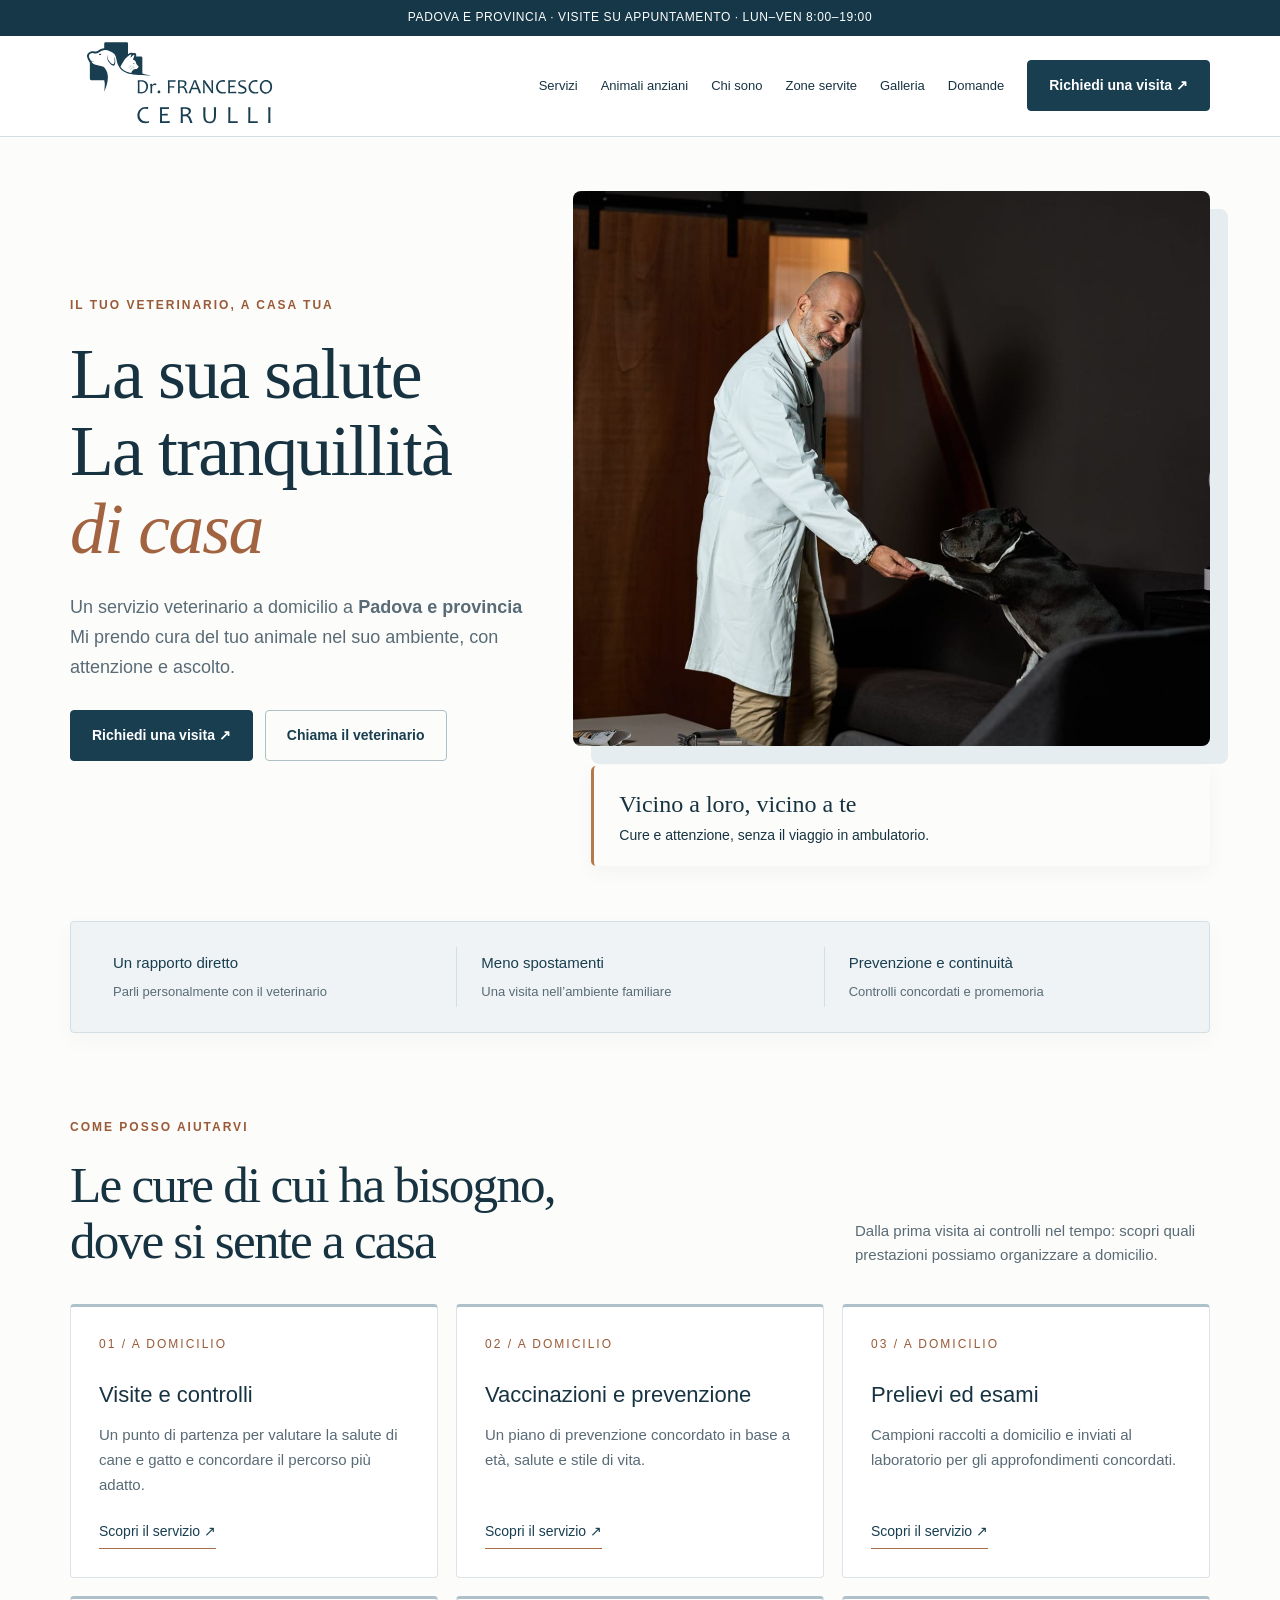
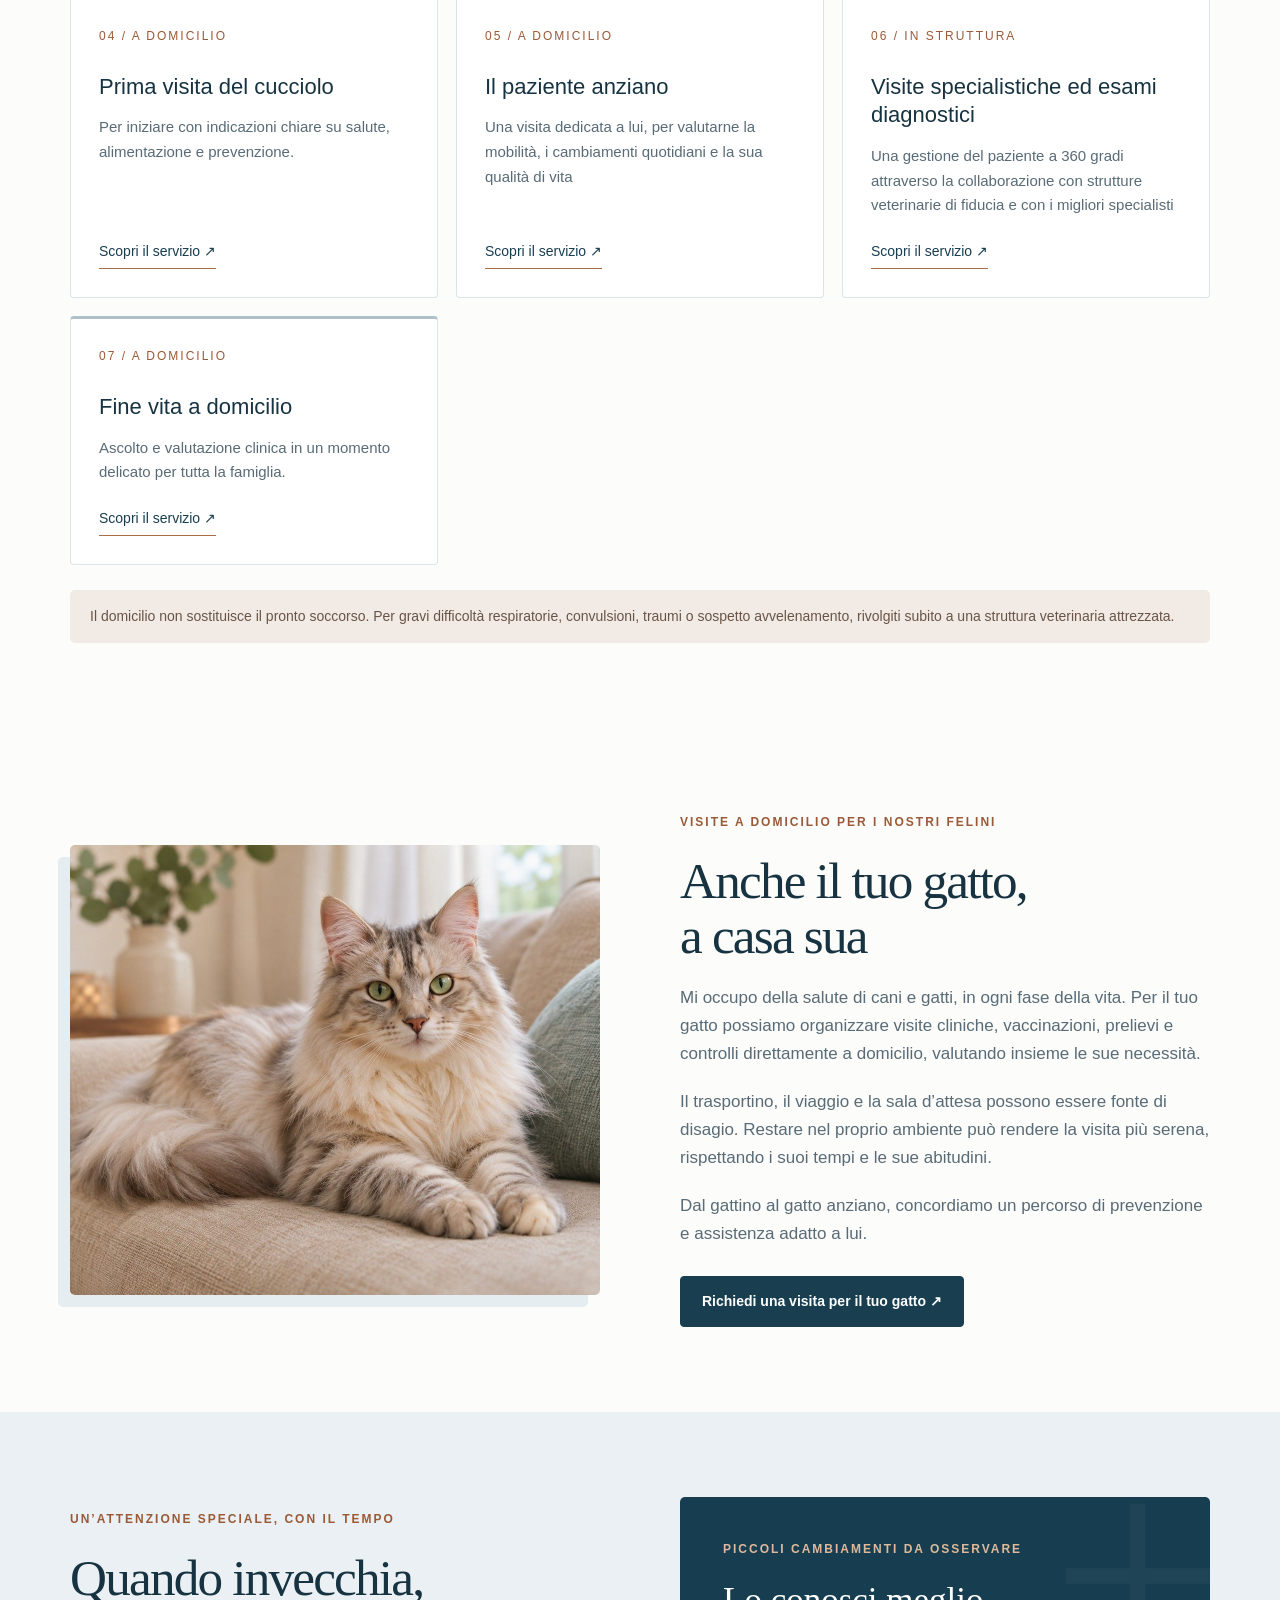
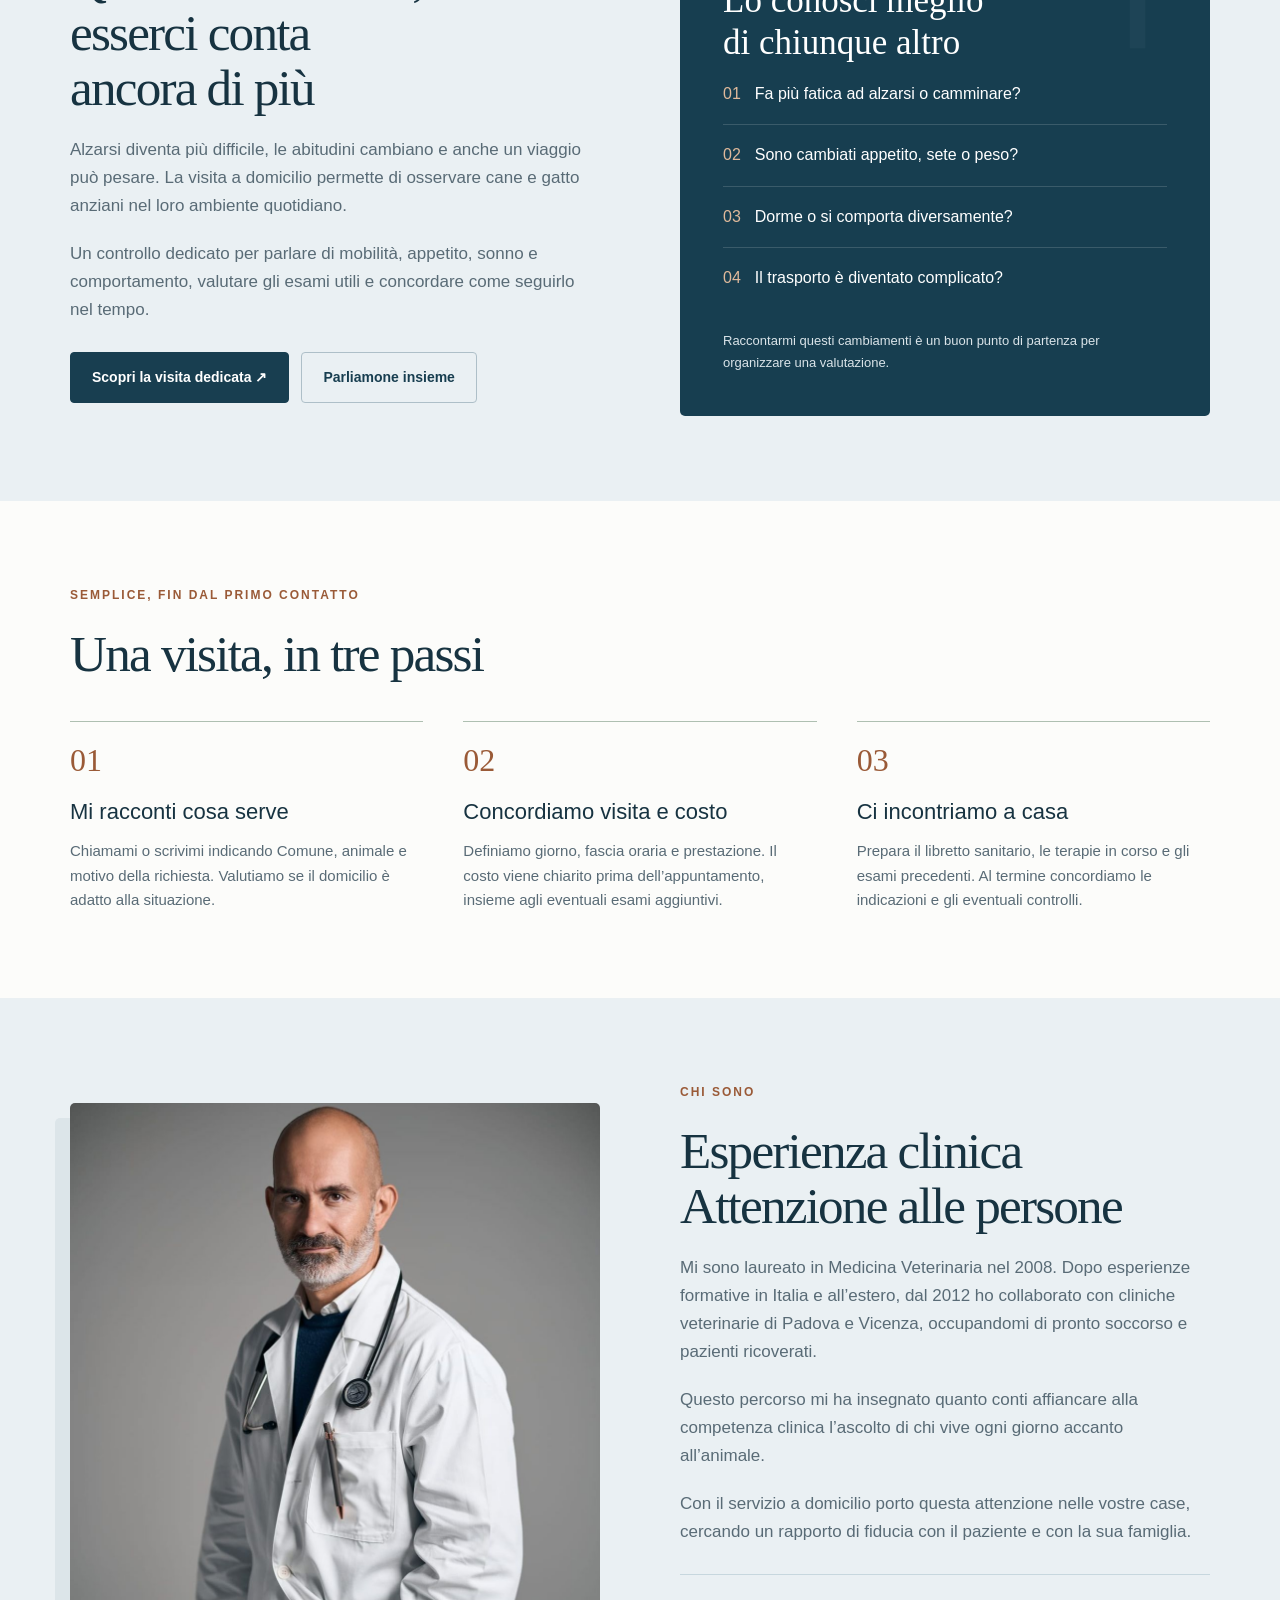
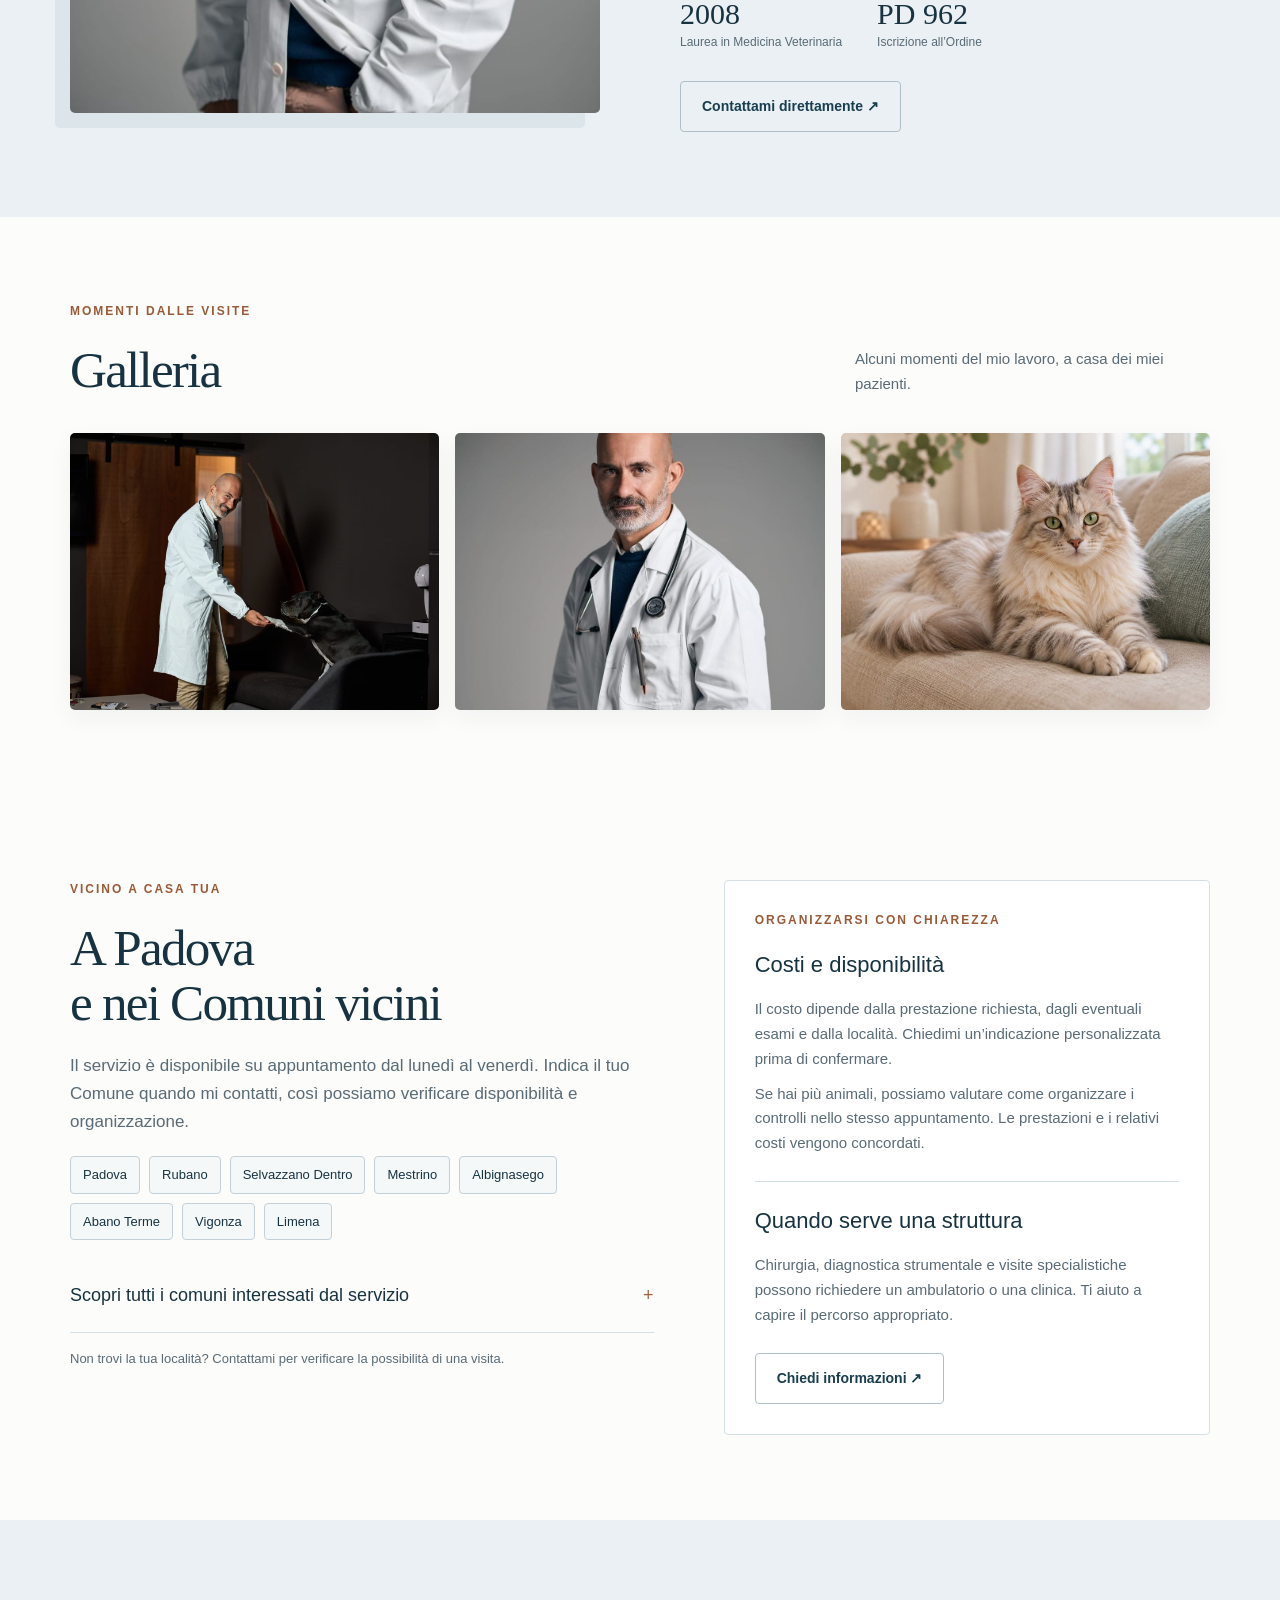
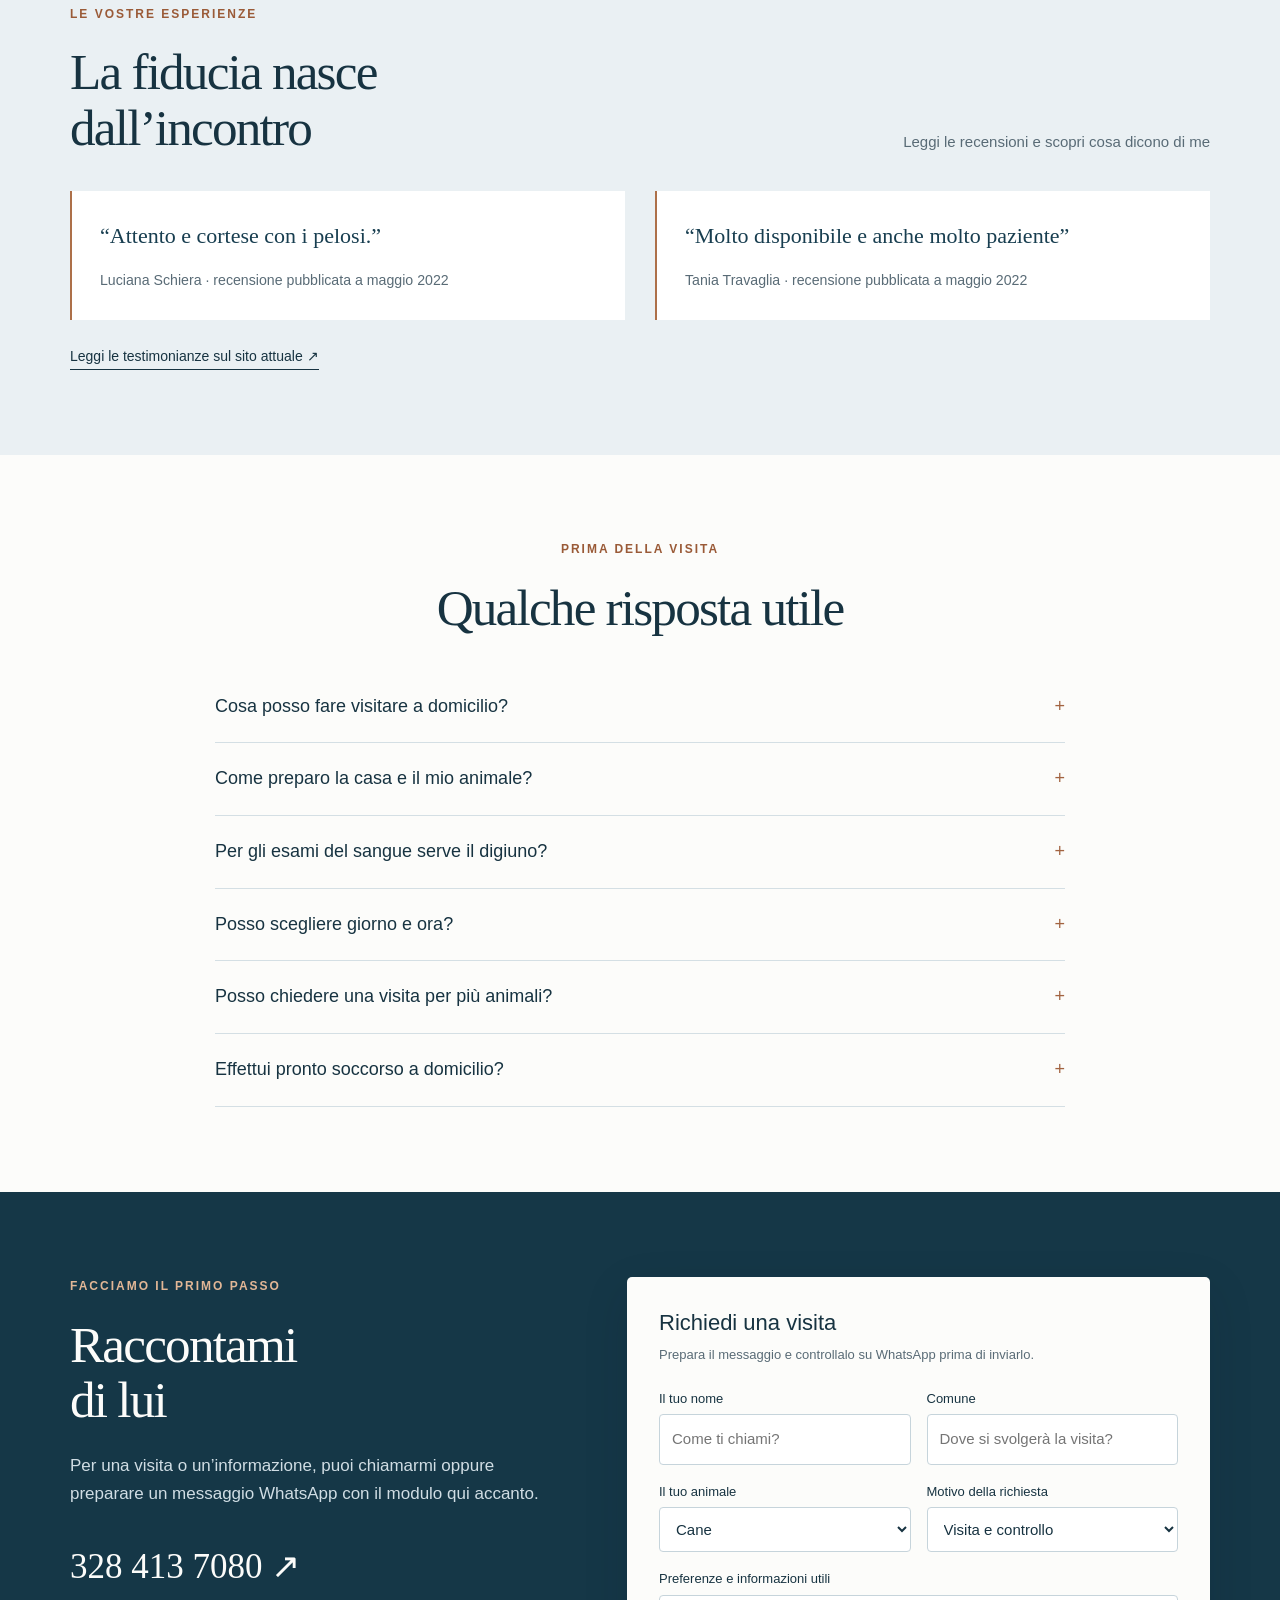
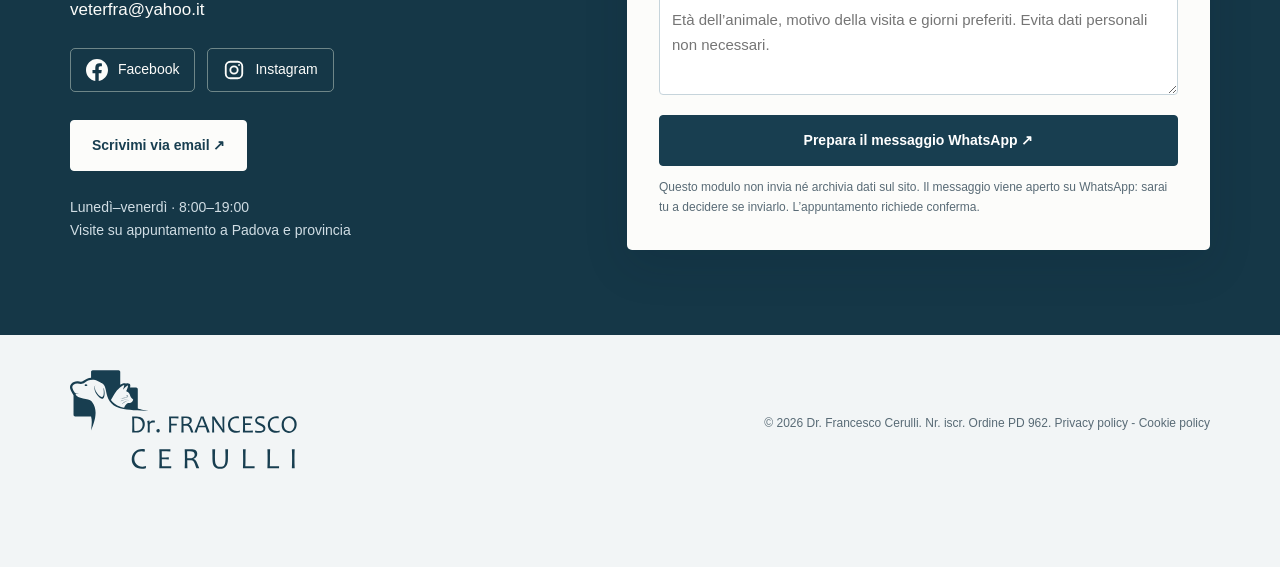
==== index.html @ aa109c03 "Sito veterinariocerulli.it: anteprima + galleria modificabile, logo vettoriale, redirect vecchie pag" ====
<!doctype html><html lang="it"><head><meta charset="utf-8"><meta name="viewport" content="width=device-width,initial-scale=1"><meta name="description" content="Dott. Francesco Cerulli, veterinario a domicilio a Padova e provincia. Visite per cani e gatti, prevenzione, esami e assistenza al paziente anziano."><title>Francesco Cerulli | Veterinario a domicilio</title><style>
:root{--green:#254b41;--sage:#e8eee6;--cream:#f8f6f0;--ink:#243c34;--muted:#637169;--line:#d6ded5;--gold:#bc8550}*{box-sizing:border-box}html{scroll-behavior:smooth;scroll-padding-top:100px}body{margin:0;background:var(--cream);color:var(--ink);font:17px/1.65 Arial,sans-serif}h1,h2,h3,p{margin:0}h1,h2,.serif{font-family:Georgia,serif;font-weight:400;line-height:1.08;letter-spacing:-1.5px}h1{font-size:clamp(48px,5.6vw,82px)}h2{font-size:clamp(35px,4vw,53px)}h3{font-size:22px;line-height:1.3;font-weight:500}p{color:var(--muted)}a{color:inherit;text-decoration:none}button,input,select,textarea{font:inherit}button,a,input,select,textarea{outline-offset:5px}button{cursor:pointer}.wrap{max-width:1220px;margin:auto;padding:0 40px}.eyebrow{text-transform:uppercase;letter-spacing:2px;font-size:12px;font-weight:700;color:#577064;margin-bottom:20px}.topbar{background:var(--green);color:#fff;text-align:center;padding:8px 15px;font-size:12px;letter-spacing:.6px}.header{position:sticky;top:0;background:#f8f6f0f5;backdrop-filter:blur(14px);z-index:20;border-bottom:1px solid var(--line)}.nav{display:flex;align-items:center;justify-content:space-between;gap:24px;height:90px}.brand{display:flex;align-items:center;gap:12px}.mark{border:1px solid #6f8b79;border-radius:50%;height:43px;width:43px;display:grid;place-items:center;font:26px Georgia}.brand strong{display:block;font-family:Georgia,serif;font-size:23px;font-weight:400;line-height:1.2}.brand small{font-size:10px;letter-spacing:2px;text-transform:uppercase}nav{display:flex;align-items:center;gap:23px;font-size:13px}.btn{display:inline-flex;align-items:center;justify-content:center;gap:12px;background:var(--green);color:white;border:1px solid var(--green);border-radius:5px;padding:14px 21px;font-size:14px;font-weight:600;line-height:1.5}.btn.light{background:transparent;color:var(--green);border-color:#aebeb1}.btn.white{background:var(--cream);color:var(--green);border-color:var(--cream)}.actions{display:flex;flex-wrap:wrap;gap:12px;margin-top:28px}.hero{display:grid;grid-template-columns:1.05fr 1fr;gap:55px;padding-top:64px;padding-bottom:65px;align-items:center}.hero p{max-width:460px;margin-top:25px;font-size:18px}.hero h1 em{color:#69816b;font-weight:400}.hero-photo{position:relative;height:560px}.hero-photo img{width:100%;height:100%;object-fit:cover;border-radius:110px 8px 8px 8px;object-position:center}.photo-note{position:absolute;left:-27px;bottom:30px;background:var(--cream);padding:19px 25px;box-shadow:0 10px 40px #233d3520;border-radius:5px;font-size:14px}.photo-note strong{display:block;font-family:Georgia;font-size:24px;font-weight:400}.small{font-size:13px}.trust{display:grid;grid-template-columns:repeat(3,1fr);border-top:1px solid var(--line);border-bottom:1px solid var(--line);padding:25px 0;gap:30px}.trust span{display:block;color:var(--muted);font-size:13px}.trust strong{font-size:15px;font-weight:500}section{padding:85px 0}.section-head{display:flex;justify-content:space-between;gap:40px;align-items:end;margin-bottom:36px}.section-head p{max-width:355px;font-size:15px}.cards{display:grid;grid-template-columns:repeat(3,1fr);gap:18px}.card{background:#fffdf8;padding:28px;border:1px solid var(--line);border-radius:8px;display:flex;flex-direction:column;align-items:start}.num{color:#799381;font-size:12px;letter-spacing:2px;margin-bottom:26px}.card p{font-size:15px;margin:14px 0 22px}.card button{margin-top:auto;background:none;border:0;border-bottom:1px solid #809586;color:var(--green);padding:0 0 5px;font-size:14px}.band{background:var(--sage)}.split{display:grid;grid-template-columns:1fr 1fr;gap:80px;align-items:center}.senior-art{background:var(--green);border-radius:9px;padding:43px;color:white;position:relative;overflow:hidden}.senior-art:after{content:'+';position:absolute;right:-15px;top:-100px;font:310px Georgia;color:#ffffff08}.senior-art .eyebrow{color:#bdcbb8}.senior-art h3{font-family:Georgia;font-size:35px;line-height:1.2}.check{padding:17px 0;border-bottom:1px solid #ffffff25;font-size:16px;display:flex;gap:14px}.check:last-of-type{border:0}.check span{color:#c3d3b8}.copy p{margin-top:20px}.steps{display:grid;grid-template-columns:repeat(3,1fr);gap:40px;margin-top:40px}.step{border-top:1px solid #aebfb1;padding-top:20px}.step b{font:32px Georgia;color:#718775}.step h3{margin:18px 0 12px}.step p{font-size:15px}.portrait{height:550px;width:100%;object-fit:cover;border-radius:8px 8px 100px 8px;object-position:50% 30%}.facts{margin-top:28px;display:flex;gap:35px;border-top:1px solid var(--line);padding-top:22px}.facts strong{font:30px Georgia}.facts small{display:block;font-size:12px;color:var(--muted)}.zone-grid{display:grid;grid-template-columns:1.2fr 1fr;gap:70px}.towns{display:flex;flex-wrap:wrap;gap:9px;margin:20px 0}.towns span{padding:7px 12px;border:1px solid #c5d2c2;border-radius:4px;font-size:13px}.info-box{border:1px solid var(--line);background:#fffdf8;border-radius:8px;padding:30px}.info-box h3{margin-bottom:18px}.info-box p{font-size:15px;margin:10px 0}.faq{max-width:850px;margin:35px auto 0}details{border-bottom:1px solid var(--line);padding:21px 0}summary{cursor:pointer;font-size:18px;list-style:none;display:flex;justify-content:space-between;gap:20px}summary:after{content:'+';color:#6f8b79}details[open] summary:after{content:'−'}details p{font-size:15px;margin-top:15px;max-width:760px}.contact{background:var(--green);color:var(--cream)}.contact .eyebrow,.contact p{color:#c7d5ca}.contact-grid{display:grid;grid-template-columns:.9fr 1.1fr;gap:80px}.contact a.phone{display:block;font-family:Georgia;font-size:35px;margin-top:30px}.contact .hours{margin-top:25px;font-size:14px}.form{background:var(--cream);color:var(--ink);border-radius:8px;padding:32px}.form h3{margin-bottom:7px}.form p{color:var(--muted);font-size:13px}.fields{display:grid;grid-template-columns:1fr 1fr;gap:16px;margin-top:22px}label{display:block;font-size:13px}input,select,textarea{display:block;width:100%;padding:12px;border:1px solid #c4d0c3;border-radius:4px;background:#fffdf9;color:var(--ink);margin-top:5px;min-width:0;font-size:15px}.full{grid-column:1/-1}textarea{resize:vertical}.form .btn{width:100%;margin-top:20px}.form .hint{margin-top:12px;font-size:12px;color:var(--muted)}footer{padding:35px 0 90px;font-size:12px}.footer-row{display:flex;align-items:center;justify-content:space-between;gap:30px}footer p{max-width:650px}.mobile-actions{display:none}.menu{display:none}.quote{padding:28px;border-left:2px solid #91a48b;background:#fffdf8}.quote p{font:22px/1.5 Georgia;color:var(--green)}.quote small{display:block;margin-top:17px;color:var(--muted)}.quotes{display:grid;grid-template-columns:1fr 1fr;gap:30px}.review-link{display:inline-block;margin-top:25px;font-size:14px;border-bottom:1px solid}.notice{background:#eee5d8;padding:15px 20px;font-size:14px;border-radius:5px;margin-top:25px;color:#625340}.modal{border:0;border-radius:10px;padding:38px;max-width:620px;width:calc(100% - 32px);background:var(--cream);color:var(--ink)}.modal::backdrop{background:#142b24aa;backdrop-filter:blur(5px)}.modal h2{font-size:36px;margin:15px 0 20px}.modal p{margin:12px 0;font-size:16px}.close{float:right;background:none;border:1px solid var(--line);border-radius:50%;width:35px;height:35px}.modal ul{padding-left:20px;color:var(--muted)}.center{text-align:center}.center p{max-width:580px;margin:20px auto}.skip{position:absolute;left:-9999px}.skip:focus{left:10px;z-index:99;background:white;padding:15px}
@media(max-width:1000px){.wrap{padding:0 25px}nav{gap:14px}nav a:not(.btn){display:none}.hero{gap:30px}.hero-photo{height:500px}.split,.contact-grid{gap:40px}.cards{grid-template-columns:repeat(2,1fr)}}@media(max-width:650px){body{font-size:16px}.wrap{padding:0 22px}.nav{height:76px}.brand strong{font-size:19px}.brand small{font-size:8px}nav .btn{display:none}.menu{display:block;border:1px solid var(--line);background:none;border-radius:5px;padding:8px 12px}.header.open nav{position:absolute;top:76px;left:0;right:0;display:flex;flex-direction:column;align-items:stretch;background:var(--cream);padding:20px;box-shadow:0 15px 20px #0001}.header.open nav a{display:block;padding:10px}.hero{grid-template-columns:1fr;padding-top:40px;padding-bottom:35px;gap:35px}h1{font-size:50px}.hero p{font-size:16px}.hero-photo{height:360px;margin-left:12px}.hero-photo img{border-radius:75px 6px 6px 6px}.photo-note{left:-12px;bottom:18px;padding:15px 20px}.trust{grid-template-columns:1fr;gap:15px;padding:22px 0}.trust div{display:flex;align-items:baseline;justify-content:space-between;gap:10px}.trust span{font-size:11px}.trust strong{font-size:13px}section{padding:55px 0}.section-head,.split,.zone-grid,.contact-grid{display:grid;grid-template-columns:1fr;gap:30px}.cards,.steps,.quotes{grid-template-columns:1fr}.card{padding:25px}.num{margin-bottom:16px}.senior-art{padding:28px}.steps{gap:22px}.portrait{height:420px}.fields{grid-template-columns:1fr}.full{grid-column:auto}.form{padding:24px}.mobile-actions{display:flex;position:fixed;bottom:0;left:0;right:0;background:var(--cream);padding:10px 15px calc(10px + env(safe-area-inset-bottom));gap:10px;box-shadow:0 -4px 20px #0001;z-index:25}.mobile-actions a{flex:1;padding:12px 10px}.footer-row{flex-direction:column;text-align:center}.topbar{font-size:10px}.facts{gap:28px}}

/* Restyling petrolio, bianco e rame */
:root{--green:#183e50;--sage:#eaf0f3;--cream:#fcfcfa;--ink:#173341;--muted:#596b76;--line:#d4dfe4;--gold:#aa643e}
body{background:#fcfcfa}h1,h2,.serif{font-family:Georgia,serif;letter-spacing:-1.8px}.topbar{background:#153747}.header{background:#fcfcfaf5}.brand .mark{border-color:#a96e49;color:#a96e49}.eyebrow{color:#9a5a37}.hero{gap:45px;grid-template-columns:.9fr 1.25fr;padding-top:54px;padding-bottom:55px}.hero h1 em{color:#a26340}.hero-photo{height:555px}.hero-photo img{border-radius:8px;object-position:52% center;box-shadow:18px 18px 0 #e6edf0}.photo-note{left:-20px;bottom:22px;border-left:3px solid #b57950;box-shadow:0 12px 30px #15374715}.btn{border-radius:4px;transition:background .2s,transform .2s}.btn:hover{background:#28576b;transform:translateY(-1px)}.btn.light{border-color:#aebfc8}.btn.light:hover{background:#eaf0f3}.btn.white:hover{background:white}.trust{background:#eff3f5;padding:25px 28px;border:0;border-radius:4px}.card{background:white;border-color:#dce4e8;border-radius:4px;border-top:3px solid #aec1ca;transition:box-shadow .2s,border-color .2s}.card:hover{box-shadow:0 12px 30px #1537470c;border-top-color:#ad7049}.num,.step b{color:#9a5a37}.card button{border-color:#a96e49}.senior-art{background:#173e50;border-radius:5px}.senior-art .eyebrow{color:#dfb99b}.senior-art .check span{color:#dfb99b}.senior-art p{color:#dae4e9!important}.check{border-bottom-color:#ffffff26}.portrait{height:610px;object-position:center 25%;border-radius:5px;box-shadow:-15px 15px 0 #dce5e9}.facts{border-color:#c7d7de}.towns span{border-color:#c2d1d9;background:#f5f8f9}.info-box{background:#fff;border-radius:4px}.quote{border-left-color:#ad7049;background:#fff}.notice{background:#f2ebe5;color:#695446}.contact{background:#153747}.contact .eyebrow{color:#e2b796}.contact p{color:#d0dde4}.form{box-shadow:0 15px 45px #001b2920;border-radius:5px}.form p{color:var(--muted)}input,select,textarea{background:white;border-color:#c6d4db}input:focus,select:focus,textarea:focus{outline:2px solid #ab754f}summary:after{color:#a26340}.quote p{color:#183e50}footer{background:#f2f5f6}.modal{border-top:4px solid #a96e49}
@media(max-width:1000px){.hero{grid-template-columns:1fr 1.15fr;gap:30px}.hero-photo{height:520px}.portrait{height:550px}}@media(max-width:650px){.hero{grid-template-columns:1fr;gap:32px;padding-top:35px;padding-bottom:35px}.hero-photo{height:340px;margin-left:0;margin-right:9px}.hero-photo img{object-position:52% center;box-shadow:9px 9px 0 #e6edf0}.photo-note{left:-5px;bottom:12px;padding:12px 16px;max-width:95%}.photo-note strong{font-size:21px}.photo-note{font-size:12px}.trust{padding:22px 16px}.portrait{height:510px;object-position:center 20%;box-shadow:-8px 8px 0 #dce5e9}.header.open nav{background:#fcfcfa}}

.real-logo{display:block;width:230px;height:88px;object-fit:contain}.nav{height:100px}.header{background:#fff}footer .real-logo{width:240px;height:auto} @media(max-width:650px){.real-logo{width:190px;height:76px}.nav{height:84px}.header.open nav{top:84px}footer .real-logo{width:230px}}
@media(max-width:650px){.mobile-actions{gap:7px;padding-left:10px;padding-right:10px}.mobile-actions a{font-size:12px;padding:12px 7px;white-space:nowrap}.mobile-actions a:last-child{flex:1.35}}
.cat-photo{width:100%;height:450px;object-fit:cover;border-radius:5px;box-shadow:-12px 12px 0 #e6edf0}@media(max-width:650px){.cat-photo{height:320px;box-shadow:-7px 7px 0 #e6edf0}}

/* Ritocchi richiesti ai soli riquadri introduttivi */
.hero-photo{height:auto;display:flex;flex-direction:column;gap:20px}.hero-photo>img{height:555px;flex:none}.photo-note{position:static;max-width:none;align-self:stretch;margin:0 0 0 18px;box-shadow:0 6px 20px #1537470a}
.trust{gap:0;padding:25px 18px;border:1px solid var(--line);box-shadow:0 7px 22px #15374708}.trust>div{padding:4px 24px;border-left:1px solid var(--line)}.trust>div:first-child{border-left:0}.trust strong{display:block;margin-bottom:5px;color:var(--green)}
@media(max-width:1000px){.hero-photo>img{height:520px}}
@media(max-width:650px){.hero-photo{height:auto;gap:16px}.hero-photo>img{height:340px}.photo-note{margin:0;max-width:100%;padding:15px 16px}.trust{padding:8px 18px}.trust>div{display:block;padding:16px 0;border-left:0;border-top:1px solid var(--line)}.trust>div:first-child{border-top:0}.trust strong{font-size:14px}.trust span{font-size:12px}}

.social-links{display:flex;flex-wrap:wrap;gap:12px;margin-top:24px}.social-link{display:inline-flex;align-items:center;gap:10px;min-height:44px;padding:9px 15px;border:1px solid #c7d5ca80;border-radius:5px;font-size:14px;color:var(--cream);transition:background .2s}.social-link:hover,.social-link:focus-visible{background:#ffffff18}.social-link svg{width:22px;height:22px;flex-shrink:0}

.gallery{display:grid;grid-template-columns:repeat(3,1fr);gap:16px}.gallery button{padding:0;border:0;background:none;display:block;aspect-ratio:4/3;overflow:hidden;border-radius:5px;box-shadow:0 8px 24px #1537470d}.gallery img{width:100%;height:100%;object-fit:cover;object-position:center 22%;transition:transform .35s}.gallery button:hover img{transform:scale(1.04)}
.lightbox{border:0;padding:0;background:none;max-width:min(1100px,94vw);max-height:92vh;overflow:visible}.lightbox::backdrop{background:#0d2029e6}.lightbox img{display:block;max-width:100%;max-height:82vh;border-radius:5px;margin:auto}.lightbox p{color:#e6edf0;text-align:center;margin-top:12px;font-size:15px}.lightbox .close{position:fixed;top:18px;right:18px;color:#fff;border-color:#ffffff55}.lb-nav{position:fixed;top:50%;transform:translateY(-50%);background:#ffffff1c;color:#fff;border:1px solid #ffffff40;border-radius:50%;width:46px;height:46px;font-size:22px}.lb-prev{left:16px}.lb-next{right:16px}
@media(max-width:1000px){.gallery{grid-template-columns:repeat(2,1fr)}}@media(max-width:650px){.gallery{gap:10px}.lb-nav{top:auto;bottom:20px;transform:none}}
</style></head><body><a class="skip" href="#contenuto">Vai al contenuto</a><div class="topbar">PADOVA E PROVINCIA · VISITE SU APPUNTAMENTO · LUN–VEN 8:00–19:00</div><header class="header"><div class="wrap nav"><a class="brand" href="#"><img class="real-logo" src="assets/logo.svg" alt="Dott. Francesco Cerulli — logo con cane e gatto"></a><nav aria-label="Menu principale"><a href="#servizi">Servizi</a><a href="#anziani">Animali anziani</a><a href="#chi-sono">Chi sono</a><a href="#zone">Zone servite</a><a href="#galleria">Galleria</a><a href="#domande">Domande</a><a class="btn" href="#contatti">Richiedi una visita ↗</a></nav><button class="menu" aria-label="Apri menu" aria-expanded="false">Menu ☰</button></div></header>
<main id="contenuto"><div class="wrap"><section class="hero"><div><div class="eyebrow">Il tuo veterinario, a casa tua</div><h1>La sua salute<br>La tranquillità<br><em>di casa</em></h1><p>Un servizio veterinario a domicilio a <strong>Padova e provincia</strong><br>Mi prendo cura del tuo animale nel suo ambiente, con attenzione e ascolto.</p><div class="actions"><a class="btn" href="#contatti">Richiedi una visita ↗</a><a class="btn light" href="tel:+393284137080">Chiama il veterinario</a></div></div><div class="hero-photo"><img src="assets/visita-domicilio.jpg" alt="Il Dott. Francesco Cerulli durante una visita a domicilio con un cane" fetchpriority="high"><div class="photo-note"><strong>Vicino a loro, vicino a te</strong>Cure e attenzione, senza il viaggio in ambulatorio.</div></div></section><div class="trust"><div><strong>Un rapporto diretto</strong><span>Parli personalmente con il veterinario</span></div><div><strong>Meno spostamenti</strong><span>Una visita nell’ambiente familiare</span></div><div><strong>Prevenzione e continuità</strong><span>Controlli concordati e promemoria</span></div></div></div>
<section id="servizi"><div class="wrap"><div class="section-head"><div><div class="eyebrow">Come posso aiutarvi</div><h2>Le cure di cui ha bisogno,<br>dove si sente a casa</h2></div><p>Dalla prima visita ai controlli nel tempo: scopri quali prestazioni possiamo organizzare a domicilio.</p></div><div class="cards" id="service-cards"></div><div class="notice">Il domicilio non sostituisce il pronto soccorso. Per gravi difficoltà respiratorie, convulsioni, traumi o sospetto avvelenamento, rivolgiti subito a una struttura veterinaria attrezzata.</div></div></section>
<section id="gatti"><div class="wrap split"><img class="cat-photo" src="assets/gatto-felini.jpg" alt="Gatto dal pelo chiaro e dagli occhi verdi rilassato sul divano di casa" loading="lazy" width="1200" height="900"><div class="copy"><div class="eyebrow">Visite a domicilio per i nostri felini</div><h2>Anche il tuo gatto,<br>a casa sua</h2><p>Mi occupo della salute di cani e gatti, in ogni fase della vita. Per il tuo gatto possiamo organizzare visite cliniche, vaccinazioni, prelievi e controlli direttamente a domicilio, valutando insieme le sue necessità.</p><p>Il trasportino, il viaggio e la sala d’attesa possono essere fonte di disagio. Restare nel proprio ambiente può rendere la visita più serena, rispettando i suoi tempi e le sue abitudini.</p><p>Dal gattino al gatto anziano, concordiamo un percorso di prevenzione e assistenza adatto a lui.</p><div class="actions"><a class="btn" href="#contatti" onclick="document.querySelector('[name=animale]').value='Gatto'">Richiedi una visita per il tuo gatto ↗</a></div></div></div></section>
<section class="band" id="anziani"><div class="wrap split"><div class="copy"><div class="eyebrow">Un’attenzione speciale, con il tempo</div><h2>Quando invecchia,<br>esserci conta<br>ancora di più</h2><p>Alzarsi diventa più difficile, le abitudini cambiano e anche un viaggio può pesare. La visita a domicilio permette di osservare cane e gatto anziani nel loro ambiente quotidiano.</p><p>Un controllo dedicato per parlare di mobilità, appetito, sonno e comportamento, valutare gli esami utili e concordare come seguirlo nel tempo.</p><div class="actions"><button class="btn" onclick="showService(4)">Scopri la visita dedicata ↗</button><a class="btn light" href="#contatti">Parliamone insieme</a></div></div><div class="senior-art"><div class="eyebrow">Piccoli cambiamenti da osservare</div><h3>Lo conosci meglio<br>di chiunque altro</h3><div class="check"><span>01</span> Fa più fatica ad alzarsi o camminare?</div><div class="check"><span>02</span> Sono cambiati appetito, sete o peso?</div><div class="check"><span>03</span> Dorme o si comporta diversamente?</div><div class="check"><span>04</span> Il trasporto è diventato complicato?</div><p style="color:#c7d5ca;font-size:13px;margin-top:22px">Raccontarmi questi cambiamenti è un buon punto di partenza per organizzare una valutazione.</p></div></div></section>
<section id="come-funziona"><div class="wrap"><div class="eyebrow">Semplice, fin dal primo contatto</div><h2>Una visita, in tre passi</h2><div class="steps"><div class="step"><b>01</b><h3>Mi racconti cosa serve</h3><p>Chiamami o scrivimi indicando Comune, animale e motivo della richiesta. Valutiamo se il domicilio è adatto alla situazione.</p></div><div class="step"><b>02</b><h3>Concordiamo visita e costo</h3><p>Definiamo giorno, fascia oraria e prestazione. Il costo viene chiarito prima dell’appuntamento, insieme agli eventuali esami aggiuntivi.</p></div><div class="step"><b>03</b><h3>Ci incontriamo a casa</h3><p>Prepara il libretto sanitario, le terapie in corso e gli esami precedenti. Al termine concordiamo le indicazioni e gli eventuali controlli.</p></div></div></div></section>
<section class="band" id="chi-sono"><div class="wrap split"><img class="portrait" src="assets/ritratto-cerulli.jpg" alt="Dott. Francesco Cerulli" loading="lazy"><div class="copy"><div class="eyebrow">Chi sono</div><h2>Esperienza clinica<br>Attenzione alle persone</h2><p>Mi sono laureato in Medicina Veterinaria nel 2008. Dopo esperienze formative in Italia e all’estero, dal 2012 ho collaborato con cliniche veterinarie di Padova e Vicenza, occupandomi di pronto soccorso e pazienti ricoverati.</p><p>Questo percorso mi ha insegnato quanto conti affiancare alla competenza clinica l’ascolto di chi vive ogni giorno accanto all’animale.</p><p>Con il servizio a domicilio porto questa attenzione nelle vostre case, cercando un rapporto di fiducia con il paziente e con la sua famiglia.</p><div class="facts"><div><strong>2008</strong><small>Laurea in Medicina Veterinaria</small></div><div><strong>PD 962</strong><small>Iscrizione all’Ordine</small></div></div><div class="actions"><a class="btn light" href="#contatti">Contattami direttamente ↗</a></div></div></div></section>
<section id="galleria"><div class="wrap"><div class="section-head"><div><div class="eyebrow">Momenti dalle visite</div><h2>Galleria</h2></div><p>Alcuni momenti del mio lavoro, a casa dei miei pazienti.</p></div><div class="gallery" id="gallery-grid"></div></div></section>
<section id="zone"><div class="wrap zone-grid"><div><div class="eyebrow">Vicino a casa tua</div><h2>A Padova<br>e nei Comuni vicini</h2><p style="margin-top:22px">Il servizio è disponibile su appuntamento dal lunedì al venerdì. Indica il tuo Comune quando mi contatti, così possiamo verificare disponibilità e organizzazione.</p><div class="towns" id="towns"></div><details><summary>Scopri tutti i comuni interessati dal servizio</summary><p>Padova, Abano Terme, Albignasego, Cadoneghe, Campodoro, Curtarolo, Grisignano di Zocco, Limena, Mestrino, Montegalda, Montegrotto Terme, Noventa Padovana, Rubano, Saccolongo, Selvazzano Dentro, Torreglia, Veggiano, Vigodarzere, Vigonza e Villafranca Padovana.</p></details><p class="small" style="margin-top:15px">Non trovi la tua località? Contattami per verificare la possibilità di una visita.</p></div><div class="info-box"><div class="eyebrow">Organizzarsi con chiarezza</div><h3>Costi e disponibilità</h3><p>Il costo dipende dalla prestazione richiesta, dagli eventuali esami e dalla località. Chiedimi un’indicazione personalizzata prima di confermare.</p><p>Se hai più animali, possiamo valutare come organizzare i controlli nello stesso appuntamento. Le prestazioni e i relativi costi vengono concordati.</p><hr style="border:0;border-top:1px solid var(--line);margin:25px 0"><h3>Quando serve una struttura</h3><p>Chirurgia, diagnostica strumentale e visite specialistiche possono richiedere un ambulatorio o una clinica. Ti aiuto a capire il percorso appropriato.</p><a class="btn light" href="#contatti" style="margin-top:15px">Chiedi informazioni ↗</a></div></div></section>
<section class="band" id="testimonianze"><div class="wrap"><div class="section-head"><div><div class="eyebrow">Le vostre esperienze</div><h2>La fiducia nasce<br>dall’incontro</h2></div><p>Leggi le recensioni e scopri cosa dicono di me</p></div><div class="quotes"><div class="quote"><p>“Attento e cortese con i pelosi.”</p><small>Luciana Schiera · recensione pubblicata a maggio 2022</small></div><div class="quote"><p>“Molto disponibile e anche molto paziente”</p><small>Tania Travaglia · recensione pubblicata a maggio 2022</small></div></div><a class="review-link" href="https://veterinariocerulli.it/" target="_blank" rel="noopener">Leggi le testimonianze sul sito attuale ↗</a></div></section>
<section id="domande"><div class="wrap"><div class="center"><div class="eyebrow">Prima della visita</div><h2>Qualche risposta utile</h2></div><div class="faq"><details><summary>Cosa posso fare visitare a domicilio?</summary><p>Cani e gatti per visite cliniche, prevenzione, vaccinazioni, controlli e prelievi. La possibilità di gestire un problema a domicilio va valutata caso per caso al momento del contatto.</p></details><details><summary>Come preparo la casa e il mio animale?</summary><p>Scegli uno spazio tranquillo e sicuro. Tieni a disposizione libretto sanitario, referti e nomi dei farmaci assunti. Per un gatto, evita che possa uscire o nascondersi in luoghi inaccessibili prima dell’arrivo. Riceverai eventuali indicazioni specifiche per la prestazione concordata.</p></details><details><summary>Per gli esami del sangue serve il digiuno?</summary><p>Dipende dagli esami e dalle condizioni del paziente. Concordiamo prima come prepararlo: non modificare pasti o terapie senza indicazioni personalizzate.</p></details><details><summary>Posso scegliere giorno e ora?</summary><p>Puoi indicare le tue preferenze. L’appuntamento viene confermato direttamente, considerando disponibilità, zona e necessità del paziente. L’invio di una richiesta non costituisce prenotazione.</p></details><details><summary>Posso chiedere una visita per più animali?</summary><p>Sì, possiamo concordare un unico appuntamento per più animali. Indica specie, numero e prestazioni richieste: definiamo prima tempi e costi.</p></details><details><summary>Effettui pronto soccorso a domicilio?</summary><p>Il servizio descritto è su appuntamento e non sostituisce una clinica di pronto soccorso. In caso di emergenza non aspettare una risposta a un messaggio: rivolgiti subito a una struttura attrezzata.</p></details></div></div></section>
<section class="contact" id="contatti"><div class="wrap contact-grid"><div><div class="eyebrow">Facciamo il primo passo</div><h2>Raccontami<br>di lui</h2><p style="margin-top:25px">Per una visita o un’informazione, puoi chiamarmi oppure preparare un messaggio WhatsApp con il modulo qui accanto.</p><a class="phone" href="tel:+393284137080">328 413 7080 ↗</a><a href="mailto:veterfra@yahoo.it">veterfra@yahoo.it</a><div class="social-links" aria-label="Seguimi sui social"><a class="social-link" href="https://www.facebook.com/share/1JMPodTMP4/" target="_blank" rel="noopener noreferrer" aria-label="Facebook del Dott. Francesco Cerulli (si apre in una nuova scheda)"><svg viewBox="0 0 24 24" fill="currentColor" aria-hidden="true"><path d="M24 12.073C24 5.405 18.627 0 12 0S0 5.405 0 12.073C0 18.1 4.388 23.095 10.125 24v-8.437H7.078v-3.49h3.047v-2.66c0-3.025 1.792-4.697 4.533-4.697 1.312 0 2.686.235 2.686.235v2.971H15.83c-1.49 0-1.955.93-1.955 1.885v2.266h3.328l-.532 3.49h-2.796V24C19.612 23.095 24 18.1 24 12.073z"/></svg>Facebook</a><a class="social-link" href="https://www.instagram.com/dr.francescocerulli/" target="_blank" rel="noopener noreferrer" aria-label="Instagram del Dott. Francesco Cerulli (si apre in una nuova scheda)"><svg viewBox="0 0 24 24" fill="none" stroke="currentColor" stroke-width="2" aria-hidden="true"><rect x="3" y="3" width="18" height="18" rx="5"/><circle cx="12" cy="12" r="4"/><circle cx="17.5" cy="6.5" r="1" fill="currentColor" stroke="none"/></svg>Instagram</a></div><div class="actions"><a class="btn white" href="mailto:veterfra@yahoo.it?subject=Richiesta%20visita%20a%20domicilio">Scrivimi via email ↗</a></div><p class="hours">Lunedì–venerdì · 8:00–19:00<br>Visite su appuntamento a Padova e provincia</p></div><form class="form" id="visit-form"><h3>Richiedi una visita</h3><p>Prepara il messaggio e controllalo su WhatsApp prima di inviarlo.</p><div class="fields"><label>Il tuo nome<input name="nome" autocomplete="given-name" required placeholder="Come ti chiami?"></label><label>Comune<input name="comune" autocomplete="address-level2" required placeholder="Dove si svolgerà la visita?"></label><label>Il tuo animale<select name="animale"><option>Cane</option><option>Gatto</option><option>Più animali</option></select></label><label>Motivo della richiesta<select name="servizio"><option>Visita e controllo</option><option>Vaccinazioni e prevenzione</option><option>Prelievi ed esami</option><option>Paziente anziano</option><option>Prima visita cucciolo</option><option>Fine vita</option><option>Informazioni</option></select></label><label class="full">Preferenze e informazioni utili<textarea name="messaggio" rows="3" placeholder="Età dell’animale, motivo della visita e giorni preferiti. Evita dati personali non necessari."></textarea></label></div><button class="btn" type="submit">Prepara il messaggio WhatsApp ↗</button><p class="hint">Questo modulo non invia né archivia dati sul sito. Il messaggio viene aperto su WhatsApp: sarai tu a decidere se inviarlo. L’appuntamento richiede conferma.</p></form></div></section></main><footer><div class="wrap footer-row"><div class="brand"><img class="real-logo" src="assets/logo.svg" alt="Dott. Francesco Cerulli — logo con cane e gatto"></div><div><p>© 2026 Dr. Francesco Cerulli. Nr. iscr. Ordine PD 962. <a href="https://veterinariocerulli.it/privacy-policy/" target="_blank" rel="noopener">Privacy policy</a> - Cookie policy</p></div></div></footer><div class="mobile-actions"><a class="btn light" href="tel:+393284137080">Chiama</a><a class="btn light" href="mailto:veterfra@yahoo.it?subject=Richiesta%20visita%20a%20domicilio">Email</a><a class="btn" href="#contatti">Richiedi visita</a></div><dialog class="modal" id="service-modal"><button class="close" aria-label="Chiudi dettagli" onclick="document.querySelector('#service-modal').close()">×</button><div id="modal-content"></div><a href="#contatti" class="btn" onclick="document.querySelector('#service-modal').close()" style="margin-top:20px">Richiedi informazioni ↗</a></dialog><dialog class="lightbox" id="lightbox"><button class="close" aria-label="Chiudi galleria" onclick="this.closest('dialog').close()">×</button><button class="lb-nav lb-prev" aria-label="Foto precedente">‹</button><img id="lb-img" alt=""><p id="lb-cap"></p><button class="lb-nav lb-next" aria-label="Foto successiva">›</button></dialog><script>
const services=[['Visite e controlli','Un punto di partenza per valutare la salute di cane e gatto e concordare il percorso più adatto.','La visita parte dal racconto del proprietario: abitudini, sintomi, alimentazione e terapie. Segue l’esame clinico e la valutazione degli eventuali approfondimenti.',['Visita clinica generale','Controlli e monitoraggio nel tempo','Valutazione dell’opportunità di esami o invio in struttura']],['Vaccinazioni e prevenzione','Un piano di prevenzione concordato in base a età, salute e stile di vita.','Vaccinazioni e prevenzione vengono definite dopo la valutazione del paziente. Porta il libretto sanitario, così possiamo verificare la storia vaccinale e programmare i richiami.',['Vaccinazioni per cani e gatti','Prevenzione della filariosi e dei parassiti','Microchip e pratiche anagrafiche ove applicabili']],['Prelievi ed esami','Campioni raccolti a domicilio e inviati al laboratorio per gli approfondimenti concordati.','Gli esami vengono scelti in base al motivo della visita e alle necessità cliniche. Ti indico prima come preparare il paziente o raccogliere gli eventuali campioni.',['Esami ematici e test selezionati','Esami delle urine e delle feci','Campionamenti citologici quando indicati']],['Prima visita del cucciolo','Per iniziare con indicazioni chiare su salute, alimentazione e prevenzione.','La prima visita è un’occasione per conoscere il nuovo arrivato e rispondere alle domande della famiglia. Tieni pronti i documenti sanitari ricevuti da allevamento, rifugio o precedente proprietario.',['Controllo clinico iniziale','Piano vaccinale e antiparassitario','Indicazioni sulla gestione e sui controlli']],['Il paziente anziano','Una visita dedicata a lui, per valutarne la mobilità, i cambiamenti quotidiani e la sua qualità di vita','La valutazione considera la storia clinica e i cambiamenti osservati in casa: movimento, appetito, sete, sonno e comportamento. Insieme concordiamo eventuali esami, indicazioni e controlli.',['Visita e raccolta della storia clinica','Valutazione dei cambiamenti riferiti dal proprietario','Programmazione di approfondimenti e monitoraggio']],['Visite specialistiche ed esami diagnostici','Una gestione del paziente a 360 gradi attraverso la collaborazione con strutture veterinarie di fiducia e con i migliori specialisti','',['Dermatologia, oculistica, cardiologia, oncologia, neurologia, medicina comportamentale e chirurgia','Radiografie, ecografie, TC, RM ed altri accertamenti']],['Fine vita a domicilio','Ascolto e valutazione clinica in un momento delicato per tutta la famiglia.','Un colloquio e una valutazione aiutano a comprendere la situazione e le possibilità di assistenza. L’eventuale eutanasia viene valutata dal veterinario in base alle condizioni cliniche e alla sofferenza del paziente.',['Valutazione della situazione clinica','Confronto con la famiglia sulle opzioni appropriate','Organizzazione dell’assistenza quando indicata']]];
document.querySelector('#service-cards').innerHTML=services.map((s,i)=>`<article class="card"><span class="num">0${i+1} / ${i===5 ? 'IN STRUTTURA' : 'A DOMICILIO'}</span><h3>${s[0]}</h3><p>${s[1]}</p><button onclick="showService(${i})">Scopri il servizio ↗</button></article>`).join('');
function showService(i){const s=services[i];document.querySelector('#modal-content').innerHTML=`<div class="eyebrow">${i===5 ? 'Servizi in struttura' : 'Servizi a domicilio'}</div><h2>${s[0]}</h2>${s[2] ? '<p>'+s[2]+'</p>' : ''}<ul>${s[3].map(x=>'<li>'+x+'</li>').join('')}</ul>`;document.querySelector('#service-modal').showModal()}
document.querySelector('#towns').innerHTML=['Padova','Rubano','Selvazzano Dentro','Mestrino','Albignasego','Abano Terme','Vigonza','Limena'].map(t=>'<span>'+t+'</span>').join('');
document.querySelector('.menu').addEventListener('click',e=>{const open=document.querySelector('.header').classList.toggle('open');e.currentTarget.setAttribute('aria-expanded',open)});document.querySelectorAll('nav a').forEach(a=>a.onclick=()=>{document.querySelector('.header').classList.remove('open');document.querySelector('.menu').setAttribute('aria-expanded','false')});
document.querySelector('#visit-form').addEventListener('submit',e=>{e.preventDefault();const d=new FormData(e.currentTarget);const msg=`Buongiorno Dott. Cerulli, sono ${d.get('nome')}. Vorrei richiedere una visita a ${d.get('comune')}.\nAnimale: ${d.get('animale')}.\nMotivo: ${d.get('servizio')}.\n${d.get('messaggio')}\nPuò indicarmi disponibilità e costo?`;window.open('https://wa.me/393284137080?text='+encodeURIComponent(msg),'_blank','noopener')});document.querySelector('#service-modal').addEventListener('click',e=>{if(e.target===e.currentTarget){const r=e.currentTarget.getBoundingClientRect();if(e.clientX<r.left||e.clientX>r.right||e.clientY<r.top||e.clientY>r.bottom)e.currentTarget.close()}});

(async()=>{const sec=document.querySelector('#galleria'),grid=document.querySelector('#gallery-grid');let items=[];try{items=(await (await fetch('galleria.json',{cache:'no-store'})).json()).filter(x=>x&&x.immagine)}catch(e){}if(!items.length){sec.remove();document.querySelector('nav a[href="#galleria"]')?.remove();return}const src=p=>p.replace(/^\//,'');const esc=s=>(s||'').replace(/[&<>"]/g,c=>({'&':'&amp;','<':'&lt;','>':'&gt;','"':'&quot;'}[c]));grid.innerHTML=items.map((x,i)=>`<button data-i="${i}" aria-label="Apri foto ${i+1}"><img src="${esc(src(x.immagine))}" alt="${esc(x.didascalia)||'Foto dalla galleria'}" loading="lazy"></button>`).join('');const lb=document.querySelector('#lightbox'),im=document.querySelector('#lb-img'),cap=document.querySelector('#lb-cap');let cur=0;const show=i=>{cur=(i+items.length)%items.length;const x=items[cur];im.src=src(x.immagine);im.alt=x.didascalia||'';cap.textContent=x.didascalia||''};grid.addEventListener('click',e=>{const b=e.target.closest('button');if(!b)return;show(+b.dataset.i);lb.showModal()});lb.querySelector('.lb-prev').onclick=()=>show(cur-1);lb.querySelector('.lb-next').onclick=()=>show(cur+1);lb.addEventListener('keydown',e=>{if(e.key==='ArrowLeft')show(cur-1);if(e.key==='ArrowRight')show(cur+1)});lb.addEventListener('click',e=>{if(e.target===lb)lb.close()})})();
</script></body></html>
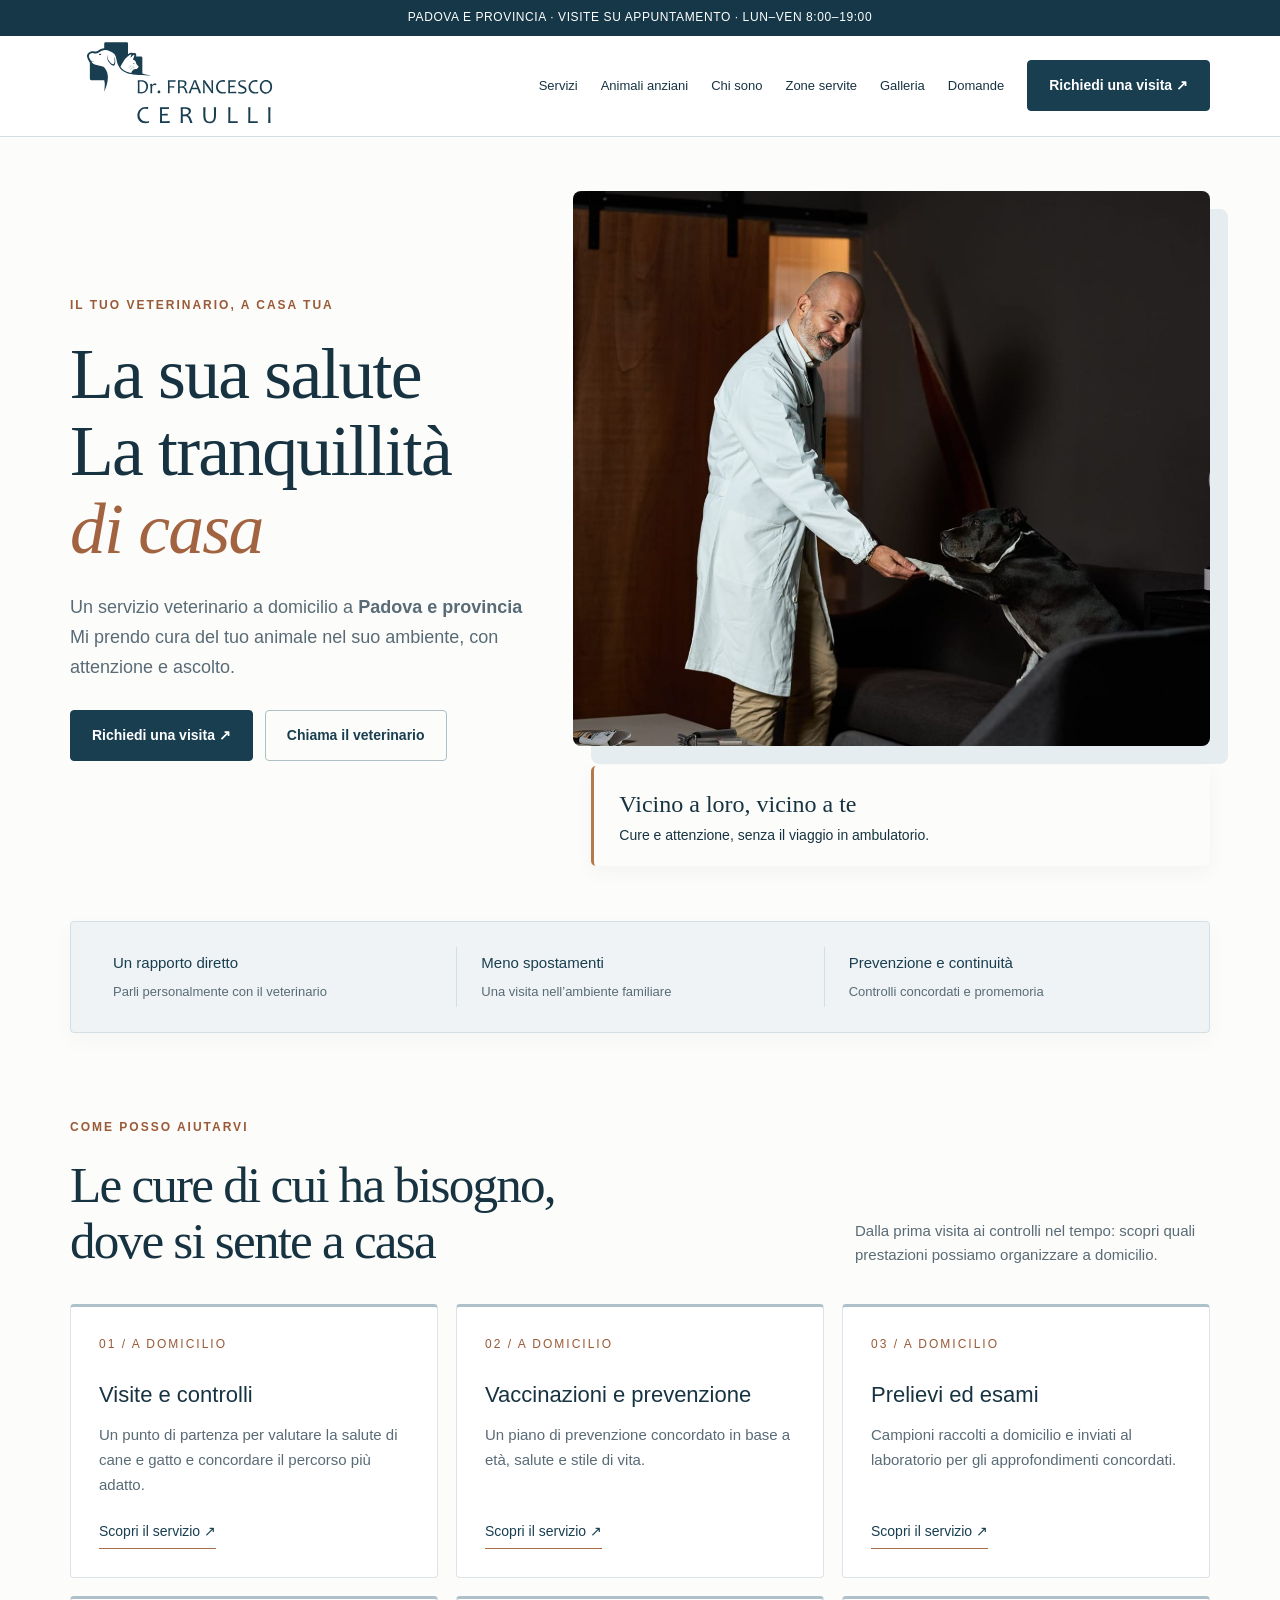
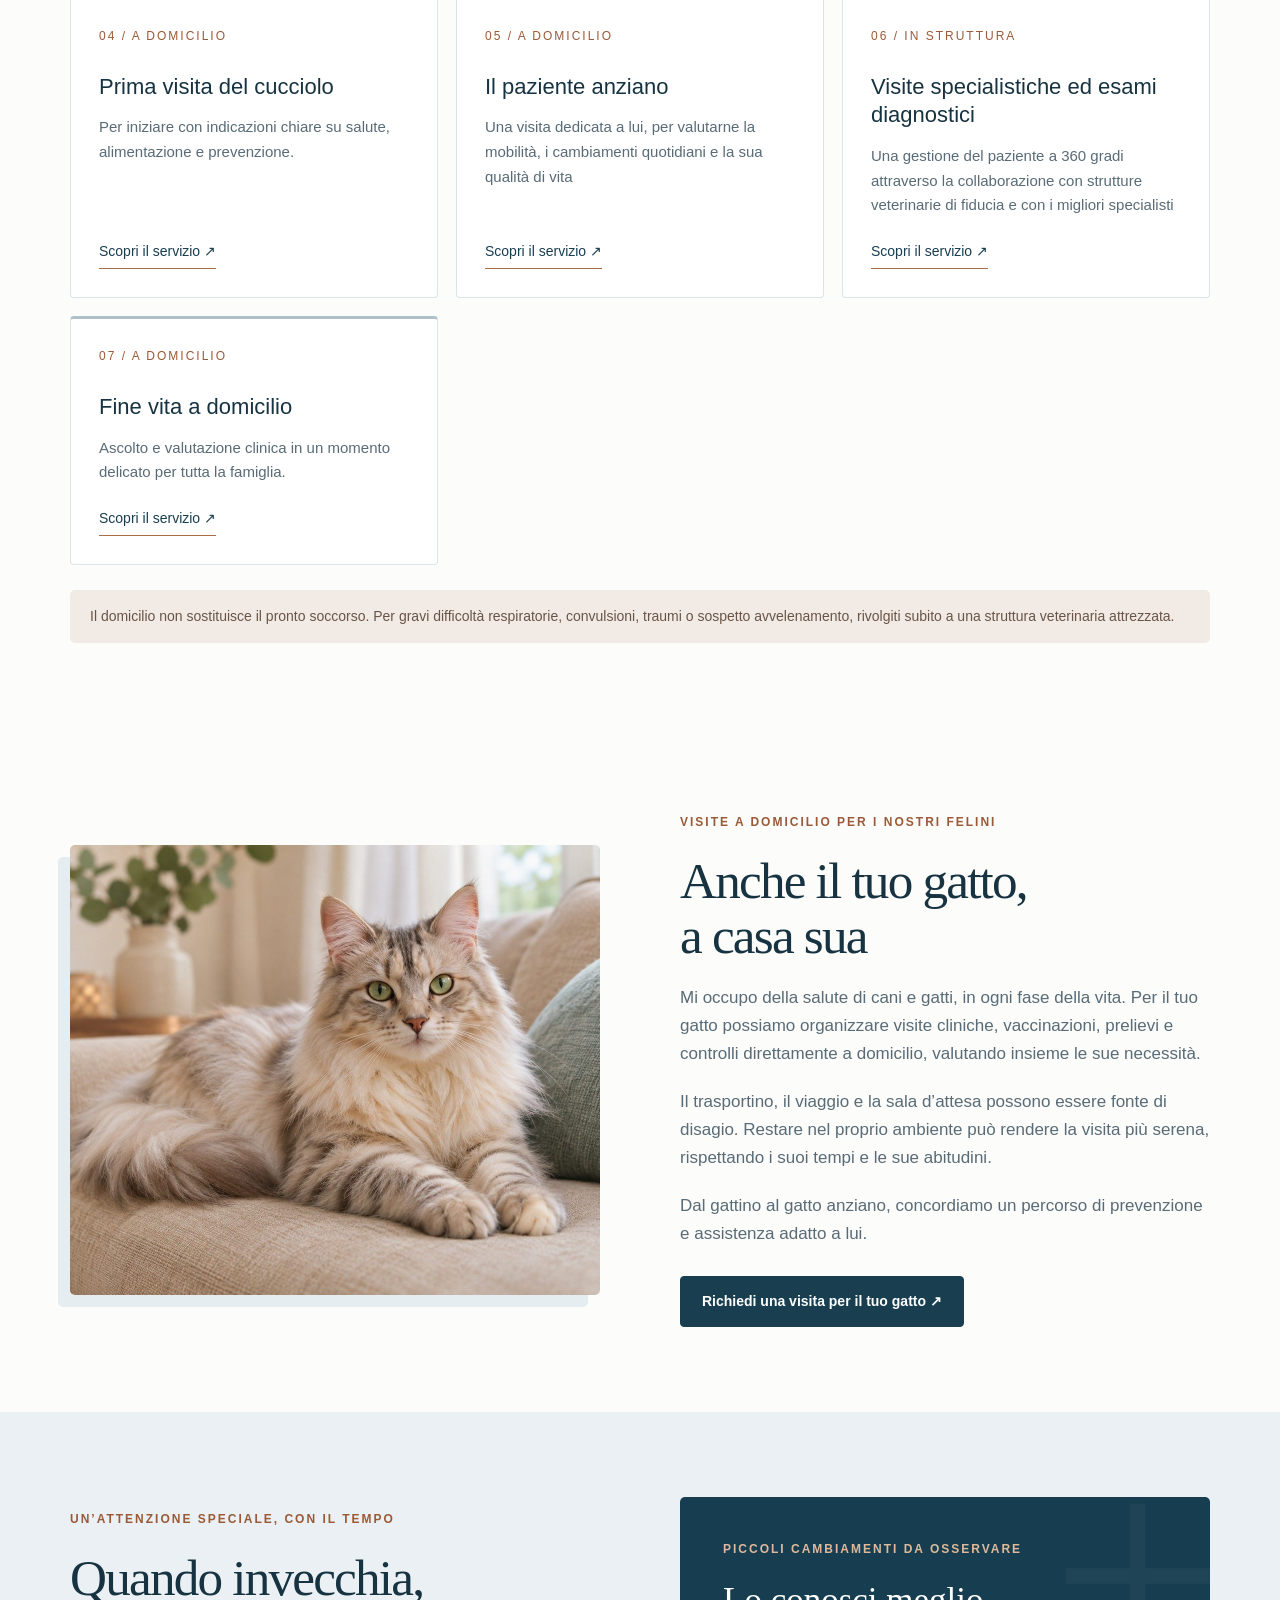
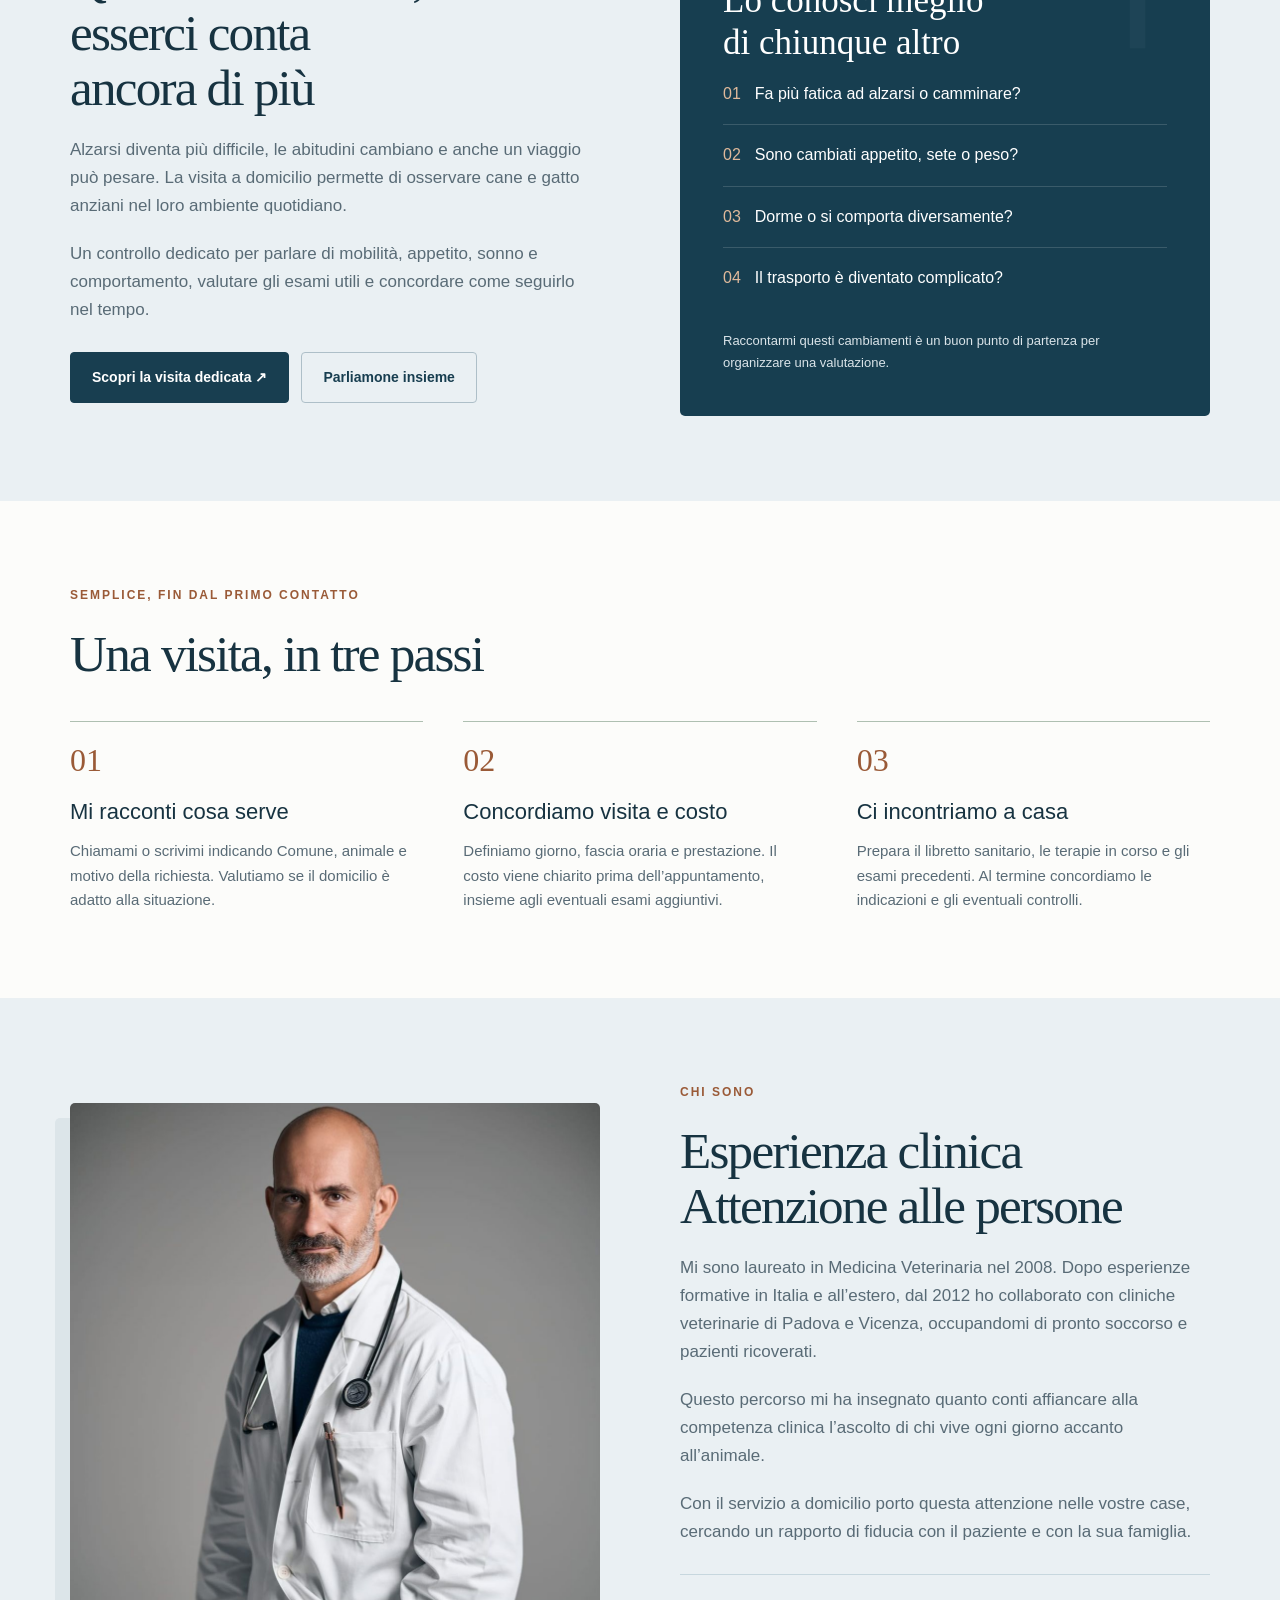
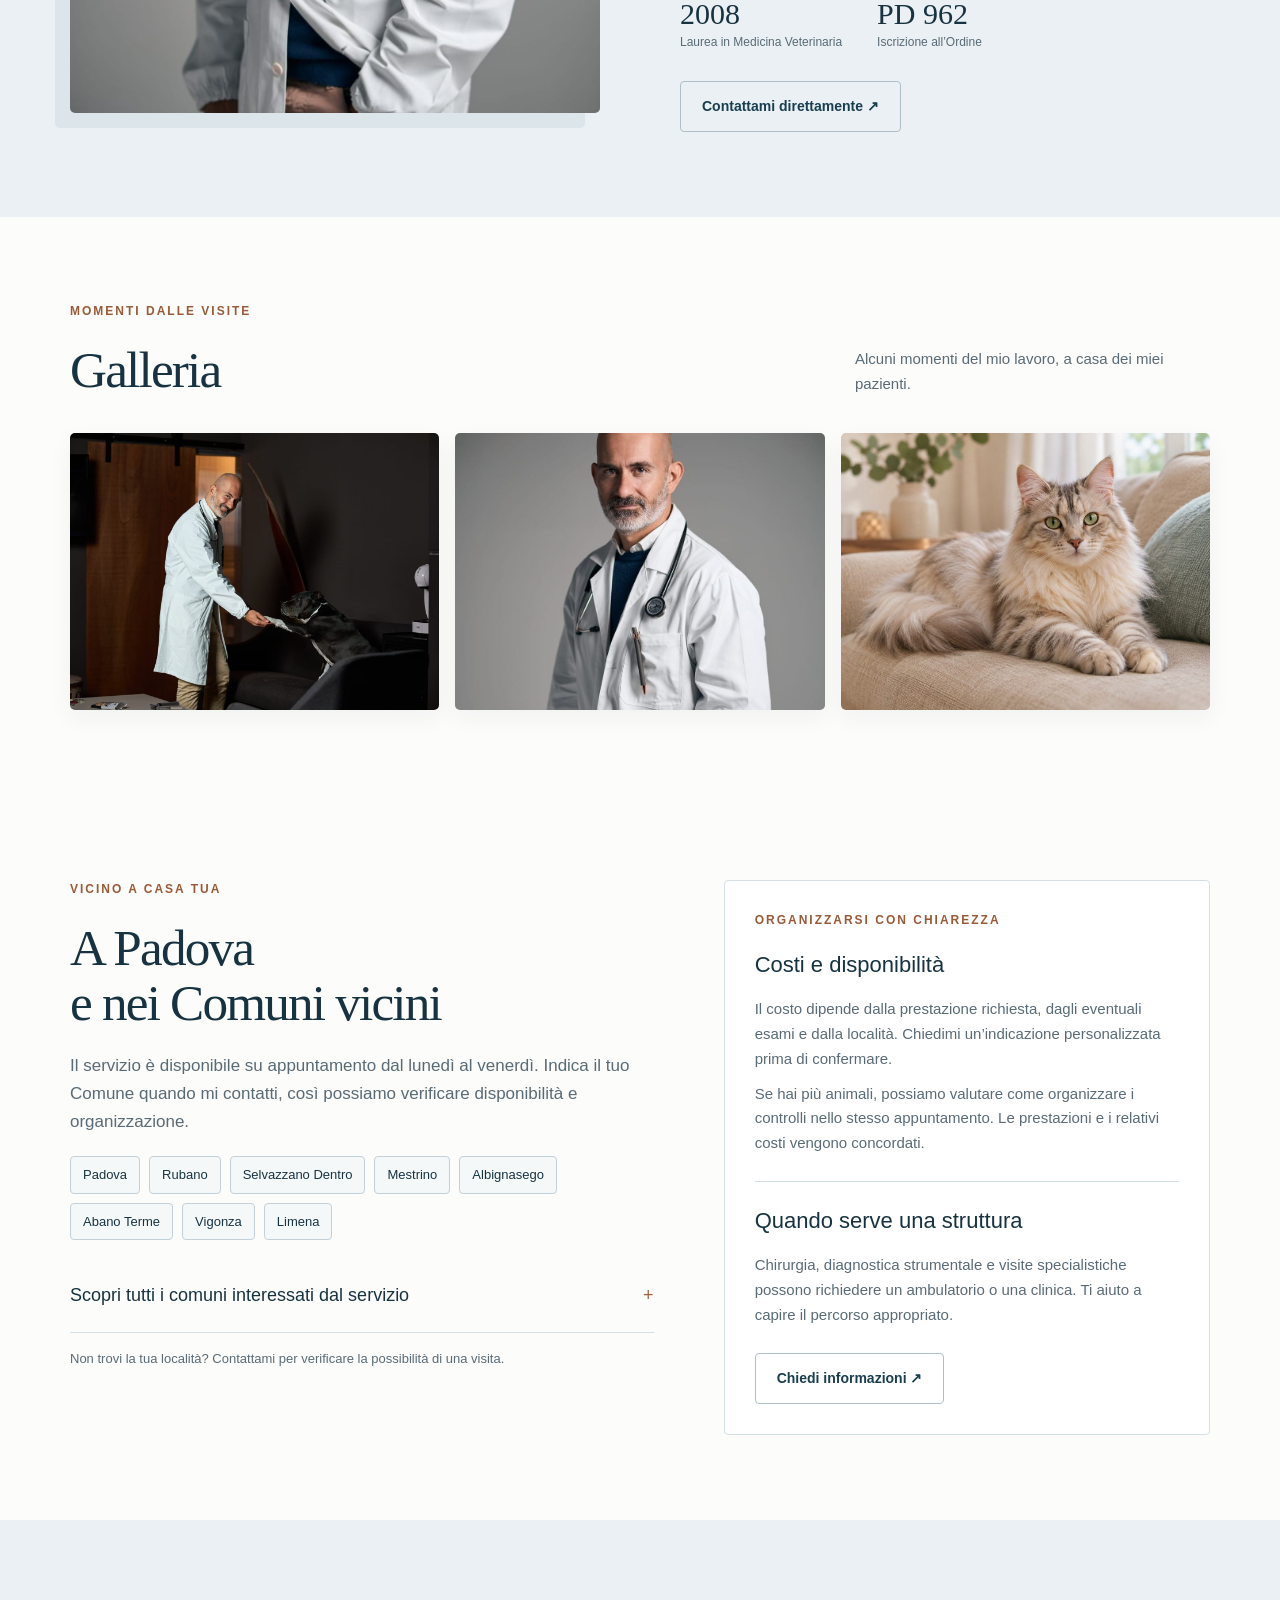
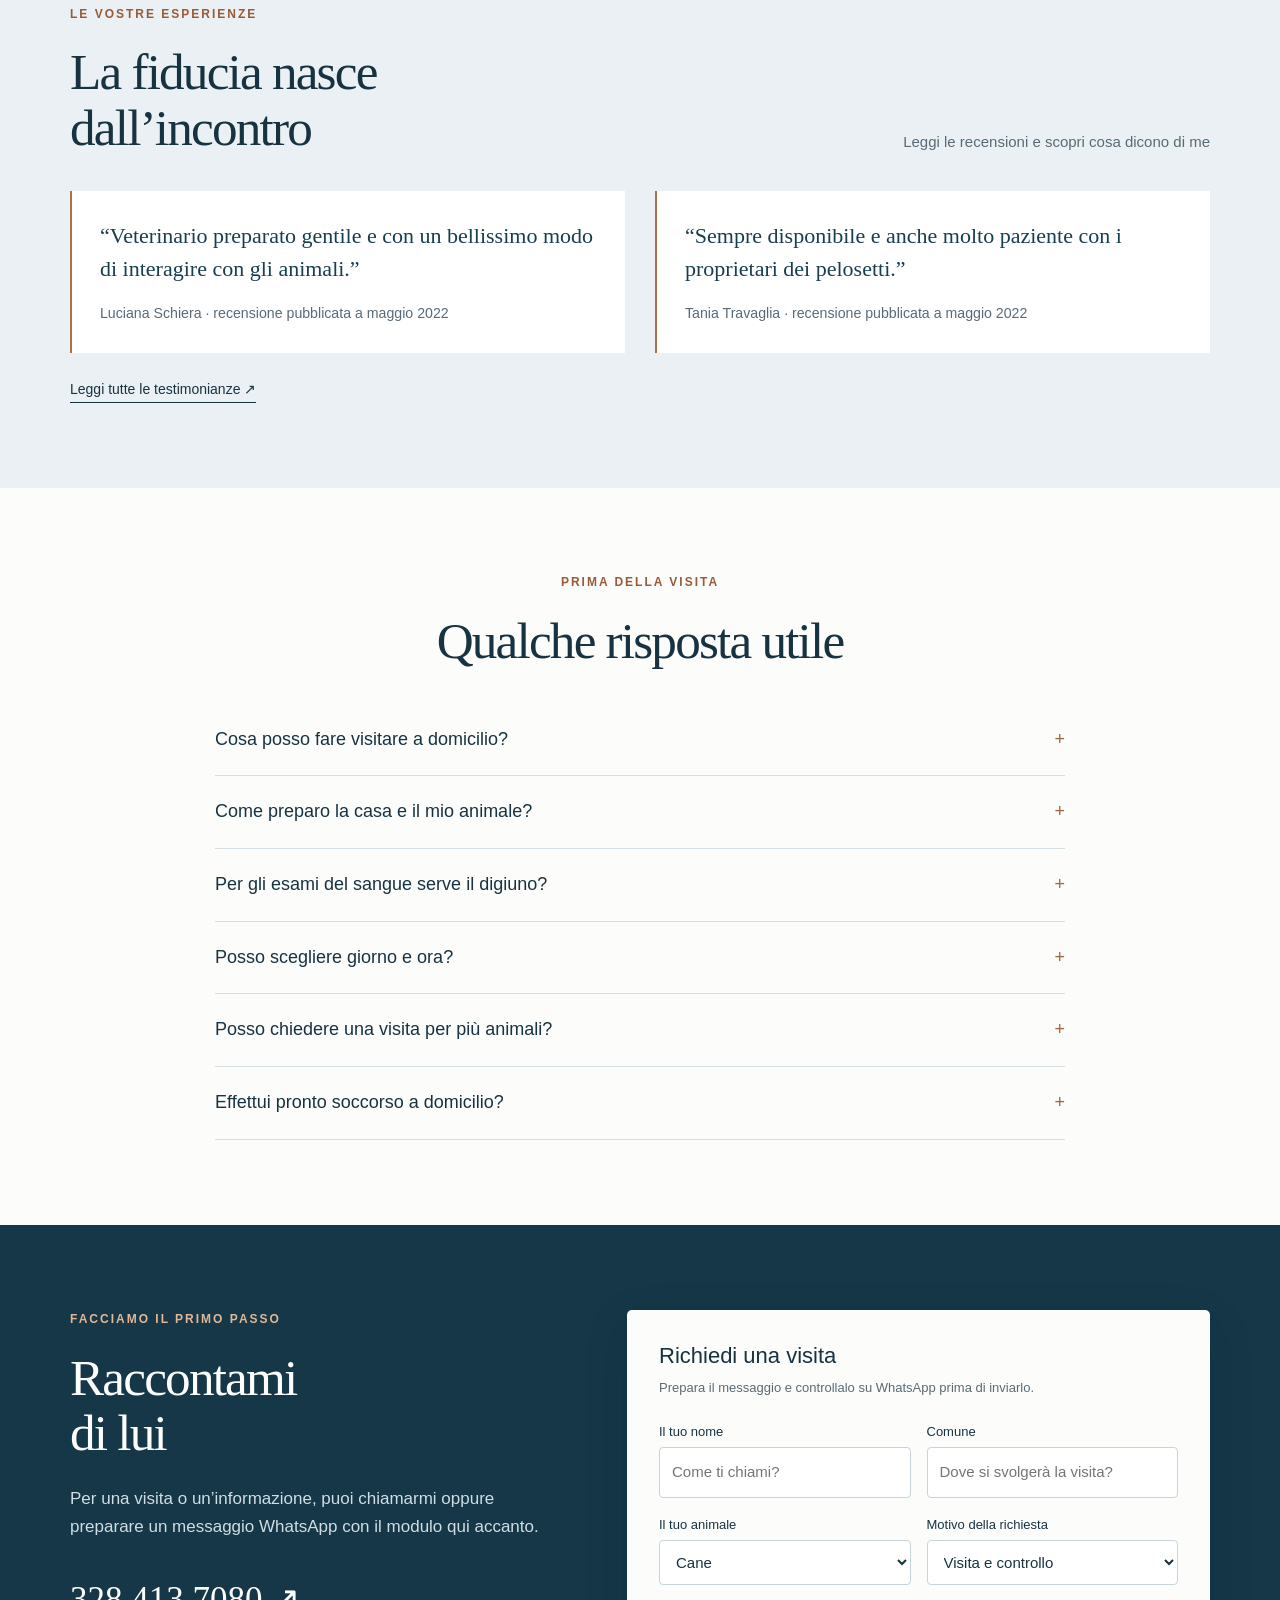
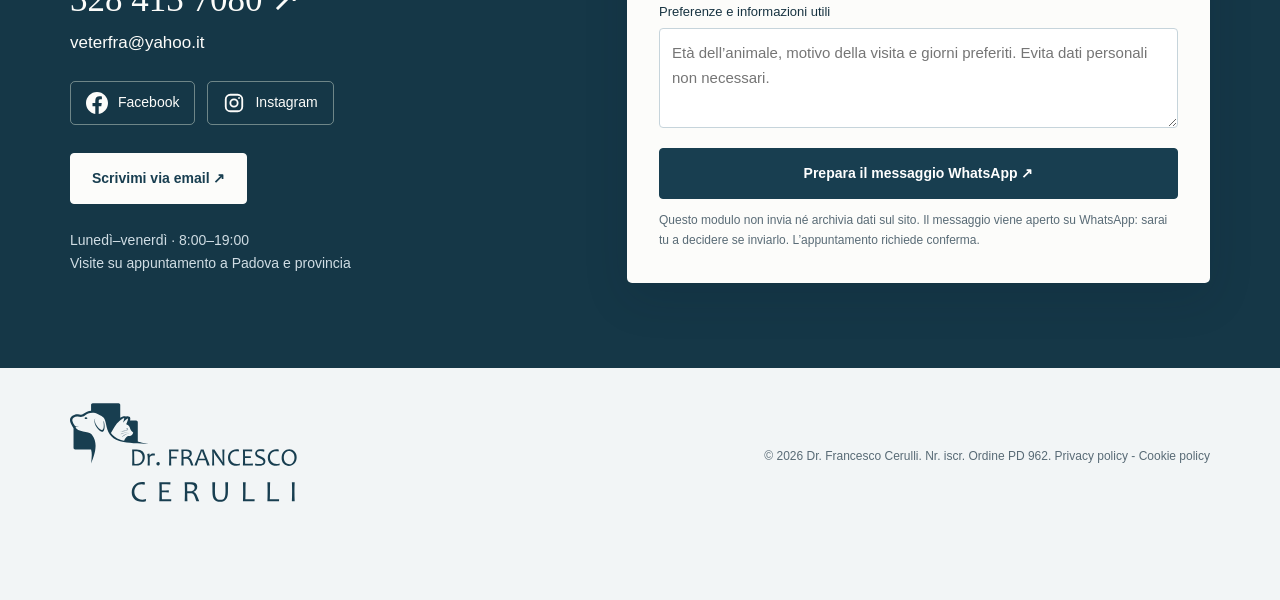
==== commit a3e563b5: "Pagine Privacy/Cookie e Testimonianze, recensioni reali in home, redirect privacy" ====
--- a/index.html
+++ b/index.html
@@ -31,9 +31,9 @@
 <section class="band" id="chi-sono"><div class="wrap split"><img class="portrait" src="assets/ritratto-cerulli.jpg" alt="Dott. Francesco Cerulli" loading="lazy"><div class="copy"><div class="eyebrow">Chi sono</div><h2>Esperienza clinica<br>Attenzione alle persone</h2><p>Mi sono laureato in Medicina Veterinaria nel 2008. Dopo esperienze formative in Italia e all’estero, dal 2012 ho collaborato con cliniche veterinarie di Padova e Vicenza, occupandomi di pronto soccorso e pazienti ricoverati.</p><p>Questo percorso mi ha insegnato quanto conti affiancare alla competenza clinica l’ascolto di chi vive ogni giorno accanto all’animale.</p><p>Con il servizio a domicilio porto questa attenzione nelle vostre case, cercando un rapporto di fiducia con il paziente e con la sua famiglia.</p><div class="facts"><div><strong>2008</strong><small>Laurea in Medicina Veterinaria</small></div><div><strong>PD 962</strong><small>Iscrizione all’Ordine</small></div></div><div class="actions"><a class="btn light" href="#contatti">Contattami direttamente ↗</a></div></div></div></section>
 <section id="galleria"><div class="wrap"><div class="section-head"><div><div class="eyebrow">Momenti dalle visite</div><h2>Galleria</h2></div><p>Alcuni momenti del mio lavoro, a casa dei miei pazienti.</p></div><div class="gallery" id="gallery-grid"></div></div></section>
 <section id="zone"><div class="wrap zone-grid"><div><div class="eyebrow">Vicino a casa tua</div><h2>A Padova<br>e nei Comuni vicini</h2><p style="margin-top:22px">Il servizio è disponibile su appuntamento dal lunedì al venerdì. Indica il tuo Comune quando mi contatti, così possiamo verificare disponibilità e organizzazione.</p><div class="towns" id="towns"></div><details><summary>Scopri tutti i comuni interessati dal servizio</summary><p>Padova, Abano Terme, Albignasego, Cadoneghe, Campodoro, Curtarolo, Grisignano di Zocco, Limena, Mestrino, Montegalda, Montegrotto Terme, Noventa Padovana, Rubano, Saccolongo, Selvazzano Dentro, Torreglia, Veggiano, Vigodarzere, Vigonza e Villafranca Padovana.</p></details><p class="small" style="margin-top:15px">Non trovi la tua località? Contattami per verificare la possibilità di una visita.</p></div><div class="info-box"><div class="eyebrow">Organizzarsi con chiarezza</div><h3>Costi e disponibilità</h3><p>Il costo dipende dalla prestazione richiesta, dagli eventuali esami e dalla località. Chiedimi un’indicazione personalizzata prima di confermare.</p><p>Se hai più animali, possiamo valutare come organizzare i controlli nello stesso appuntamento. Le prestazioni e i relativi costi vengono concordati.</p><hr style="border:0;border-top:1px solid var(--line);margin:25px 0"><h3>Quando serve una struttura</h3><p>Chirurgia, diagnostica strumentale e visite specialistiche possono richiedere un ambulatorio o una clinica. Ti aiuto a capire il percorso appropriato.</p><a class="btn light" href="#contatti" style="margin-top:15px">Chiedi informazioni ↗</a></div></div></section>
-<section class="band" id="testimonianze"><div class="wrap"><div class="section-head"><div><div class="eyebrow">Le vostre esperienze</div><h2>La fiducia nasce<br>dall’incontro</h2></div><p>Leggi le recensioni e scopri cosa dicono di me</p></div><div class="quotes"><div class="quote"><p>“Attento e cortese con i pelosi.”</p><small>Luciana Schiera · recensione pubblicata a maggio 2022</small></div><div class="quote"><p>“Molto disponibile e anche molto paziente”</p><small>Tania Travaglia · recensione pubblicata a maggio 2022</small></div></div><a class="review-link" href="https://veterinariocerulli.it/" target="_blank" rel="noopener">Leggi le testimonianze sul sito attuale ↗</a></div></section>
+<section class="band" id="testimonianze"><div class="wrap"><div class="section-head"><div><div class="eyebrow">Le vostre esperienze</div><h2>La fiducia nasce<br>dall’incontro</h2></div><p>Leggi le recensioni e scopri cosa dicono di me</p></div><div class="quotes"><div class="quote"><p>“Veterinario preparato gentile e con un bellissimo modo di interagire con gli animali.”</p><small>Luciana Schiera · recensione pubblicata a maggio 2022</small></div><div class="quote"><p>“Sempre disponibile e anche molto paziente con i proprietari dei pelosetti.”</p><small>Tania Travaglia · recensione pubblicata a maggio 2022</small></div></div><a class="review-link" href="/testimonianze">Leggi tutte le testimonianze ↗</a></div></section>
 <section id="domande"><div class="wrap"><div class="center"><div class="eyebrow">Prima della visita</div><h2>Qualche risposta utile</h2></div><div class="faq"><details><summary>Cosa posso fare visitare a domicilio?</summary><p>Cani e gatti per visite cliniche, prevenzione, vaccinazioni, controlli e prelievi. La possibilità di gestire un problema a domicilio va valutata caso per caso al momento del contatto.</p></details><details><summary>Come preparo la casa e il mio animale?</summary><p>Scegli uno spazio tranquillo e sicuro. Tieni a disposizione libretto sanitario, referti e nomi dei farmaci assunti. Per un gatto, evita che possa uscire o nascondersi in luoghi inaccessibili prima dell’arrivo. Riceverai eventuali indicazioni specifiche per la prestazione concordata.</p></details><details><summary>Per gli esami del sangue serve il digiuno?</summary><p>Dipende dagli esami e dalle condizioni del paziente. Concordiamo prima come prepararlo: non modificare pasti o terapie senza indicazioni personalizzate.</p></details><details><summary>Posso scegliere giorno e ora?</summary><p>Puoi indicare le tue preferenze. L’appuntamento viene confermato direttamente, considerando disponibilità, zona e necessità del paziente. L’invio di una richiesta non costituisce prenotazione.</p></details><details><summary>Posso chiedere una visita per più animali?</summary><p>Sì, possiamo concordare un unico appuntamento per più animali. Indica specie, numero e prestazioni richieste: definiamo prima tempi e costi.</p></details><details><summary>Effettui pronto soccorso a domicilio?</summary><p>Il servizio descritto è su appuntamento e non sostituisce una clinica di pronto soccorso. In caso di emergenza non aspettare una risposta a un messaggio: rivolgiti subito a una struttura attrezzata.</p></details></div></div></section>
-<section class="contact" id="contatti"><div class="wrap contact-grid"><div><div class="eyebrow">Facciamo il primo passo</div><h2>Raccontami<br>di lui</h2><p style="margin-top:25px">Per una visita o un’informazione, puoi chiamarmi oppure preparare un messaggio WhatsApp con il modulo qui accanto.</p><a class="phone" href="tel:+393284137080">328 413 7080 ↗</a><a href="mailto:veterfra@yahoo.it">veterfra@yahoo.it</a><div class="social-links" aria-label="Seguimi sui social"><a class="social-link" href="https://www.facebook.com/share/1JMPodTMP4/" target="_blank" rel="noopener noreferrer" aria-label="Facebook del Dott. Francesco Cerulli (si apre in una nuova scheda)"><svg viewBox="0 0 24 24" fill="currentColor" aria-hidden="true"><path d="M24 12.073C24 5.405 18.627 0 12 0S0 5.405 0 12.073C0 18.1 4.388 23.095 10.125 24v-8.437H7.078v-3.49h3.047v-2.66c0-3.025 1.792-4.697 4.533-4.697 1.312 0 2.686.235 2.686.235v2.971H15.83c-1.49 0-1.955.93-1.955 1.885v2.266h3.328l-.532 3.49h-2.796V24C19.612 23.095 24 18.1 24 12.073z"/></svg>Facebook</a><a class="social-link" href="https://www.instagram.com/dr.francescocerulli/" target="_blank" rel="noopener noreferrer" aria-label="Instagram del Dott. Francesco Cerulli (si apre in una nuova scheda)"><svg viewBox="0 0 24 24" fill="none" stroke="currentColor" stroke-width="2" aria-hidden="true"><rect x="3" y="3" width="18" height="18" rx="5"/><circle cx="12" cy="12" r="4"/><circle cx="17.5" cy="6.5" r="1" fill="currentColor" stroke="none"/></svg>Instagram</a></div><div class="actions"><a class="btn white" href="mailto:veterfra@yahoo.it?subject=Richiesta%20visita%20a%20domicilio">Scrivimi via email ↗</a></div><p class="hours">Lunedì–venerdì · 8:00–19:00<br>Visite su appuntamento a Padova e provincia</p></div><form class="form" id="visit-form"><h3>Richiedi una visita</h3><p>Prepara il messaggio e controllalo su WhatsApp prima di inviarlo.</p><div class="fields"><label>Il tuo nome<input name="nome" autocomplete="given-name" required placeholder="Come ti chiami?"></label><label>Comune<input name="comune" autocomplete="address-level2" required placeholder="Dove si svolgerà la visita?"></label><label>Il tuo animale<select name="animale"><option>Cane</option><option>Gatto</option><option>Più animali</option></select></label><label>Motivo della richiesta<select name="servizio"><option>Visita e controllo</option><option>Vaccinazioni e prevenzione</option><option>Prelievi ed esami</option><option>Paziente anziano</option><option>Prima visita cucciolo</option><option>Fine vita</option><option>Informazioni</option></select></label><label class="full">Preferenze e informazioni utili<textarea name="messaggio" rows="3" placeholder="Età dell’animale, motivo della visita e giorni preferiti. Evita dati personali non necessari."></textarea></label></div><button class="btn" type="submit">Prepara il messaggio WhatsApp ↗</button><p class="hint">Questo modulo non invia né archivia dati sul sito. Il messaggio viene aperto su WhatsApp: sarai tu a decidere se inviarlo. L’appuntamento richiede conferma.</p></form></div></section></main><footer><div class="wrap footer-row"><div class="brand"><img class="real-logo" src="assets/logo.svg" alt="Dott. Francesco Cerulli — logo con cane e gatto"></div><div><p>© 2026 Dr. Francesco Cerulli. Nr. iscr. Ordine PD 962. <a href="https://veterinariocerulli.it/privacy-policy/" target="_blank" rel="noopener">Privacy policy</a> - Cookie policy</p></div></div></footer><div class="mobile-actions"><a class="btn light" href="tel:+393284137080">Chiama</a><a class="btn light" href="mailto:veterfra@yahoo.it?subject=Richiesta%20visita%20a%20domicilio">Email</a><a class="btn" href="#contatti">Richiedi visita</a></div><dialog class="modal" id="service-modal"><button class="close" aria-label="Chiudi dettagli" onclick="document.querySelector('#service-modal').close()">×</button><div id="modal-content"></div><a href="#contatti" class="btn" onclick="document.querySelector('#service-modal').close()" style="margin-top:20px">Richiedi informazioni ↗</a></dialog><dialog class="lightbox" id="lightbox"><button class="close" aria-label="Chiudi galleria" onclick="this.closest('dialog').close()">×</button><button class="lb-nav lb-prev" aria-label="Foto precedente">‹</button><img id="lb-img" alt=""><p id="lb-cap"></p><button class="lb-nav lb-next" aria-label="Foto successiva">›</button></dialog><script>
+<section class="contact" id="contatti"><div class="wrap contact-grid"><div><div class="eyebrow">Facciamo il primo passo</div><h2>Raccontami<br>di lui</h2><p style="margin-top:25px">Per una visita o un’informazione, puoi chiamarmi oppure preparare un messaggio WhatsApp con il modulo qui accanto.</p><a class="phone" href="tel:+393284137080">328 413 7080 ↗</a><a href="mailto:veterfra@yahoo.it">veterfra@yahoo.it</a><div class="social-links" aria-label="Seguimi sui social"><a class="social-link" href="https://www.facebook.com/share/1JMPodTMP4/" target="_blank" rel="noopener noreferrer" aria-label="Facebook del Dott. Francesco Cerulli (si apre in una nuova scheda)"><svg viewBox="0 0 24 24" fill="currentColor" aria-hidden="true"><path d="M24 12.073C24 5.405 18.627 0 12 0S0 5.405 0 12.073C0 18.1 4.388 23.095 10.125 24v-8.437H7.078v-3.49h3.047v-2.66c0-3.025 1.792-4.697 4.533-4.697 1.312 0 2.686.235 2.686.235v2.971H15.83c-1.49 0-1.955.93-1.955 1.885v2.266h3.328l-.532 3.49h-2.796V24C19.612 23.095 24 18.1 24 12.073z"/></svg>Facebook</a><a class="social-link" href="https://www.instagram.com/dr.francescocerulli/" target="_blank" rel="noopener noreferrer" aria-label="Instagram del Dott. Francesco Cerulli (si apre in una nuova scheda)"><svg viewBox="0 0 24 24" fill="none" stroke="currentColor" stroke-width="2" aria-hidden="true"><rect x="3" y="3" width="18" height="18" rx="5"/><circle cx="12" cy="12" r="4"/><circle cx="17.5" cy="6.5" r="1" fill="currentColor" stroke="none"/></svg>Instagram</a></div><div class="actions"><a class="btn white" href="mailto:veterfra@yahoo.it?subject=Richiesta%20visita%20a%20domicilio">Scrivimi via email ↗</a></div><p class="hours">Lunedì–venerdì · 8:00–19:00<br>Visite su appuntamento a Padova e provincia</p></div><form class="form" id="visit-form"><h3>Richiedi una visita</h3><p>Prepara il messaggio e controllalo su WhatsApp prima di inviarlo.</p><div class="fields"><label>Il tuo nome<input name="nome" autocomplete="given-name" required placeholder="Come ti chiami?"></label><label>Comune<input name="comune" autocomplete="address-level2" required placeholder="Dove si svolgerà la visita?"></label><label>Il tuo animale<select name="animale"><option>Cane</option><option>Gatto</option><option>Più animali</option></select></label><label>Motivo della richiesta<select name="servizio"><option>Visita e controllo</option><option>Vaccinazioni e prevenzione</option><option>Prelievi ed esami</option><option>Paziente anziano</option><option>Prima visita cucciolo</option><option>Fine vita</option><option>Informazioni</option></select></label><label class="full">Preferenze e informazioni utili<textarea name="messaggio" rows="3" placeholder="Età dell’animale, motivo della visita e giorni preferiti. Evita dati personali non necessari."></textarea></label></div><button class="btn" type="submit">Prepara il messaggio WhatsApp ↗</button><p class="hint">Questo modulo non invia né archivia dati sul sito. Il messaggio viene aperto su WhatsApp: sarai tu a decidere se inviarlo. L’appuntamento richiede conferma.</p></form></div></section></main><footer><div class="wrap footer-row"><div class="brand"><img class="real-logo" src="assets/logo.svg" alt="Dott. Francesco Cerulli — logo con cane e gatto"></div><div><p>© 2026 Dr. Francesco Cerulli. Nr. iscr. Ordine PD 962. <a href="/privacy">Privacy policy</a> - <a href="/privacy#cookie">Cookie policy</a></p></div></div></footer><div class="mobile-actions"><a class="btn light" href="tel:+393284137080">Chiama</a><a class="btn light" href="mailto:veterfra@yahoo.it?subject=Richiesta%20visita%20a%20domicilio">Email</a><a class="btn" href="#contatti">Richiedi visita</a></div><dialog class="modal" id="service-modal"><button class="close" aria-label="Chiudi dettagli" onclick="document.querySelector('#service-modal').close()">×</button><div id="modal-content"></div><a href="#contatti" class="btn" onclick="document.querySelector('#service-modal').close()" style="margin-top:20px">Richiedi informazioni ↗</a></dialog><dialog class="lightbox" id="lightbox"><button class="close" aria-label="Chiudi galleria" onclick="this.closest('dialog').close()">×</button><button class="lb-nav lb-prev" aria-label="Foto precedente">‹</button><img id="lb-img" alt=""><p id="lb-cap"></p><button class="lb-nav lb-next" aria-label="Foto successiva">›</button></dialog><script>
 const services=[['Visite e controlli','Un punto di partenza per valutare la salute di cane e gatto e concordare il percorso più adatto.','La visita parte dal racconto del proprietario: abitudini, sintomi, alimentazione e terapie. Segue l’esame clinico e la valutazione degli eventuali approfondimenti.',['Visita clinica generale','Controlli e monitoraggio nel tempo','Valutazione dell’opportunità di esami o invio in struttura']],['Vaccinazioni e prevenzione','Un piano di prevenzione concordato in base a età, salute e stile di vita.','Vaccinazioni e prevenzione vengono definite dopo la valutazione del paziente. Porta il libretto sanitario, così possiamo verificare la storia vaccinale e programmare i richiami.',['Vaccinazioni per cani e gatti','Prevenzione della filariosi e dei parassiti','Microchip e pratiche anagrafiche ove applicabili']],['Prelievi ed esami','Campioni raccolti a domicilio e inviati al laboratorio per gli approfondimenti concordati.','Gli esami vengono scelti in base al motivo della visita e alle necessità cliniche. Ti indico prima come preparare il paziente o raccogliere gli eventuali campioni.',['Esami ematici e test selezionati','Esami delle urine e delle feci','Campionamenti citologici quando indicati']],['Prima visita del cucciolo','Per iniziare con indicazioni chiare su salute, alimentazione e prevenzione.','La prima visita è un’occasione per conoscere il nuovo arrivato e rispondere alle domande della famiglia. Tieni pronti i documenti sanitari ricevuti da allevamento, rifugio o precedente proprietario.',['Controllo clinico iniziale','Piano vaccinale e antiparassitario','Indicazioni sulla gestione e sui controlli']],['Il paziente anziano','Una visita dedicata a lui, per valutarne la mobilità, i cambiamenti quotidiani e la sua qualità di vita','La valutazione considera la storia clinica e i cambiamenti osservati in casa: movimento, appetito, sete, sonno e comportamento. Insieme concordiamo eventuali esami, indicazioni e controlli.',['Visita e raccolta della storia clinica','Valutazione dei cambiamenti riferiti dal proprietario','Programmazione di approfondimenti e monitoraggio']],['Visite specialistiche ed esami diagnostici','Una gestione del paziente a 360 gradi attraverso la collaborazione con strutture veterinarie di fiducia e con i migliori specialisti','',['Dermatologia, oculistica, cardiologia, oncologia, neurologia, medicina comportamentale e chirurgia','Radiografie, ecografie, TC, RM ed altri accertamenti']],['Fine vita a domicilio','Ascolto e valutazione clinica in un momento delicato per tutta la famiglia.','Un colloquio e una valutazione aiutano a comprendere la situazione e le possibilità di assistenza. L’eventuale eutanasia viene valutata dal veterinario in base alle condizioni cliniche e alla sofferenza del paziente.',['Valutazione della situazione clinica','Confronto con la famiglia sulle opzioni appropriate','Organizzazione dell’assistenza quando indicata']]];
 document.querySelector('#service-cards').innerHTML=services.map((s,i)=>`<article class="card"><span class="num">0${i+1} / ${i===5 ? 'IN STRUTTURA' : 'A DOMICILIO'}</span><h3>${s[0]}</h3><p>${s[1]}</p><button onclick="showService(${i})">Scopri il servizio ↗</button></article>`).join('');
 function showService(i){const s=services[i];document.querySelector('#modal-content').innerHTML=`<div class="eyebrow">${i===5 ? 'Servizi in struttura' : 'Servizi a domicilio'}</div><h2>${s[0]}</h2>${s[2] ? '<p>'+s[2]+'</p>' : ''}<ul>${s[3].map(x=>'<li>'+x+'</li>').join('')}</ul>`;document.querySelector('#service-modal').showModal()}
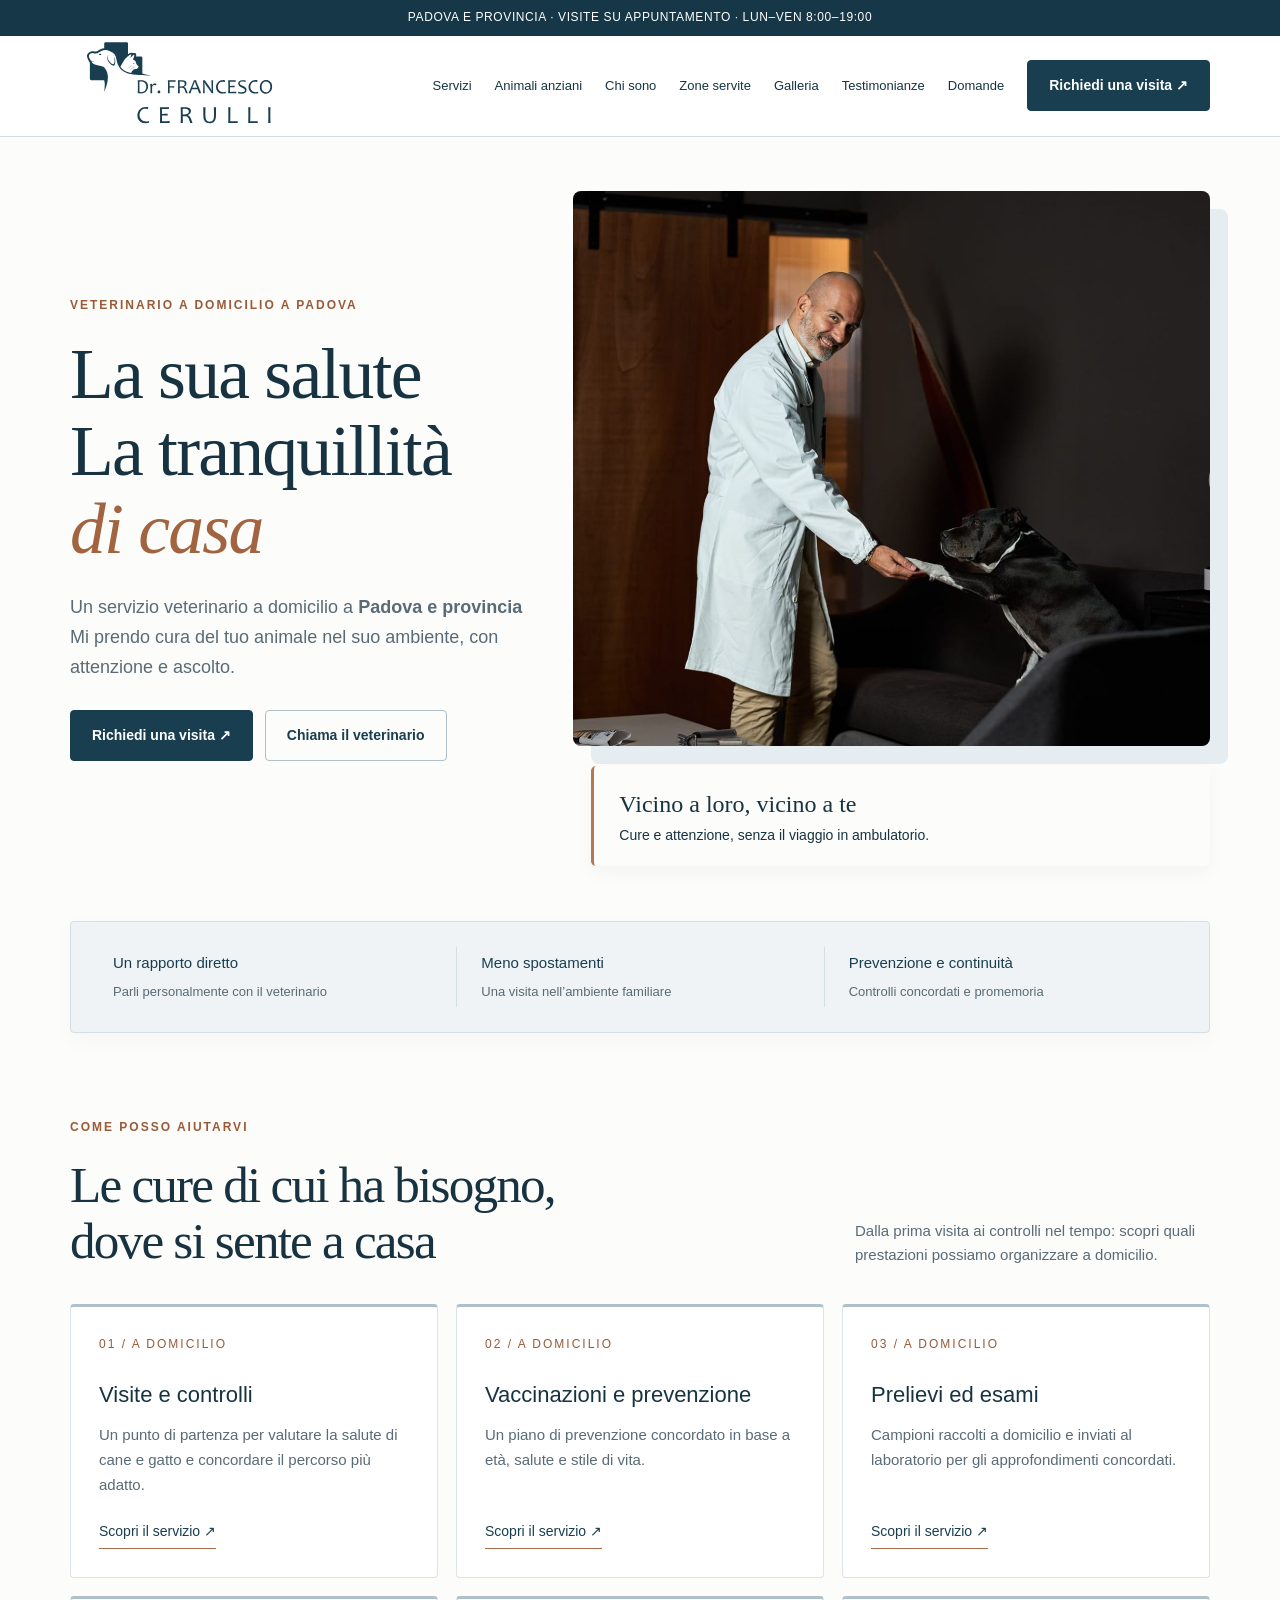
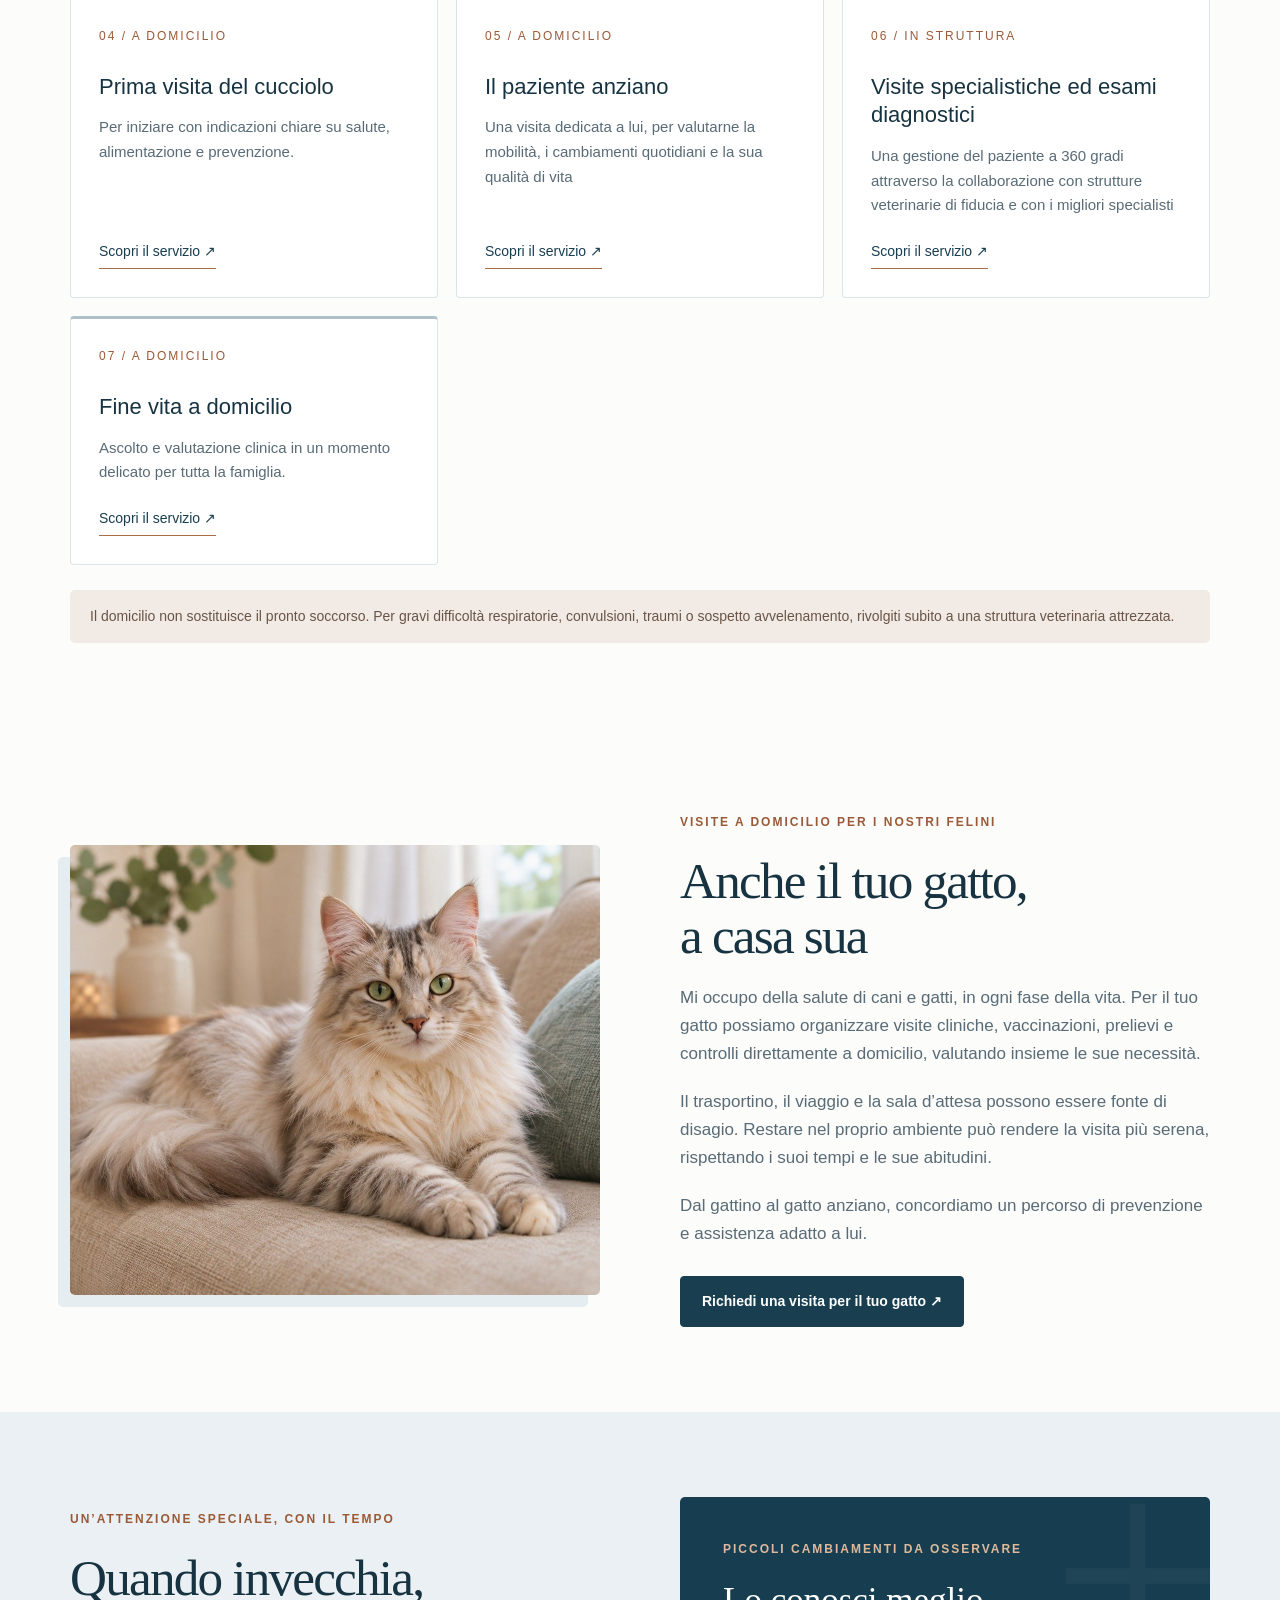
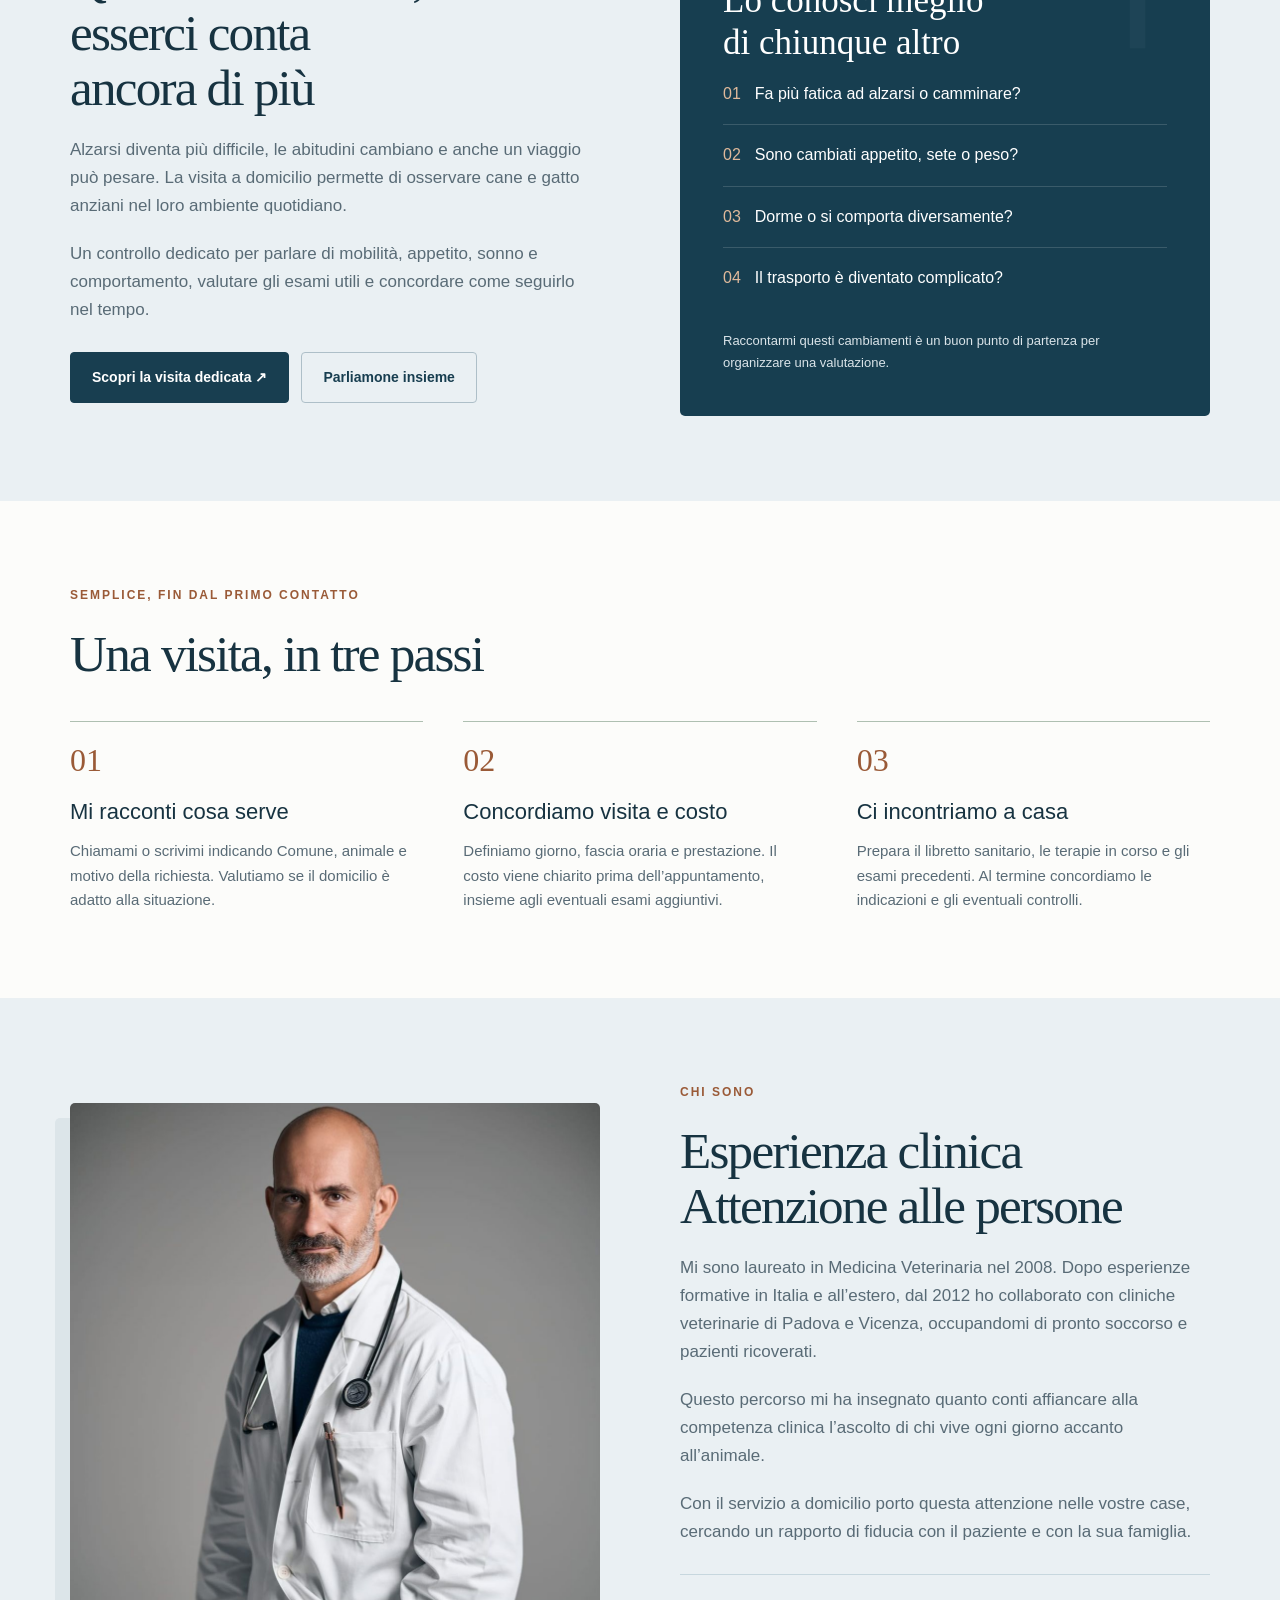
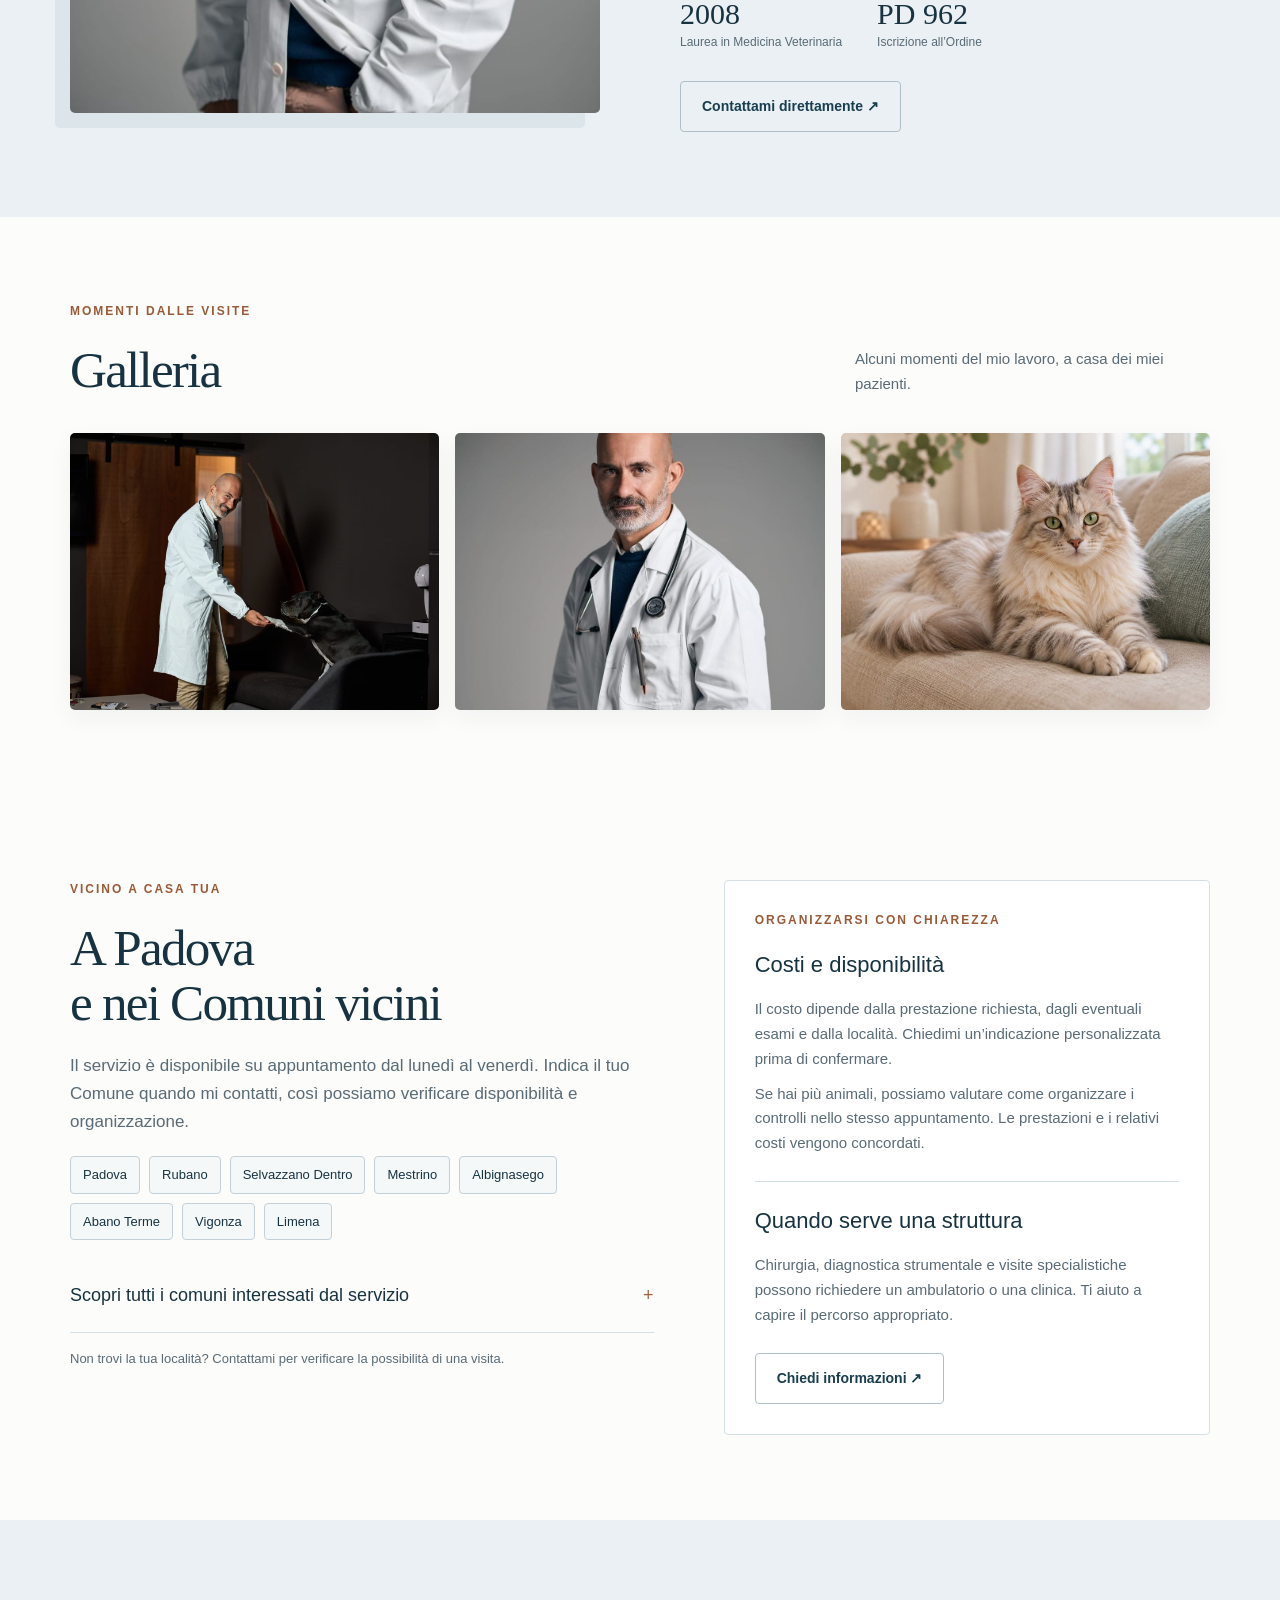
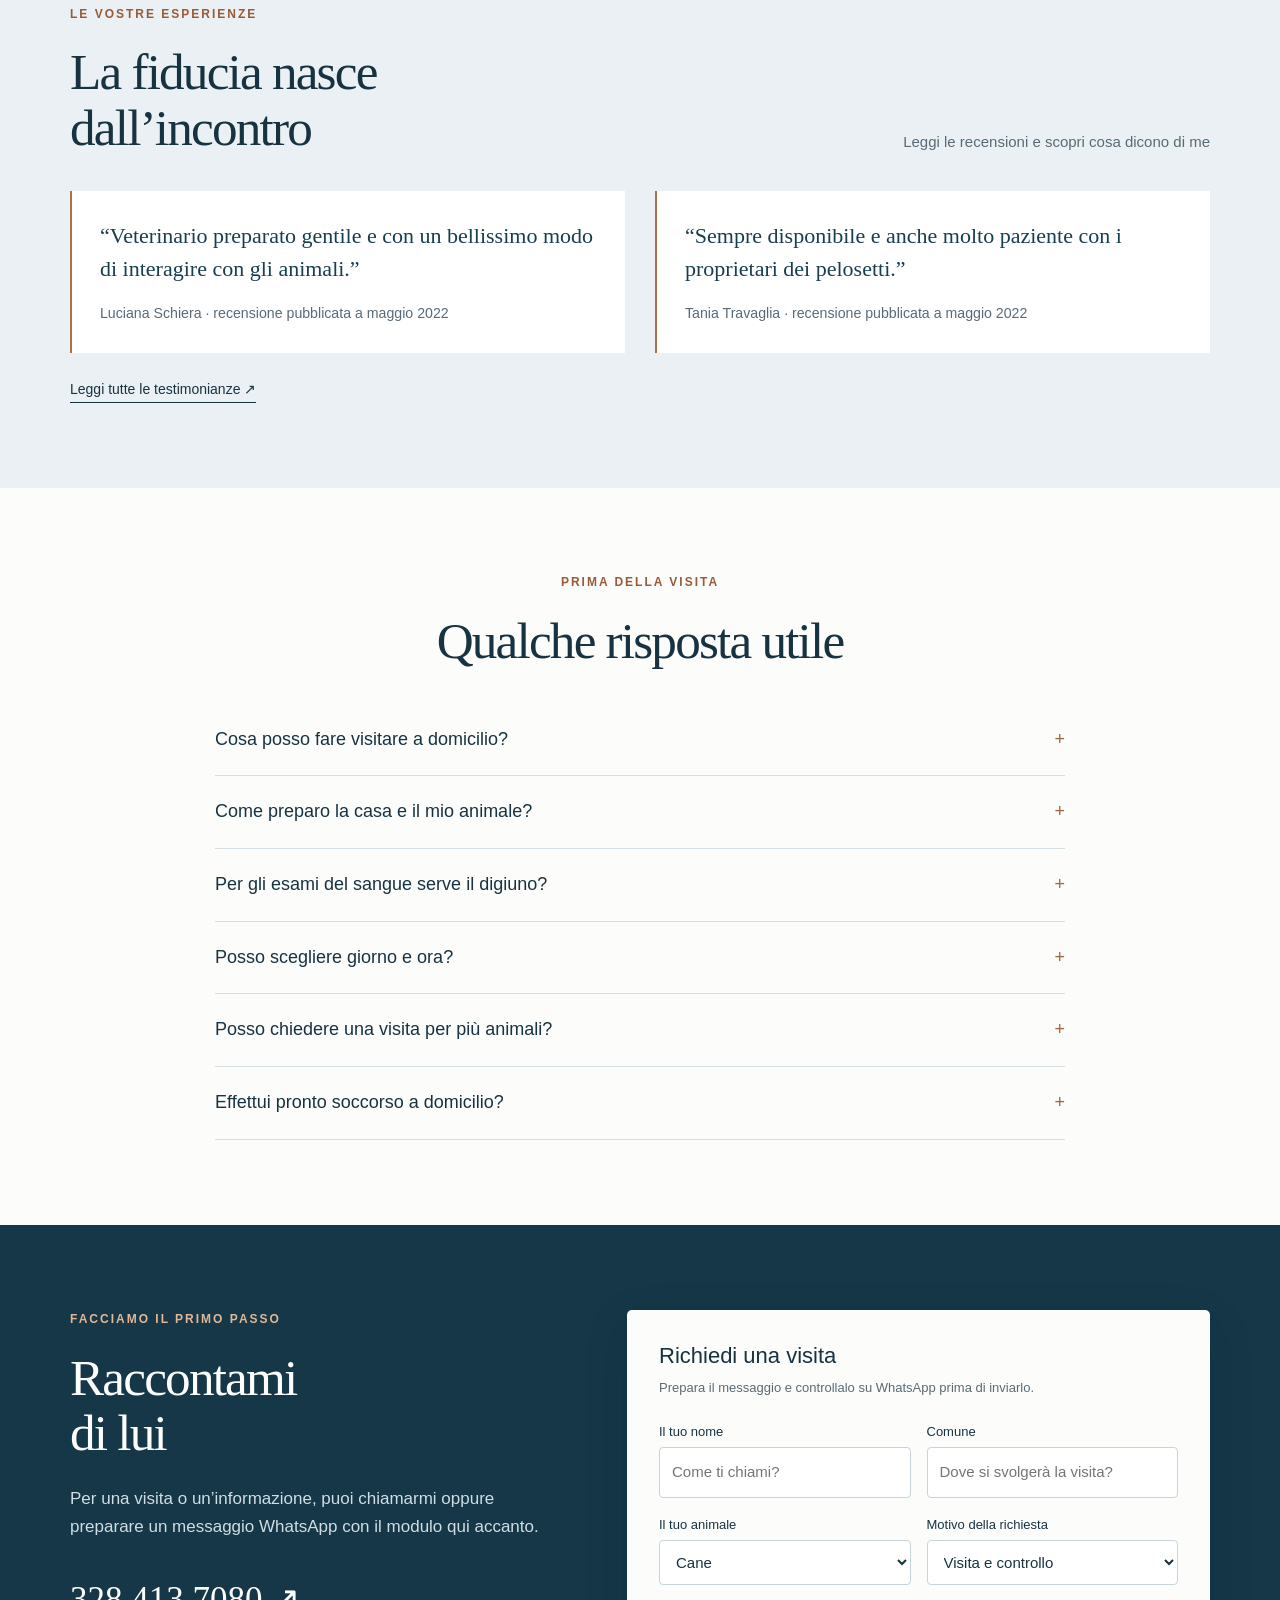
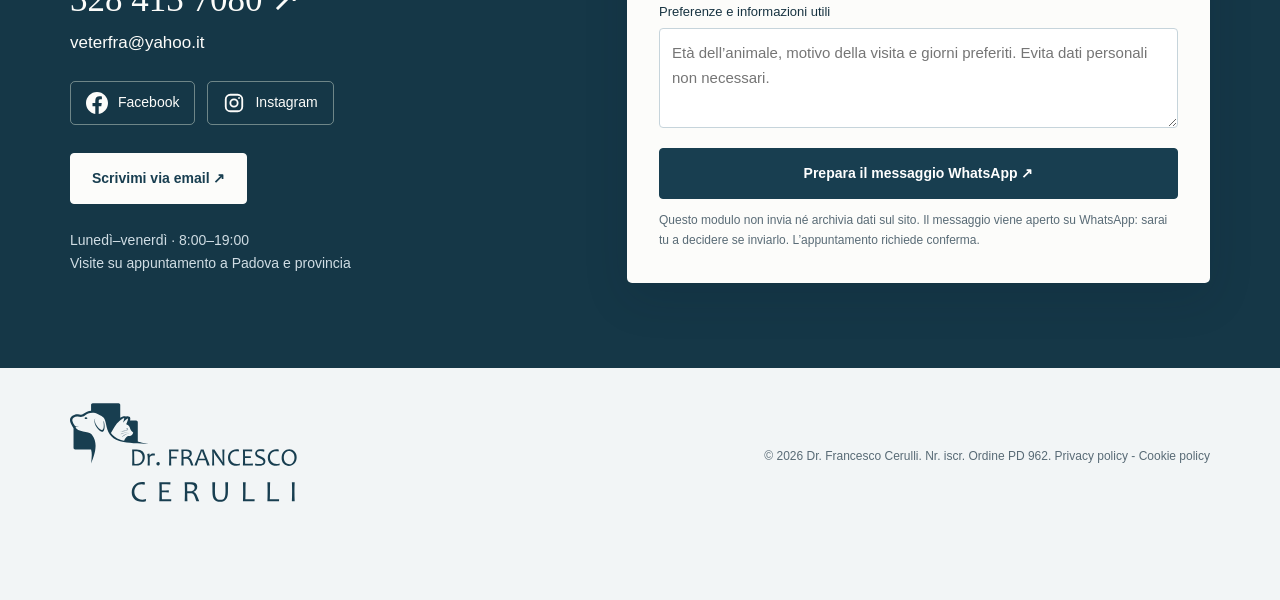
==== commit 1a63423f: "SEO: title/description, H1 con keyword, schema VeterinaryCare, Open Graph, favicon, sitemap, noindex" ====
--- a/index.html
+++ b/index.html
@@ -1,4 +1,4 @@
-<!doctype html><html lang="it"><head><meta charset="utf-8"><meta name="viewport" content="width=device-width,initial-scale=1"><meta name="description" content="Dott. Francesco Cerulli, veterinario a domicilio a Padova e provincia. Visite per cani e gatti, prevenzione, esami e assistenza al paziente anziano."><title>Francesco Cerulli | Veterinario a domicilio</title><style>
+<!doctype html><html lang="it"><head><meta charset="utf-8"><meta name="viewport" content="width=device-width,initial-scale=1"><meta name="description" content="Veterinario a domicilio a Padova e provincia: visite per cani e gatti, vaccini, esami e cure per l’animale anziano, a casa tua. Dott. Francesco Cerulli, su appuntamento."><title>Veterinario a domicilio a Padova | Dott. Francesco Cerulli</title><link rel="canonical" href="https://veterinariocerulli.it/"><link rel="icon" href="/favicon.svg" type="image/svg+xml"><link rel="icon" href="/favicon-32.png" sizes="32x32" type="image/png"><link rel="apple-touch-icon" href="/apple-touch-icon.png"><meta name="theme-color" content="#183e50"><meta property="og:type" content="website"><meta property="og:locale" content="it_IT"><meta property="og:site_name" content="Dott. Francesco Cerulli – Veterinario a domicilio"><meta property="og:title" content="Veterinario a domicilio a Padova | Dott. Francesco Cerulli"><meta property="og:description" content="Veterinario a domicilio a Padova e provincia: visite per cani e gatti, vaccini, esami e cure per l’animale anziano, a casa tua. Dott. Francesco Cerulli, su appuntamento."><meta property="og:url" content="https://veterinariocerulli.it/"><meta property="og:image" content="https://veterinariocerulli.it/assets/og-image.jpg"><meta property="og:image:width" content="1200"><meta property="og:image:height" content="630"><meta name="twitter:card" content="summary_large_image"><script type="application/ld+json">{"@context": "https://schema.org", "@type": "VeterinaryCare", "@id": "https://veterinariocerulli.it/#veterinario", "name": "Dott. Francesco Cerulli – Veterinario a domicilio", "description": "Veterinario a domicilio a Padova e provincia: visite per cani e gatti, vaccinazioni e prevenzione, prelievi ed esami, assistenza al paziente anziano.", "url": "https://veterinariocerulli.it/", "image": "https://veterinariocerulli.it/assets/visita-domicilio.jpg", "logo": "https://veterinariocerulli.it/assets/logo-originale.svg", "telephone": "+39 328 413 7080", "email": "veterfra@yahoo.it", "address": {"@type": "PostalAddress", "addressLocality": "Padova", "addressRegion": "PD", "addressCountry": "IT"}, "areaServed": [{"@type": "City", "name": "Padova"}, {"@type": "City", "name": "Abano Terme"}, {"@type": "City", "name": "Albignasego"}, {"@type": "City", "name": "Cadoneghe"}, {"@type": "City", "name": "Campodoro"}, {"@type": "City", "name": "Curtarolo"}, {"@type": "City", "name": "Grisignano di Zocco"}, {"@type": "City", "name": "Limena"}, {"@type": "City", "name": "Mestrino"}, {"@type": "City", "name": "Montegalda"}, {"@type": "City", "name": "Montegrotto Terme"}, {"@type": "City", "name": "Noventa Padovana"}, {"@type": "City", "name": "Rubano"}, {"@type": "City", "name": "Saccolongo"}, {"@type": "City", "name": "Selvazzano Dentro"}, {"@type": "City", "name": "Torreglia"}, {"@type": "City", "name": "Veggiano"}, {"@type": "City", "name": "Vigodarzere"}, {"@type": "City", "name": "Vigonza"}, {"@type": "City", "name": "Villafranca Padovana"}], "openingHoursSpecification": [{"@type": "OpeningHoursSpecification", "dayOfWeek": ["Monday", "Tuesday", "Wednesday", "Thursday", "Friday"], "opens": "08:00", "closes": "19:00"}], "sameAs": ["https://www.facebook.com/share/1JMPodTMP4/", "https://www.instagram.com/dr.francescocerulli/"], "founder": {"@type": "Person", "name": "Francesco Cerulli", "jobTitle": "Medico veterinario"}}</script><style>
 :root{--green:#254b41;--sage:#e8eee6;--cream:#f8f6f0;--ink:#243c34;--muted:#637169;--line:#d6ded5;--gold:#bc8550}*{box-sizing:border-box}html{scroll-behavior:smooth;scroll-padding-top:100px}body{margin:0;background:var(--cream);color:var(--ink);font:17px/1.65 Arial,sans-serif}h1,h2,h3,p{margin:0}h1,h2,.serif{font-family:Georgia,serif;font-weight:400;line-height:1.08;letter-spacing:-1.5px}h1{font-size:clamp(48px,5.6vw,82px)}h2{font-size:clamp(35px,4vw,53px)}h3{font-size:22px;line-height:1.3;font-weight:500}p{color:var(--muted)}a{color:inherit;text-decoration:none}button,input,select,textarea{font:inherit}button,a,input,select,textarea{outline-offset:5px}button{cursor:pointer}.wrap{max-width:1220px;margin:auto;padding:0 40px}.eyebrow{text-transform:uppercase;letter-spacing:2px;font-size:12px;font-weight:700;color:#577064;margin-bottom:20px}.topbar{background:var(--green);color:#fff;text-align:center;padding:8px 15px;font-size:12px;letter-spacing:.6px}.header{position:sticky;top:0;background:#f8f6f0f5;backdrop-filter:blur(14px);z-index:20;border-bottom:1px solid var(--line)}.nav{display:flex;align-items:center;justify-content:space-between;gap:24px;height:90px}.brand{display:flex;align-items:center;gap:12px}.mark{border:1px solid #6f8b79;border-radius:50%;height:43px;width:43px;display:grid;place-items:center;font:26px Georgia}.brand strong{display:block;font-family:Georgia,serif;font-size:23px;font-weight:400;line-height:1.2}.brand small{font-size:10px;letter-spacing:2px;text-transform:uppercase}nav{display:flex;align-items:center;gap:23px;font-size:13px}.btn{display:inline-flex;align-items:center;justify-content:center;gap:12px;background:var(--green);color:white;border:1px solid var(--green);border-radius:5px;padding:14px 21px;font-size:14px;font-weight:600;line-height:1.5}.btn.light{background:transparent;color:var(--green);border-color:#aebeb1}.btn.white{background:var(--cream);color:var(--green);border-color:var(--cream)}.actions{display:flex;flex-wrap:wrap;gap:12px;margin-top:28px}.hero{display:grid;grid-template-columns:1.05fr 1fr;gap:55px;padding-top:64px;padding-bottom:65px;align-items:center}.hero p{max-width:460px;margin-top:25px;font-size:18px}.hero h1 em{color:#69816b;font-weight:400}.hero-photo{position:relative;height:560px}.hero-photo img{width:100%;height:100%;object-fit:cover;border-radius:110px 8px 8px 8px;object-position:center}.photo-note{position:absolute;left:-27px;bottom:30px;background:var(--cream);padding:19px 25px;box-shadow:0 10px 40px #233d3520;border-radius:5px;font-size:14px}.photo-note strong{display:block;font-family:Georgia;font-size:24px;font-weight:400}.small{font-size:13px}.trust{display:grid;grid-template-columns:repeat(3,1fr);border-top:1px solid var(--line);border-bottom:1px solid var(--line);padding:25px 0;gap:30px}.trust span{display:block;color:var(--muted);font-size:13px}.trust strong{font-size:15px;font-weight:500}section{padding:85px 0}.section-head{display:flex;justify-content:space-between;gap:40px;align-items:end;margin-bottom:36px}.section-head p{max-width:355px;font-size:15px}.cards{display:grid;grid-template-columns:repeat(3,1fr);gap:18px}.card{background:#fffdf8;padding:28px;border:1px solid var(--line);border-radius:8px;display:flex;flex-direction:column;align-items:start}.num{color:#799381;font-size:12px;letter-spacing:2px;margin-bottom:26px}.card p{font-size:15px;margin:14px 0 22px}.card button{margin-top:auto;background:none;border:0;border-bottom:1px solid #809586;color:var(--green);padding:0 0 5px;font-size:14px}.band{background:var(--sage)}.split{display:grid;grid-template-columns:1fr 1fr;gap:80px;align-items:center}.senior-art{background:var(--green);border-radius:9px;padding:43px;color:white;position:relative;overflow:hidden}.senior-art:after{content:'+';position:absolute;right:-15px;top:-100px;font:310px Georgia;color:#ffffff08}.senior-art .eyebrow{color:#bdcbb8}.senior-art h3{font-family:Georgia;font-size:35px;line-height:1.2}.check{padding:17px 0;border-bottom:1px solid #ffffff25;font-size:16px;display:flex;gap:14px}.check:last-of-type{border:0}.check span{color:#c3d3b8}.copy p{margin-top:20px}.steps{display:grid;grid-template-columns:repeat(3,1fr);gap:40px;margin-top:40px}.step{border-top:1px solid #aebfb1;padding-top:20px}.step b{font:32px Georgia;color:#718775}.step h3{margin:18px 0 12px}.step p{font-size:15px}.portrait{height:550px;width:100%;object-fit:cover;border-radius:8px 8px 100px 8px;object-position:50% 30%}.facts{margin-top:28px;display:flex;gap:35px;border-top:1px solid var(--line);padding-top:22px}.facts strong{font:30px Georgia}.facts small{display:block;font-size:12px;color:var(--muted)}.zone-grid{display:grid;grid-template-columns:1.2fr 1fr;gap:70px}.towns{display:flex;flex-wrap:wrap;gap:9px;margin:20px 0}.towns span{padding:7px 12px;border:1px solid #c5d2c2;border-radius:4px;font-size:13px}.info-box{border:1px solid var(--line);background:#fffdf8;border-radius:8px;padding:30px}.info-box h3{margin-bottom:18px}.info-box p{font-size:15px;margin:10px 0}.faq{max-width:850px;margin:35px auto 0}details{border-bottom:1px solid var(--line);padding:21px 0}summary{cursor:pointer;font-size:18px;list-style:none;display:flex;justify-content:space-between;gap:20px}summary:after{content:'+';color:#6f8b79}details[open] summary:after{content:'−'}details p{font-size:15px;margin-top:15px;max-width:760px}.contact{background:var(--green);color:var(--cream)}.contact .eyebrow,.contact p{color:#c7d5ca}.contact-grid{display:grid;grid-template-columns:.9fr 1.1fr;gap:80px}.contact a.phone{display:block;font-family:Georgia;font-size:35px;margin-top:30px}.contact .hours{margin-top:25px;font-size:14px}.form{background:var(--cream);color:var(--ink);border-radius:8px;padding:32px}.form h3{margin-bottom:7px}.form p{color:var(--muted);font-size:13px}.fields{display:grid;grid-template-columns:1fr 1fr;gap:16px;margin-top:22px}label{display:block;font-size:13px}input,select,textarea{display:block;width:100%;padding:12px;border:1px solid #c4d0c3;border-radius:4px;background:#fffdf9;color:var(--ink);margin-top:5px;min-width:0;font-size:15px}.full{grid-column:1/-1}textarea{resize:vertical}.form .btn{width:100%;margin-top:20px}.form .hint{margin-top:12px;font-size:12px;color:var(--muted)}footer{padding:35px 0 90px;font-size:12px}.footer-row{display:flex;align-items:center;justify-content:space-between;gap:30px}footer p{max-width:650px}.mobile-actions{display:none}.menu{display:none}.quote{padding:28px;border-left:2px solid #91a48b;background:#fffdf8}.quote p{font:22px/1.5 Georgia;color:var(--green)}.quote small{display:block;margin-top:17px;color:var(--muted)}.quotes{display:grid;grid-template-columns:1fr 1fr;gap:30px}.review-link{display:inline-block;margin-top:25px;font-size:14px;border-bottom:1px solid}.notice{background:#eee5d8;padding:15px 20px;font-size:14px;border-radius:5px;margin-top:25px;color:#625340}.modal{border:0;border-radius:10px;padding:38px;max-width:620px;width:calc(100% - 32px);background:var(--cream);color:var(--ink)}.modal::backdrop{background:#142b24aa;backdrop-filter:blur(5px)}.modal h2{font-size:36px;margin:15px 0 20px}.modal p{margin:12px 0;font-size:16px}.close{float:right;background:none;border:1px solid var(--line);border-radius:50%;width:35px;height:35px}.modal ul{padding-left:20px;color:var(--muted)}.center{text-align:center}.center p{max-width:580px;margin:20px auto}.skip{position:absolute;left:-9999px}.skip:focus{left:10px;z-index:99;background:white;padding:15px}
 @media(max-width:1000px){.wrap{padding:0 25px}nav{gap:14px}nav a:not(.btn){display:none}.hero{gap:30px}.hero-photo{height:500px}.split,.contact-grid{gap:40px}.cards{grid-template-columns:repeat(2,1fr)}}@media(max-width:650px){body{font-size:16px}.wrap{padding:0 22px}.nav{height:76px}.brand strong{font-size:19px}.brand small{font-size:8px}nav .btn{display:none}.menu{display:block;border:1px solid var(--line);background:none;border-radius:5px;padding:8px 12px}.header.open nav{position:absolute;top:76px;left:0;right:0;display:flex;flex-direction:column;align-items:stretch;background:var(--cream);padding:20px;box-shadow:0 15px 20px #0001}.header.open nav a{display:block;padding:10px}.hero{grid-template-columns:1fr;padding-top:40px;padding-bottom:35px;gap:35px}h1{font-size:50px}.hero p{font-size:16px}.hero-photo{height:360px;margin-left:12px}.hero-photo img{border-radius:75px 6px 6px 6px}.photo-note{left:-12px;bottom:18px;padding:15px 20px}.trust{grid-template-columns:1fr;gap:15px;padding:22px 0}.trust div{display:flex;align-items:baseline;justify-content:space-between;gap:10px}.trust span{font-size:11px}.trust strong{font-size:13px}section{padding:55px 0}.section-head,.split,.zone-grid,.contact-grid{display:grid;grid-template-columns:1fr;gap:30px}.cards,.steps,.quotes{grid-template-columns:1fr}.card{padding:25px}.num{margin-bottom:16px}.senior-art{padding:28px}.steps{gap:22px}.portrait{height:420px}.fields{grid-template-columns:1fr}.full{grid-column:auto}.form{padding:24px}.mobile-actions{display:flex;position:fixed;bottom:0;left:0;right:0;background:var(--cream);padding:10px 15px calc(10px + env(safe-area-inset-bottom));gap:10px;box-shadow:0 -4px 20px #0001;z-index:25}.mobile-actions a{flex:1;padding:12px 10px}.footer-row{flex-direction:column;text-align:center}.topbar{font-size:10px}.facts{gap:28px}}
 
@@ -22,18 +22,20 @@
 .gallery{display:grid;grid-template-columns:repeat(3,1fr);gap:16px}.gallery button{padding:0;border:0;background:none;display:block;aspect-ratio:4/3;overflow:hidden;border-radius:5px;box-shadow:0 8px 24px #1537470d}.gallery img{width:100%;height:100%;object-fit:cover;object-position:center 22%;transition:transform .35s}.gallery button:hover img{transform:scale(1.04)}
 .lightbox{border:0;padding:0;background:none;max-width:min(1100px,94vw);max-height:92vh;overflow:visible}.lightbox::backdrop{background:#0d2029e6}.lightbox img{display:block;max-width:100%;max-height:82vh;border-radius:5px;margin:auto}.lightbox p{color:#e6edf0;text-align:center;margin-top:12px;font-size:15px}.lightbox .close{position:fixed;top:18px;right:18px;color:#fff;border-color:#ffffff55}.lb-nav{position:fixed;top:50%;transform:translateY(-50%);background:#ffffff1c;color:#fff;border:1px solid #ffffff40;border-radius:50%;width:46px;height:46px;font-size:22px}.lb-prev{left:16px}.lb-next{right:16px}
 @media(max-width:1000px){.gallery{grid-template-columns:repeat(2,1fr)}}@media(max-width:650px){.gallery{gap:10px}.lb-nav{top:auto;bottom:20px;transform:none}}
-</style></head><body><a class="skip" href="#contenuto">Vai al contenuto</a><div class="topbar">PADOVA E PROVINCIA · VISITE SU APPUNTAMENTO · LUN–VEN 8:00–19:00</div><header class="header"><div class="wrap nav"><a class="brand" href="#"><img class="real-logo" src="assets/logo.svg" alt="Dott. Francesco Cerulli — logo con cane e gatto"></a><nav aria-label="Menu principale"><a href="#servizi">Servizi</a><a href="#anziani">Animali anziani</a><a href="#chi-sono">Chi sono</a><a href="#zone">Zone servite</a><a href="#galleria">Galleria</a><a href="#domande">Domande</a><a class="btn" href="#contatti">Richiedi una visita ↗</a></nav><button class="menu" aria-label="Apri menu" aria-expanded="false">Menu ☰</button></div></header>
-<main id="contenuto"><div class="wrap"><section class="hero"><div><div class="eyebrow">Il tuo veterinario, a casa tua</div><h1>La sua salute<br>La tranquillità<br><em>di casa</em></h1><p>Un servizio veterinario a domicilio a <strong>Padova e provincia</strong><br>Mi prendo cura del tuo animale nel suo ambiente, con attenzione e ascolto.</p><div class="actions"><a class="btn" href="#contatti">Richiedi una visita ↗</a><a class="btn light" href="tel:+393284137080">Chiama il veterinario</a></div></div><div class="hero-photo"><img src="assets/visita-domicilio.jpg" alt="Il Dott. Francesco Cerulli durante una visita a domicilio con un cane" fetchpriority="high"><div class="photo-note"><strong>Vicino a loro, vicino a te</strong>Cure e attenzione, senza il viaggio in ambulatorio.</div></div></section><div class="trust"><div><strong>Un rapporto diretto</strong><span>Parli personalmente con il veterinario</span></div><div><strong>Meno spostamenti</strong><span>Una visita nell’ambiente familiare</span></div><div><strong>Prevenzione e continuità</strong><span>Controlli concordati e promemoria</span></div></div></div>
+nav a{white-space:nowrap}@media(max-width:1250px) and (min-width:1001px){nav{gap:15px;font-size:12.5px}.real-logo{width:190px}}@media(max-width:1150px) and (min-width:1001px){nav a[href="#anziani"]{display:none}}
+.h1-kicker{display:block;font-family:Arial,sans-serif;font-weight:700;line-height:1.65;letter-spacing:2px}
+</style></head><body><a class="skip" href="#contenuto">Vai al contenuto</a><div class="topbar">PADOVA E PROVINCIA · VISITE SU APPUNTAMENTO · LUN–VEN 8:00–19:00</div><header class="header"><div class="wrap nav"><a class="brand" href="#"><img class="real-logo" src="assets/logo.svg" alt="Dott. Francesco Cerulli — logo con cane e gatto" width="230" height="88"></a><nav aria-label="Menu principale"><a href="#servizi">Servizi</a><a href="#anziani">Animali anziani</a><a href="#chi-sono">Chi sono</a><a href="#zone">Zone servite</a><a href="#galleria">Galleria</a><a href="/testimonianze">Testimonianze</a><a href="#domande">Domande</a><a class="btn" href="#contatti">Richiedi una visita ↗</a></nav><button class="menu" aria-label="Apri menu" aria-expanded="false">Menu ☰</button></div></header>
+<main id="contenuto"><div class="wrap"><section class="hero"><div><h1><span class="eyebrow h1-kicker">Veterinario a domicilio a Padova</span>La sua salute<br>La tranquillità<br><em>di casa</em></h1><p>Un servizio veterinario a domicilio a <strong>Padova e provincia</strong><br>Mi prendo cura del tuo animale nel suo ambiente, con attenzione e ascolto.</p><div class="actions"><a class="btn" href="#contatti">Richiedi una visita ↗</a><a class="btn light" href="tel:+393284137080">Chiama il veterinario</a></div></div><div class="hero-photo"><img src="assets/visita-domicilio.jpg" alt="Il Dott. Francesco Cerulli, veterinario a domicilio a Padova, durante una visita con un cane" fetchpriority="high" width="1600" height="1066"><div class="photo-note"><strong>Vicino a loro, vicino a te</strong>Cure e attenzione, senza il viaggio in ambulatorio.</div></div></section><div class="trust"><div><strong>Un rapporto diretto</strong><span>Parli personalmente con il veterinario</span></div><div><strong>Meno spostamenti</strong><span>Una visita nell’ambiente familiare</span></div><div><strong>Prevenzione e continuità</strong><span>Controlli concordati e promemoria</span></div></div></div>
 <section id="servizi"><div class="wrap"><div class="section-head"><div><div class="eyebrow">Come posso aiutarvi</div><h2>Le cure di cui ha bisogno,<br>dove si sente a casa</h2></div><p>Dalla prima visita ai controlli nel tempo: scopri quali prestazioni possiamo organizzare a domicilio.</p></div><div class="cards" id="service-cards"></div><div class="notice">Il domicilio non sostituisce il pronto soccorso. Per gravi difficoltà respiratorie, convulsioni, traumi o sospetto avvelenamento, rivolgiti subito a una struttura veterinaria attrezzata.</div></div></section>
 <section id="gatti"><div class="wrap split"><img class="cat-photo" src="assets/gatto-felini.jpg" alt="Gatto dal pelo chiaro e dagli occhi verdi rilassato sul divano di casa" loading="lazy" width="1200" height="900"><div class="copy"><div class="eyebrow">Visite a domicilio per i nostri felini</div><h2>Anche il tuo gatto,<br>a casa sua</h2><p>Mi occupo della salute di cani e gatti, in ogni fase della vita. Per il tuo gatto possiamo organizzare visite cliniche, vaccinazioni, prelievi e controlli direttamente a domicilio, valutando insieme le sue necessità.</p><p>Il trasportino, il viaggio e la sala d’attesa possono essere fonte di disagio. Restare nel proprio ambiente può rendere la visita più serena, rispettando i suoi tempi e le sue abitudini.</p><p>Dal gattino al gatto anziano, concordiamo un percorso di prevenzione e assistenza adatto a lui.</p><div class="actions"><a class="btn" href="#contatti" onclick="document.querySelector('[name=animale]').value='Gatto'">Richiedi una visita per il tuo gatto ↗</a></div></div></div></section>
 <section class="band" id="anziani"><div class="wrap split"><div class="copy"><div class="eyebrow">Un’attenzione speciale, con il tempo</div><h2>Quando invecchia,<br>esserci conta<br>ancora di più</h2><p>Alzarsi diventa più difficile, le abitudini cambiano e anche un viaggio può pesare. La visita a domicilio permette di osservare cane e gatto anziani nel loro ambiente quotidiano.</p><p>Un controllo dedicato per parlare di mobilità, appetito, sonno e comportamento, valutare gli esami utili e concordare come seguirlo nel tempo.</p><div class="actions"><button class="btn" onclick="showService(4)">Scopri la visita dedicata ↗</button><a class="btn light" href="#contatti">Parliamone insieme</a></div></div><div class="senior-art"><div class="eyebrow">Piccoli cambiamenti da osservare</div><h3>Lo conosci meglio<br>di chiunque altro</h3><div class="check"><span>01</span> Fa più fatica ad alzarsi o camminare?</div><div class="check"><span>02</span> Sono cambiati appetito, sete o peso?</div><div class="check"><span>03</span> Dorme o si comporta diversamente?</div><div class="check"><span>04</span> Il trasporto è diventato complicato?</div><p style="color:#c7d5ca;font-size:13px;margin-top:22px">Raccontarmi questi cambiamenti è un buon punto di partenza per organizzare una valutazione.</p></div></div></section>
 <section id="come-funziona"><div class="wrap"><div class="eyebrow">Semplice, fin dal primo contatto</div><h2>Una visita, in tre passi</h2><div class="steps"><div class="step"><b>01</b><h3>Mi racconti cosa serve</h3><p>Chiamami o scrivimi indicando Comune, animale e motivo della richiesta. Valutiamo se il domicilio è adatto alla situazione.</p></div><div class="step"><b>02</b><h3>Concordiamo visita e costo</h3><p>Definiamo giorno, fascia oraria e prestazione. Il costo viene chiarito prima dell’appuntamento, insieme agli eventuali esami aggiuntivi.</p></div><div class="step"><b>03</b><h3>Ci incontriamo a casa</h3><p>Prepara il libretto sanitario, le terapie in corso e gli esami precedenti. Al termine concordiamo le indicazioni e gli eventuali controlli.</p></div></div></div></section>
-<section class="band" id="chi-sono"><div class="wrap split"><img class="portrait" src="assets/ritratto-cerulli.jpg" alt="Dott. Francesco Cerulli" loading="lazy"><div class="copy"><div class="eyebrow">Chi sono</div><h2>Esperienza clinica<br>Attenzione alle persone</h2><p>Mi sono laureato in Medicina Veterinaria nel 2008. Dopo esperienze formative in Italia e all’estero, dal 2012 ho collaborato con cliniche veterinarie di Padova e Vicenza, occupandomi di pronto soccorso e pazienti ricoverati.</p><p>Questo percorso mi ha insegnato quanto conti affiancare alla competenza clinica l’ascolto di chi vive ogni giorno accanto all’animale.</p><p>Con il servizio a domicilio porto questa attenzione nelle vostre case, cercando un rapporto di fiducia con il paziente e con la sua famiglia.</p><div class="facts"><div><strong>2008</strong><small>Laurea in Medicina Veterinaria</small></div><div><strong>PD 962</strong><small>Iscrizione all’Ordine</small></div></div><div class="actions"><a class="btn light" href="#contatti">Contattami direttamente ↗</a></div></div></div></section>
+<section class="band" id="chi-sono"><div class="wrap split"><img class="portrait" src="assets/ritratto-cerulli.jpg" alt="Ritratto del Dott. Francesco Cerulli, medico veterinario" loading="lazy" width="1066" height="1600"><div class="copy"><div class="eyebrow">Chi sono</div><h2>Esperienza clinica<br>Attenzione alle persone</h2><p>Mi sono laureato in Medicina Veterinaria nel 2008. Dopo esperienze formative in Italia e all’estero, dal 2012 ho collaborato con cliniche veterinarie di Padova e Vicenza, occupandomi di pronto soccorso e pazienti ricoverati.</p><p>Questo percorso mi ha insegnato quanto conti affiancare alla competenza clinica l’ascolto di chi vive ogni giorno accanto all’animale.</p><p>Con il servizio a domicilio porto questa attenzione nelle vostre case, cercando un rapporto di fiducia con il paziente e con la sua famiglia.</p><div class="facts"><div><strong>2008</strong><small>Laurea in Medicina Veterinaria</small></div><div><strong>PD 962</strong><small>Iscrizione all’Ordine</small></div></div><div class="actions"><a class="btn light" href="#contatti">Contattami direttamente ↗</a></div></div></div></section>
 <section id="galleria"><div class="wrap"><div class="section-head"><div><div class="eyebrow">Momenti dalle visite</div><h2>Galleria</h2></div><p>Alcuni momenti del mio lavoro, a casa dei miei pazienti.</p></div><div class="gallery" id="gallery-grid"></div></div></section>
 <section id="zone"><div class="wrap zone-grid"><div><div class="eyebrow">Vicino a casa tua</div><h2>A Padova<br>e nei Comuni vicini</h2><p style="margin-top:22px">Il servizio è disponibile su appuntamento dal lunedì al venerdì. Indica il tuo Comune quando mi contatti, così possiamo verificare disponibilità e organizzazione.</p><div class="towns" id="towns"></div><details><summary>Scopri tutti i comuni interessati dal servizio</summary><p>Padova, Abano Terme, Albignasego, Cadoneghe, Campodoro, Curtarolo, Grisignano di Zocco, Limena, Mestrino, Montegalda, Montegrotto Terme, Noventa Padovana, Rubano, Saccolongo, Selvazzano Dentro, Torreglia, Veggiano, Vigodarzere, Vigonza e Villafranca Padovana.</p></details><p class="small" style="margin-top:15px">Non trovi la tua località? Contattami per verificare la possibilità di una visita.</p></div><div class="info-box"><div class="eyebrow">Organizzarsi con chiarezza</div><h3>Costi e disponibilità</h3><p>Il costo dipende dalla prestazione richiesta, dagli eventuali esami e dalla località. Chiedimi un’indicazione personalizzata prima di confermare.</p><p>Se hai più animali, possiamo valutare come organizzare i controlli nello stesso appuntamento. Le prestazioni e i relativi costi vengono concordati.</p><hr style="border:0;border-top:1px solid var(--line);margin:25px 0"><h3>Quando serve una struttura</h3><p>Chirurgia, diagnostica strumentale e visite specialistiche possono richiedere un ambulatorio o una clinica. Ti aiuto a capire il percorso appropriato.</p><a class="btn light" href="#contatti" style="margin-top:15px">Chiedi informazioni ↗</a></div></div></section>
 <section class="band" id="testimonianze"><div class="wrap"><div class="section-head"><div><div class="eyebrow">Le vostre esperienze</div><h2>La fiducia nasce<br>dall’incontro</h2></div><p>Leggi le recensioni e scopri cosa dicono di me</p></div><div class="quotes"><div class="quote"><p>“Veterinario preparato gentile e con un bellissimo modo di interagire con gli animali.”</p><small>Luciana Schiera · recensione pubblicata a maggio 2022</small></div><div class="quote"><p>“Sempre disponibile e anche molto paziente con i proprietari dei pelosetti.”</p><small>Tania Travaglia · recensione pubblicata a maggio 2022</small></div></div><a class="review-link" href="/testimonianze">Leggi tutte le testimonianze ↗</a></div></section>
 <section id="domande"><div class="wrap"><div class="center"><div class="eyebrow">Prima della visita</div><h2>Qualche risposta utile</h2></div><div class="faq"><details><summary>Cosa posso fare visitare a domicilio?</summary><p>Cani e gatti per visite cliniche, prevenzione, vaccinazioni, controlli e prelievi. La possibilità di gestire un problema a domicilio va valutata caso per caso al momento del contatto.</p></details><details><summary>Come preparo la casa e il mio animale?</summary><p>Scegli uno spazio tranquillo e sicuro. Tieni a disposizione libretto sanitario, referti e nomi dei farmaci assunti. Per un gatto, evita che possa uscire o nascondersi in luoghi inaccessibili prima dell’arrivo. Riceverai eventuali indicazioni specifiche per la prestazione concordata.</p></details><details><summary>Per gli esami del sangue serve il digiuno?</summary><p>Dipende dagli esami e dalle condizioni del paziente. Concordiamo prima come prepararlo: non modificare pasti o terapie senza indicazioni personalizzate.</p></details><details><summary>Posso scegliere giorno e ora?</summary><p>Puoi indicare le tue preferenze. L’appuntamento viene confermato direttamente, considerando disponibilità, zona e necessità del paziente. L’invio di una richiesta non costituisce prenotazione.</p></details><details><summary>Posso chiedere una visita per più animali?</summary><p>Sì, possiamo concordare un unico appuntamento per più animali. Indica specie, numero e prestazioni richieste: definiamo prima tempi e costi.</p></details><details><summary>Effettui pronto soccorso a domicilio?</summary><p>Il servizio descritto è su appuntamento e non sostituisce una clinica di pronto soccorso. In caso di emergenza non aspettare una risposta a un messaggio: rivolgiti subito a una struttura attrezzata.</p></details></div></div></section>
-<section class="contact" id="contatti"><div class="wrap contact-grid"><div><div class="eyebrow">Facciamo il primo passo</div><h2>Raccontami<br>di lui</h2><p style="margin-top:25px">Per una visita o un’informazione, puoi chiamarmi oppure preparare un messaggio WhatsApp con il modulo qui accanto.</p><a class="phone" href="tel:+393284137080">328 413 7080 ↗</a><a href="mailto:veterfra@yahoo.it">veterfra@yahoo.it</a><div class="social-links" aria-label="Seguimi sui social"><a class="social-link" href="https://www.facebook.com/share/1JMPodTMP4/" target="_blank" rel="noopener noreferrer" aria-label="Facebook del Dott. Francesco Cerulli (si apre in una nuova scheda)"><svg viewBox="0 0 24 24" fill="currentColor" aria-hidden="true"><path d="M24 12.073C24 5.405 18.627 0 12 0S0 5.405 0 12.073C0 18.1 4.388 23.095 10.125 24v-8.437H7.078v-3.49h3.047v-2.66c0-3.025 1.792-4.697 4.533-4.697 1.312 0 2.686.235 2.686.235v2.971H15.83c-1.49 0-1.955.93-1.955 1.885v2.266h3.328l-.532 3.49h-2.796V24C19.612 23.095 24 18.1 24 12.073z"/></svg>Facebook</a><a class="social-link" href="https://www.instagram.com/dr.francescocerulli/" target="_blank" rel="noopener noreferrer" aria-label="Instagram del Dott. Francesco Cerulli (si apre in una nuova scheda)"><svg viewBox="0 0 24 24" fill="none" stroke="currentColor" stroke-width="2" aria-hidden="true"><rect x="3" y="3" width="18" height="18" rx="5"/><circle cx="12" cy="12" r="4"/><circle cx="17.5" cy="6.5" r="1" fill="currentColor" stroke="none"/></svg>Instagram</a></div><div class="actions"><a class="btn white" href="mailto:veterfra@yahoo.it?subject=Richiesta%20visita%20a%20domicilio">Scrivimi via email ↗</a></div><p class="hours">Lunedì–venerdì · 8:00–19:00<br>Visite su appuntamento a Padova e provincia</p></div><form class="form" id="visit-form"><h3>Richiedi una visita</h3><p>Prepara il messaggio e controllalo su WhatsApp prima di inviarlo.</p><div class="fields"><label>Il tuo nome<input name="nome" autocomplete="given-name" required placeholder="Come ti chiami?"></label><label>Comune<input name="comune" autocomplete="address-level2" required placeholder="Dove si svolgerà la visita?"></label><label>Il tuo animale<select name="animale"><option>Cane</option><option>Gatto</option><option>Più animali</option></select></label><label>Motivo della richiesta<select name="servizio"><option>Visita e controllo</option><option>Vaccinazioni e prevenzione</option><option>Prelievi ed esami</option><option>Paziente anziano</option><option>Prima visita cucciolo</option><option>Fine vita</option><option>Informazioni</option></select></label><label class="full">Preferenze e informazioni utili<textarea name="messaggio" rows="3" placeholder="Età dell’animale, motivo della visita e giorni preferiti. Evita dati personali non necessari."></textarea></label></div><button class="btn" type="submit">Prepara il messaggio WhatsApp ↗</button><p class="hint">Questo modulo non invia né archivia dati sul sito. Il messaggio viene aperto su WhatsApp: sarai tu a decidere se inviarlo. L’appuntamento richiede conferma.</p></form></div></section></main><footer><div class="wrap footer-row"><div class="brand"><img class="real-logo" src="assets/logo.svg" alt="Dott. Francesco Cerulli — logo con cane e gatto"></div><div><p>© 2026 Dr. Francesco Cerulli. Nr. iscr. Ordine PD 962. <a href="/privacy">Privacy policy</a> - <a href="/privacy#cookie">Cookie policy</a></p></div></div></footer><div class="mobile-actions"><a class="btn light" href="tel:+393284137080">Chiama</a><a class="btn light" href="mailto:veterfra@yahoo.it?subject=Richiesta%20visita%20a%20domicilio">Email</a><a class="btn" href="#contatti">Richiedi visita</a></div><dialog class="modal" id="service-modal"><button class="close" aria-label="Chiudi dettagli" onclick="document.querySelector('#service-modal').close()">×</button><div id="modal-content"></div><a href="#contatti" class="btn" onclick="document.querySelector('#service-modal').close()" style="margin-top:20px">Richiedi informazioni ↗</a></dialog><dialog class="lightbox" id="lightbox"><button class="close" aria-label="Chiudi galleria" onclick="this.closest('dialog').close()">×</button><button class="lb-nav lb-prev" aria-label="Foto precedente">‹</button><img id="lb-img" alt=""><p id="lb-cap"></p><button class="lb-nav lb-next" aria-label="Foto successiva">›</button></dialog><script>
+<section class="contact" id="contatti"><div class="wrap contact-grid"><div><div class="eyebrow">Facciamo il primo passo</div><h2>Raccontami<br>di lui</h2><p style="margin-top:25px">Per una visita o un’informazione, puoi chiamarmi oppure preparare un messaggio WhatsApp con il modulo qui accanto.</p><a class="phone" href="tel:+393284137080">328 413 7080 ↗</a><a href="mailto:veterfra@yahoo.it">veterfra@yahoo.it</a><div class="social-links" aria-label="Seguimi sui social"><a class="social-link" href="https://www.facebook.com/share/1JMPodTMP4/" target="_blank" rel="noopener noreferrer" aria-label="Facebook del Dott. Francesco Cerulli (si apre in una nuova scheda)"><svg viewBox="0 0 24 24" fill="currentColor" aria-hidden="true"><path d="M24 12.073C24 5.405 18.627 0 12 0S0 5.405 0 12.073C0 18.1 4.388 23.095 10.125 24v-8.437H7.078v-3.49h3.047v-2.66c0-3.025 1.792-4.697 4.533-4.697 1.312 0 2.686.235 2.686.235v2.971H15.83c-1.49 0-1.955.93-1.955 1.885v2.266h3.328l-.532 3.49h-2.796V24C19.612 23.095 24 18.1 24 12.073z"/></svg>Facebook</a><a class="social-link" href="https://www.instagram.com/dr.francescocerulli/" target="_blank" rel="noopener noreferrer" aria-label="Instagram del Dott. Francesco Cerulli (si apre in una nuova scheda)"><svg viewBox="0 0 24 24" fill="none" stroke="currentColor" stroke-width="2" aria-hidden="true"><rect x="3" y="3" width="18" height="18" rx="5"/><circle cx="12" cy="12" r="4"/><circle cx="17.5" cy="6.5" r="1" fill="currentColor" stroke="none"/></svg>Instagram</a></div><div class="actions"><a class="btn white" href="mailto:veterfra@yahoo.it?subject=Richiesta%20visita%20a%20domicilio">Scrivimi via email ↗</a></div><p class="hours">Lunedì–venerdì · 8:00–19:00<br>Visite su appuntamento a Padova e provincia</p></div><form class="form" id="visit-form"><h3>Richiedi una visita</h3><p>Prepara il messaggio e controllalo su WhatsApp prima di inviarlo.</p><div class="fields"><label>Il tuo nome<input name="nome" autocomplete="given-name" required placeholder="Come ti chiami?"></label><label>Comune<input name="comune" autocomplete="address-level2" required placeholder="Dove si svolgerà la visita?"></label><label>Il tuo animale<select name="animale"><option>Cane</option><option>Gatto</option><option>Più animali</option></select></label><label>Motivo della richiesta<select name="servizio"><option>Visita e controllo</option><option>Vaccinazioni e prevenzione</option><option>Prelievi ed esami</option><option>Paziente anziano</option><option>Prima visita cucciolo</option><option>Fine vita</option><option>Informazioni</option></select></label><label class="full">Preferenze e informazioni utili<textarea name="messaggio" rows="3" placeholder="Età dell’animale, motivo della visita e giorni preferiti. Evita dati personali non necessari."></textarea></label></div><button class="btn" type="submit">Prepara il messaggio WhatsApp ↗</button><p class="hint">Questo modulo non invia né archivia dati sul sito. Il messaggio viene aperto su WhatsApp: sarai tu a decidere se inviarlo. L’appuntamento richiede conferma.</p></form></div></section></main><footer><div class="wrap footer-row"><div class="brand"><img class="real-logo" src="assets/logo.svg" alt="Dott. Francesco Cerulli — logo con cane e gatto" width="230" height="88"></div><div><p>© 2026 Dr. Francesco Cerulli. Nr. iscr. Ordine PD 962. <a href="/privacy">Privacy policy</a> - <a href="/privacy#cookie">Cookie policy</a></p></div></div></footer><div class="mobile-actions"><a class="btn light" href="tel:+393284137080">Chiama</a><a class="btn light" href="mailto:veterfra@yahoo.it?subject=Richiesta%20visita%20a%20domicilio">Email</a><a class="btn" href="#contatti">Richiedi visita</a></div><dialog class="modal" id="service-modal"><button class="close" aria-label="Chiudi dettagli" onclick="document.querySelector('#service-modal').close()">×</button><div id="modal-content"></div><a href="#contatti" class="btn" onclick="document.querySelector('#service-modal').close()" style="margin-top:20px">Richiedi informazioni ↗</a></dialog><dialog class="lightbox" id="lightbox"><button class="close" aria-label="Chiudi galleria" onclick="this.closest('dialog').close()">×</button><button class="lb-nav lb-prev" aria-label="Foto precedente">‹</button><img id="lb-img" alt=""><p id="lb-cap"></p><button class="lb-nav lb-next" aria-label="Foto successiva">›</button></dialog><script>
 const services=[['Visite e controlli','Un punto di partenza per valutare la salute di cane e gatto e concordare il percorso più adatto.','La visita parte dal racconto del proprietario: abitudini, sintomi, alimentazione e terapie. Segue l’esame clinico e la valutazione degli eventuali approfondimenti.',['Visita clinica generale','Controlli e monitoraggio nel tempo','Valutazione dell’opportunità di esami o invio in struttura']],['Vaccinazioni e prevenzione','Un piano di prevenzione concordato in base a età, salute e stile di vita.','Vaccinazioni e prevenzione vengono definite dopo la valutazione del paziente. Porta il libretto sanitario, così possiamo verificare la storia vaccinale e programmare i richiami.',['Vaccinazioni per cani e gatti','Prevenzione della filariosi e dei parassiti','Microchip e pratiche anagrafiche ove applicabili']],['Prelievi ed esami','Campioni raccolti a domicilio e inviati al laboratorio per gli approfondimenti concordati.','Gli esami vengono scelti in base al motivo della visita e alle necessità cliniche. Ti indico prima come preparare il paziente o raccogliere gli eventuali campioni.',['Esami ematici e test selezionati','Esami delle urine e delle feci','Campionamenti citologici quando indicati']],['Prima visita del cucciolo','Per iniziare con indicazioni chiare su salute, alimentazione e prevenzione.','La prima visita è un’occasione per conoscere il nuovo arrivato e rispondere alle domande della famiglia. Tieni pronti i documenti sanitari ricevuti da allevamento, rifugio o precedente proprietario.',['Controllo clinico iniziale','Piano vaccinale e antiparassitario','Indicazioni sulla gestione e sui controlli']],['Il paziente anziano','Una visita dedicata a lui, per valutarne la mobilità, i cambiamenti quotidiani e la sua qualità di vita','La valutazione considera la storia clinica e i cambiamenti osservati in casa: movimento, appetito, sete, sonno e comportamento. Insieme concordiamo eventuali esami, indicazioni e controlli.',['Visita e raccolta della storia clinica','Valutazione dei cambiamenti riferiti dal proprietario','Programmazione di approfondimenti e monitoraggio']],['Visite specialistiche ed esami diagnostici','Una gestione del paziente a 360 gradi attraverso la collaborazione con strutture veterinarie di fiducia e con i migliori specialisti','',['Dermatologia, oculistica, cardiologia, oncologia, neurologia, medicina comportamentale e chirurgia','Radiografie, ecografie, TC, RM ed altri accertamenti']],['Fine vita a domicilio','Ascolto e valutazione clinica in un momento delicato per tutta la famiglia.','Un colloquio e una valutazione aiutano a comprendere la situazione e le possibilità di assistenza. L’eventuale eutanasia viene valutata dal veterinario in base alle condizioni cliniche e alla sofferenza del paziente.',['Valutazione della situazione clinica','Confronto con la famiglia sulle opzioni appropriate','Organizzazione dell’assistenza quando indicata']]];
 document.querySelector('#service-cards').innerHTML=services.map((s,i)=>`<article class="card"><span class="num">0${i+1} / ${i===5 ? 'IN STRUTTURA' : 'A DOMICILIO'}</span><h3>${s[0]}</h3><p>${s[1]}</p><button onclick="showService(${i})">Scopri il servizio ↗</button></article>`).join('');
 function showService(i){const s=services[i];document.querySelector('#modal-content').innerHTML=`<div class="eyebrow">${i===5 ? 'Servizi in struttura' : 'Servizi a domicilio'}</div><h2>${s[0]}</h2>${s[2] ? '<p>'+s[2]+'</p>' : ''}<ul>${s[3].map(x=>'<li>'+x+'</li>').join('')}</ul>`;document.querySelector('#service-modal').showModal()}
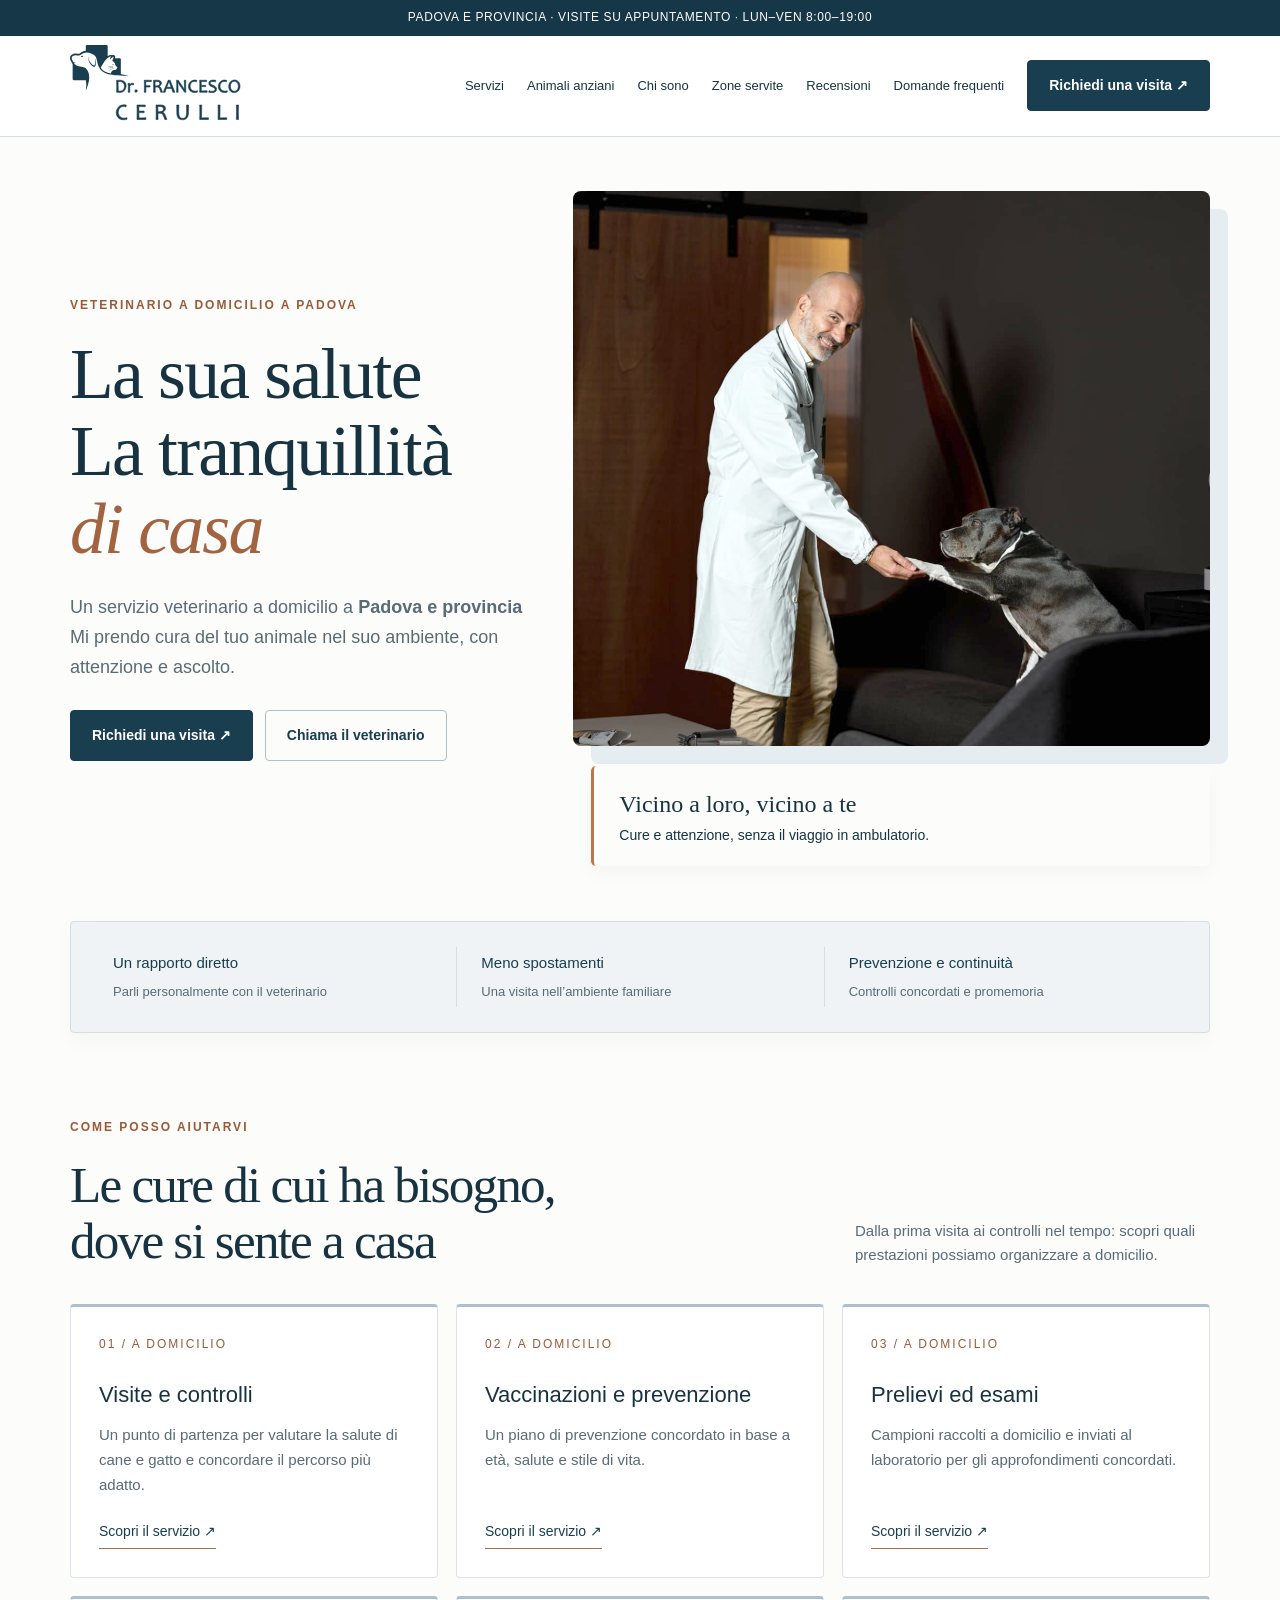
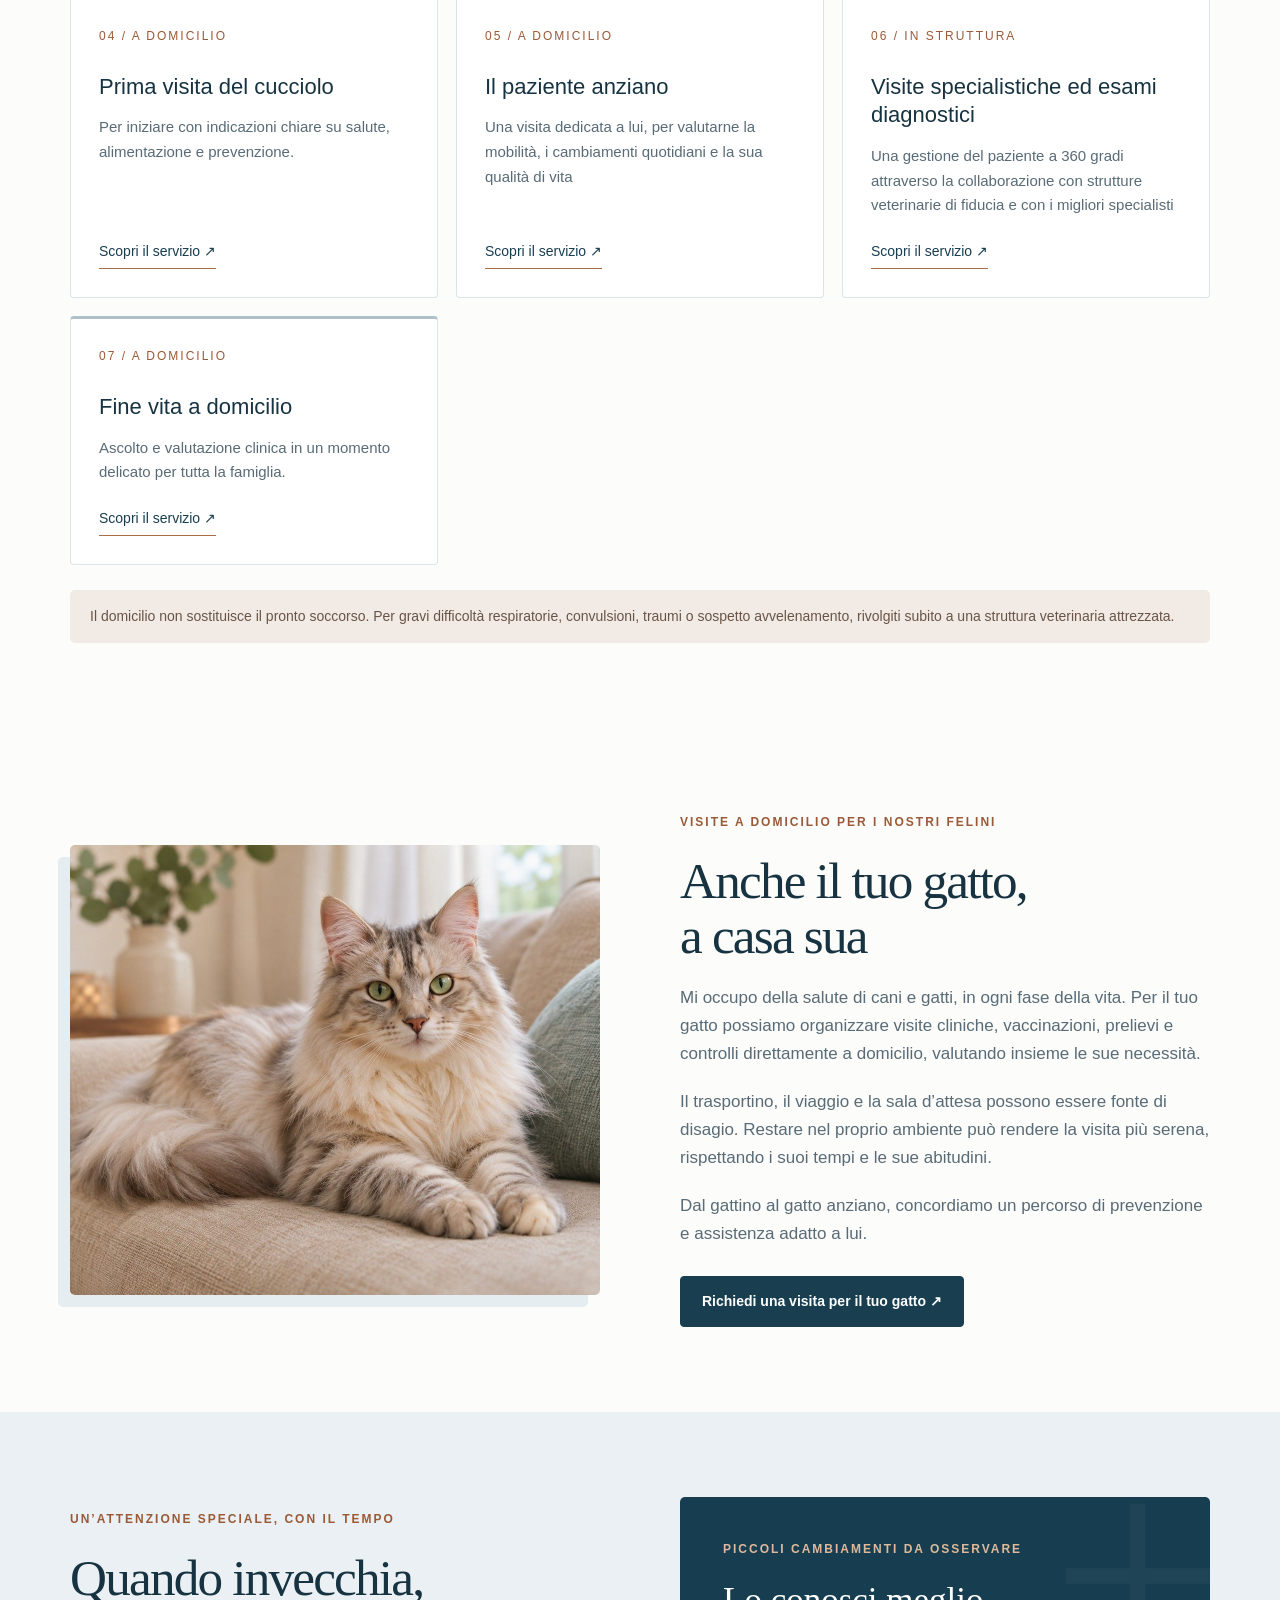
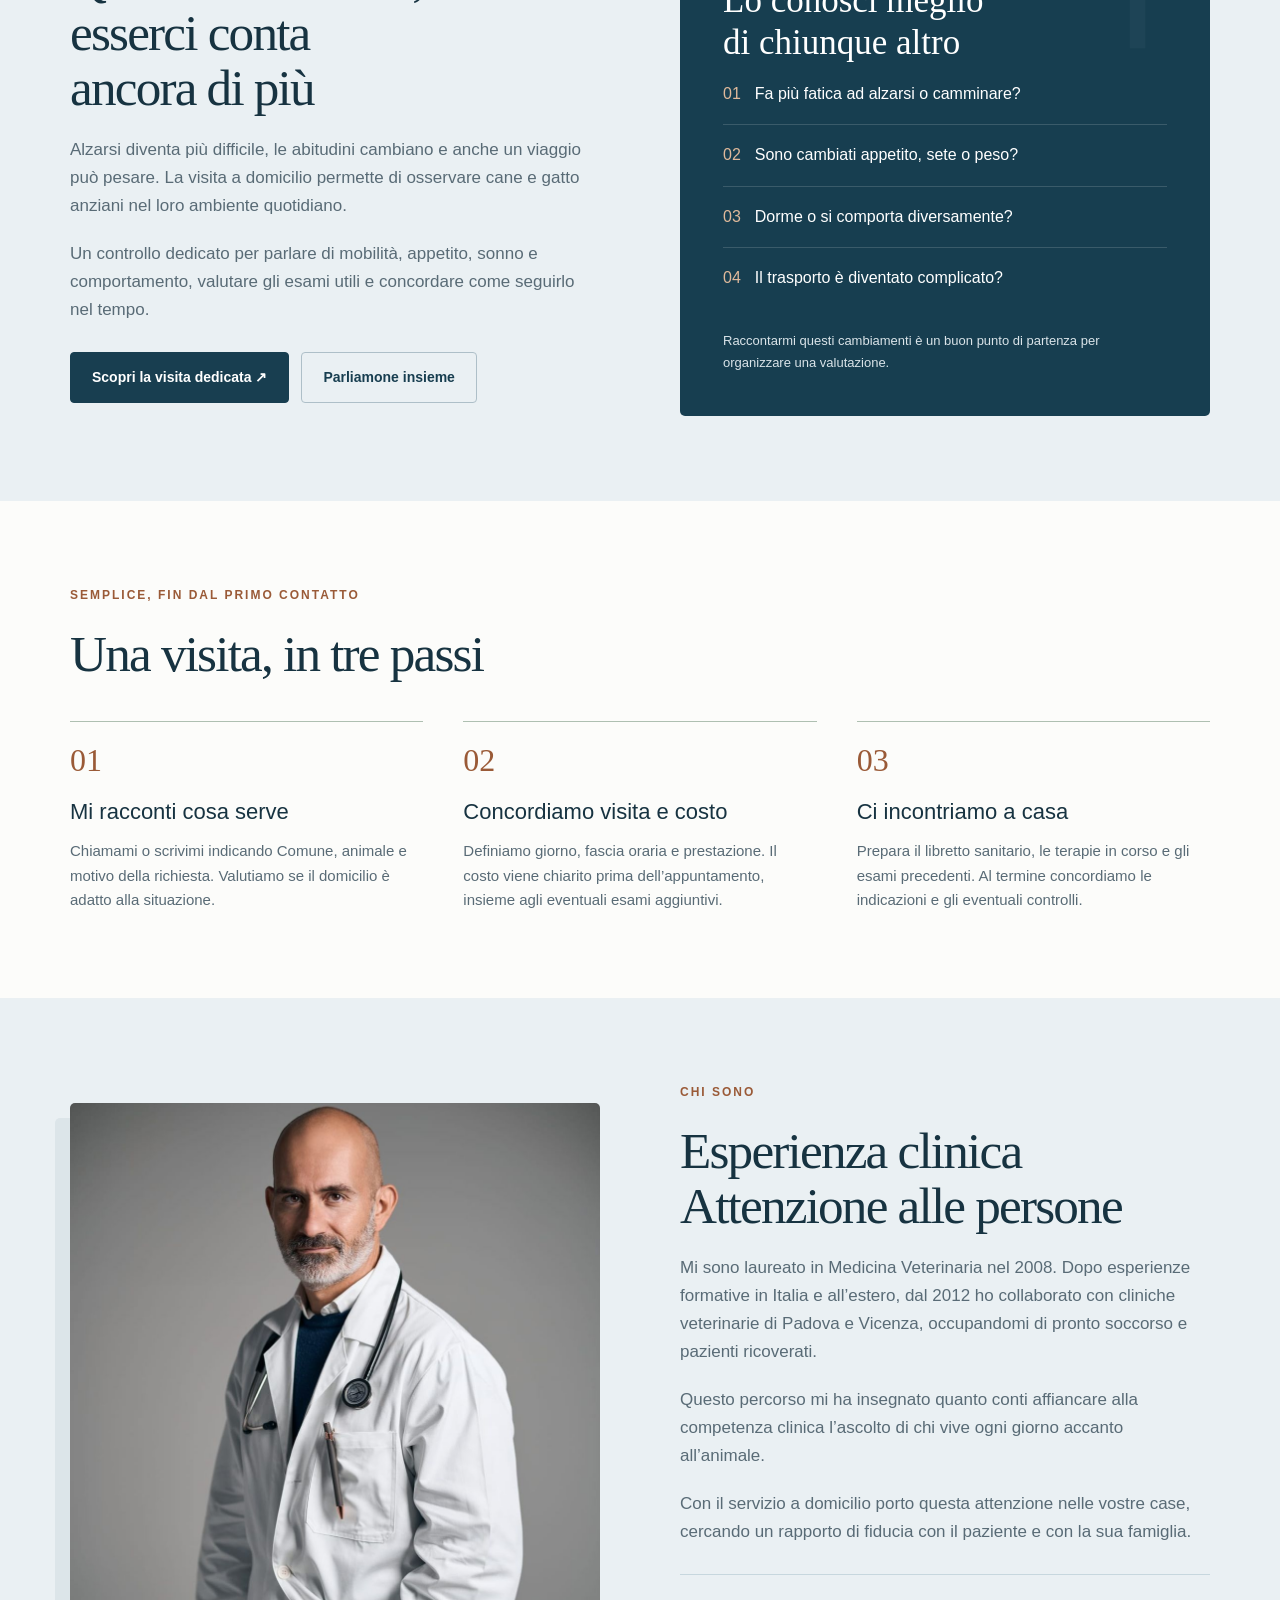
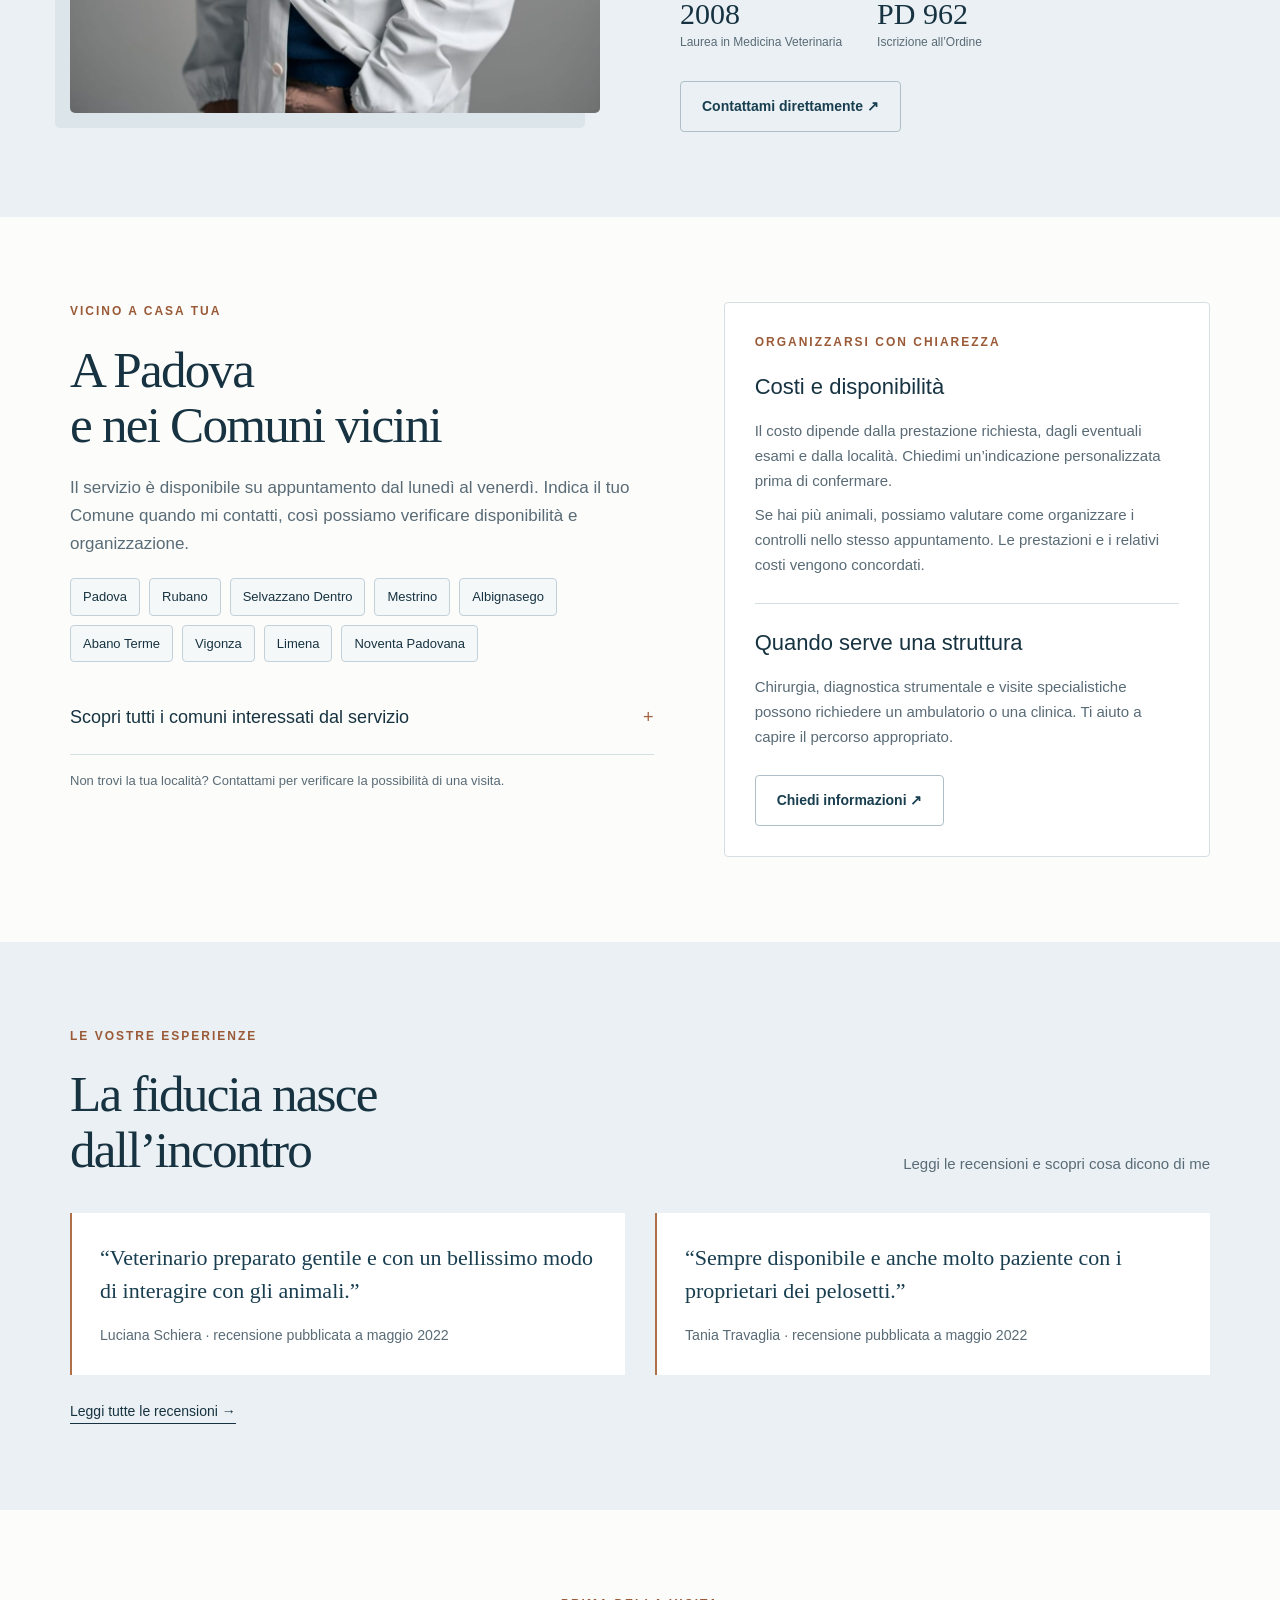
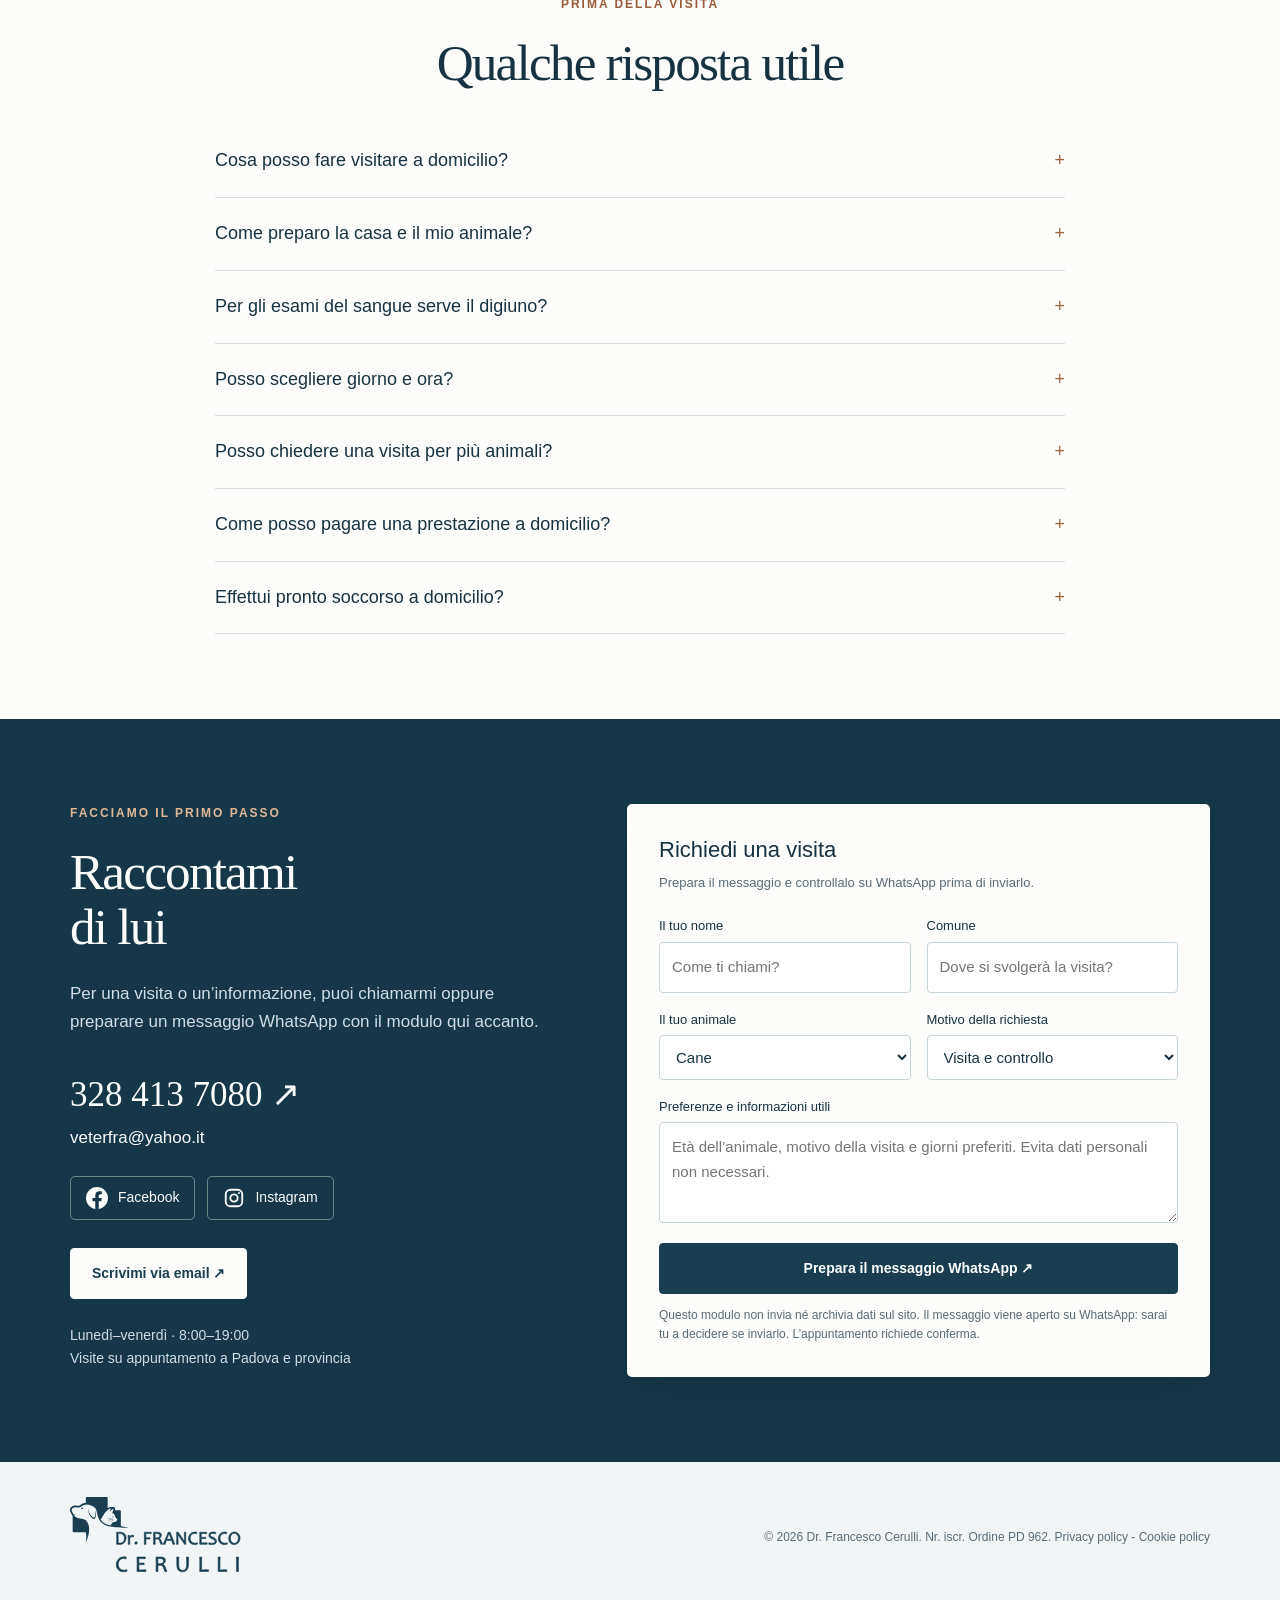
==== commit cc4901e2: "Modifiche del dottore: logo, recensioni, via galleria, Noventa Padovana, foto più chiara, FAQ pagame" ====
--- a/index.html
+++ b/index.html
@@ -1,4 +1,4 @@
-<!doctype html><html lang="it"><head><meta charset="utf-8"><meta name="viewport" content="width=device-width,initial-scale=1"><meta name="description" content="Veterinario a domicilio a Padova e provincia: visite per cani e gatti, vaccini, esami e cure per l’animale anziano, a casa tua. Dott. Francesco Cerulli, su appuntamento."><title>Veterinario a domicilio a Padova | Dott. Francesco Cerulli</title><link rel="canonical" href="https://veterinariocerulli.it/"><link rel="icon" href="/favicon.svg" type="image/svg+xml"><link rel="icon" href="/favicon-32.png" sizes="32x32" type="image/png"><link rel="apple-touch-icon" href="/apple-touch-icon.png"><meta name="theme-color" content="#183e50"><meta property="og:type" content="website"><meta property="og:locale" content="it_IT"><meta property="og:site_name" content="Dott. Francesco Cerulli – Veterinario a domicilio"><meta property="og:title" content="Veterinario a domicilio a Padova | Dott. Francesco Cerulli"><meta property="og:description" content="Veterinario a domicilio a Padova e provincia: visite per cani e gatti, vaccini, esami e cure per l’animale anziano, a casa tua. Dott. Francesco Cerulli, su appuntamento."><meta property="og:url" content="https://veterinariocerulli.it/"><meta property="og:image" content="https://veterinariocerulli.it/assets/og-image.jpg"><meta property="og:image:width" content="1200"><meta property="og:image:height" content="630"><meta name="twitter:card" content="summary_large_image"><script type="application/ld+json">{"@context": "https://schema.org", "@type": "VeterinaryCare", "@id": "https://veterinariocerulli.it/#veterinario", "name": "Dott. Francesco Cerulli – Veterinario a domicilio", "description": "Veterinario a domicilio a Padova e provincia: visite per cani e gatti, vaccinazioni e prevenzione, prelievi ed esami, assistenza al paziente anziano.", "url": "https://veterinariocerulli.it/", "image": "https://veterinariocerulli.it/assets/visita-domicilio.jpg", "logo": "https://veterinariocerulli.it/assets/logo-originale.svg", "telephone": "+39 328 413 7080", "email": "veterfra@yahoo.it", "address": {"@type": "PostalAddress", "addressLocality": "Padova", "addressRegion": "PD", "addressCountry": "IT"}, "areaServed": [{"@type": "City", "name": "Padova"}, {"@type": "City", "name": "Abano Terme"}, {"@type": "City", "name": "Albignasego"}, {"@type": "City", "name": "Cadoneghe"}, {"@type": "City", "name": "Campodoro"}, {"@type": "City", "name": "Curtarolo"}, {"@type": "City", "name": "Grisignano di Zocco"}, {"@type": "City", "name": "Limena"}, {"@type": "City", "name": "Mestrino"}, {"@type": "City", "name": "Montegalda"}, {"@type": "City", "name": "Montegrotto Terme"}, {"@type": "City", "name": "Noventa Padovana"}, {"@type": "City", "name": "Rubano"}, {"@type": "City", "name": "Saccolongo"}, {"@type": "City", "name": "Selvazzano Dentro"}, {"@type": "City", "name": "Torreglia"}, {"@type": "City", "name": "Veggiano"}, {"@type": "City", "name": "Vigodarzere"}, {"@type": "City", "name": "Vigonza"}, {"@type": "City", "name": "Villafranca Padovana"}], "openingHoursSpecification": [{"@type": "OpeningHoursSpecification", "dayOfWeek": ["Monday", "Tuesday", "Wednesday", "Thursday", "Friday"], "opens": "08:00", "closes": "19:00"}], "sameAs": ["https://www.facebook.com/share/1JMPodTMP4/", "https://www.instagram.com/dr.francescocerulli/"], "founder": {"@type": "Person", "name": "Francesco Cerulli", "jobTitle": "Medico veterinario"}}</script><style>
+<!doctype html><html lang="it"><head><meta charset="utf-8"><meta name="viewport" content="width=device-width,initial-scale=1"><meta name="description" content="Veterinario a domicilio a Padova e provincia: visite per cani e gatti, vaccini, esami e cure per l’animale anziano, a casa tua. Dott. Francesco Cerulli, su appuntamento."><title>Veterinario a domicilio a Padova | Dott. Francesco Cerulli</title><link rel="canonical" href="https://veterinariocerulli.it/"><link rel="icon" href="/favicon.svg" type="image/svg+xml"><link rel="icon" href="/favicon-32.png" sizes="32x32" type="image/png"><link rel="apple-touch-icon" href="/apple-touch-icon.png"><meta name="theme-color" content="#183e50"><meta property="og:type" content="website"><meta property="og:locale" content="it_IT"><meta property="og:site_name" content="Dott. Francesco Cerulli – Veterinario a domicilio"><meta property="og:title" content="Veterinario a domicilio a Padova | Dott. Francesco Cerulli"><meta property="og:description" content="Veterinario a domicilio a Padova e provincia: visite per cani e gatti, vaccini, esami e cure per l’animale anziano, a casa tua. Dott. Francesco Cerulli, su appuntamento."><meta property="og:url" content="https://veterinariocerulli.it/"><meta property="og:image" content="https://veterinariocerulli.it/assets/og-image.jpg"><meta property="og:image:width" content="1200"><meta property="og:image:height" content="630"><meta name="twitter:card" content="summary_large_image"><script type="application/ld+json">{"@context": "https://schema.org", "@type": "VeterinaryCare", "@id": "https://veterinariocerulli.it/#veterinario", "name": "Dott. Francesco Cerulli – Veterinario a domicilio", "description": "Veterinario a domicilio a Padova e provincia: visite per cani e gatti, vaccinazioni e prevenzione, prelievi ed esami, assistenza al paziente anziano.", "url": "https://veterinariocerulli.it/", "image": "https://veterinariocerulli.it/assets/veterinario-a-domicilio-padova-dott-francesco-cerulli.jpg", "logo": "https://veterinariocerulli.it/assets/logo-originale.svg", "telephone": "+39 328 413 7080", "email": "veterfra@yahoo.it", "address": {"@type": "PostalAddress", "addressLocality": "Padova", "addressRegion": "PD", "addressCountry": "IT"}, "areaServed": [{"@type": "City", "name": "Padova"}, {"@type": "City", "name": "Abano Terme"}, {"@type": "City", "name": "Albignasego"}, {"@type": "City", "name": "Cadoneghe"}, {"@type": "City", "name": "Campodoro"}, {"@type": "City", "name": "Curtarolo"}, {"@type": "City", "name": "Grisignano di Zocco"}, {"@type": "City", "name": "Limena"}, {"@type": "City", "name": "Mestrino"}, {"@type": "City", "name": "Montegalda"}, {"@type": "City", "name": "Montegrotto Terme"}, {"@type": "City", "name": "Noventa Padovana"}, {"@type": "City", "name": "Rubano"}, {"@type": "City", "name": "Saccolongo"}, {"@type": "City", "name": "Selvazzano Dentro"}, {"@type": "City", "name": "Torreglia"}, {"@type": "City", "name": "Veggiano"}, {"@type": "City", "name": "Vigodarzere"}, {"@type": "City", "name": "Vigonza"}, {"@type": "City", "name": "Villafranca Padovana"}], "openingHoursSpecification": [{"@type": "OpeningHoursSpecification", "dayOfWeek": ["Monday", "Tuesday", "Wednesday", "Thursday", "Friday"], "opens": "08:00", "closes": "19:00"}], "hasMap": "https://maps.google.com/?cid=10258644788592352141", "sameAs": ["https://maps.google.com/?cid=10258644788592352141", "https://www.facebook.com/share/1JMPodTMP4/", "https://www.instagram.com/dr.francescocerulli/"], "founder": {"@type": "Person", "name": "Francesco Cerulli", "jobTitle": "Medico veterinario"}}</script><style>
 :root{--green:#254b41;--sage:#e8eee6;--cream:#f8f6f0;--ink:#243c34;--muted:#637169;--line:#d6ded5;--gold:#bc8550}*{box-sizing:border-box}html{scroll-behavior:smooth;scroll-padding-top:100px}body{margin:0;background:var(--cream);color:var(--ink);font:17px/1.65 Arial,sans-serif}h1,h2,h3,p{margin:0}h1,h2,.serif{font-family:Georgia,serif;font-weight:400;line-height:1.08;letter-spacing:-1.5px}h1{font-size:clamp(48px,5.6vw,82px)}h2{font-size:clamp(35px,4vw,53px)}h3{font-size:22px;line-height:1.3;font-weight:500}p{color:var(--muted)}a{color:inherit;text-decoration:none}button,input,select,textarea{font:inherit}button,a,input,select,textarea{outline-offset:5px}button{cursor:pointer}.wrap{max-width:1220px;margin:auto;padding:0 40px}.eyebrow{text-transform:uppercase;letter-spacing:2px;font-size:12px;font-weight:700;color:#577064;margin-bottom:20px}.topbar{background:var(--green);color:#fff;text-align:center;padding:8px 15px;font-size:12px;letter-spacing:.6px}.header{position:sticky;top:0;background:#f8f6f0f5;backdrop-filter:blur(14px);z-index:20;border-bottom:1px solid var(--line)}.nav{display:flex;align-items:center;justify-content:space-between;gap:24px;height:90px}.brand{display:flex;align-items:center;gap:12px}.mark{border:1px solid #6f8b79;border-radius:50%;height:43px;width:43px;display:grid;place-items:center;font:26px Georgia}.brand strong{display:block;font-family:Georgia,serif;font-size:23px;font-weight:400;line-height:1.2}.brand small{font-size:10px;letter-spacing:2px;text-transform:uppercase}nav{display:flex;align-items:center;gap:23px;font-size:13px}.btn{display:inline-flex;align-items:center;justify-content:center;gap:12px;background:var(--green);color:white;border:1px solid var(--green);border-radius:5px;padding:14px 21px;font-size:14px;font-weight:600;line-height:1.5}.btn.light{background:transparent;color:var(--green);border-color:#aebeb1}.btn.white{background:var(--cream);color:var(--green);border-color:var(--cream)}.actions{display:flex;flex-wrap:wrap;gap:12px;margin-top:28px}.hero{display:grid;grid-template-columns:1.05fr 1fr;gap:55px;padding-top:64px;padding-bottom:65px;align-items:center}.hero p{max-width:460px;margin-top:25px;font-size:18px}.hero h1 em{color:#69816b;font-weight:400}.hero-photo{position:relative;height:560px}.hero-photo img{width:100%;height:100%;object-fit:cover;border-radius:110px 8px 8px 8px;object-position:center}.photo-note{position:absolute;left:-27px;bottom:30px;background:var(--cream);padding:19px 25px;box-shadow:0 10px 40px #233d3520;border-radius:5px;font-size:14px}.photo-note strong{display:block;font-family:Georgia;font-size:24px;font-weight:400}.small{font-size:13px}.trust{display:grid;grid-template-columns:repeat(3,1fr);border-top:1px solid var(--line);border-bottom:1px solid var(--line);padding:25px 0;gap:30px}.trust span{display:block;color:var(--muted);font-size:13px}.trust strong{font-size:15px;font-weight:500}section{padding:85px 0}.section-head{display:flex;justify-content:space-between;gap:40px;align-items:end;margin-bottom:36px}.section-head p{max-width:355px;font-size:15px}.cards{display:grid;grid-template-columns:repeat(3,1fr);gap:18px}.card{background:#fffdf8;padding:28px;border:1px solid var(--line);border-radius:8px;display:flex;flex-direction:column;align-items:start}.num{color:#799381;font-size:12px;letter-spacing:2px;margin-bottom:26px}.card p{font-size:15px;margin:14px 0 22px}.card button{margin-top:auto;background:none;border:0;border-bottom:1px solid #809586;color:var(--green);padding:0 0 5px;font-size:14px}.band{background:var(--sage)}.split{display:grid;grid-template-columns:1fr 1fr;gap:80px;align-items:center}.senior-art{background:var(--green);border-radius:9px;padding:43px;color:white;position:relative;overflow:hidden}.senior-art:after{content:'+';position:absolute;right:-15px;top:-100px;font:310px Georgia;color:#ffffff08}.senior-art .eyebrow{color:#bdcbb8}.senior-art h3{font-family:Georgia;font-size:35px;line-height:1.2}.check{padding:17px 0;border-bottom:1px solid #ffffff25;font-size:16px;display:flex;gap:14px}.check:last-of-type{border:0}.check span{color:#c3d3b8}.copy p{margin-top:20px}.steps{display:grid;grid-template-columns:repeat(3,1fr);gap:40px;margin-top:40px}.step{border-top:1px solid #aebfb1;padding-top:20px}.step b{font:32px Georgia;color:#718775}.step h3{margin:18px 0 12px}.step p{font-size:15px}.portrait{height:550px;width:100%;object-fit:cover;border-radius:8px 8px 100px 8px;object-position:50% 30%}.facts{margin-top:28px;display:flex;gap:35px;border-top:1px solid var(--line);padding-top:22px}.facts strong{font:30px Georgia}.facts small{display:block;font-size:12px;color:var(--muted)}.zone-grid{display:grid;grid-template-columns:1.2fr 1fr;gap:70px}.towns{display:flex;flex-wrap:wrap;gap:9px;margin:20px 0}.towns span{padding:7px 12px;border:1px solid #c5d2c2;border-radius:4px;font-size:13px}.info-box{border:1px solid var(--line);background:#fffdf8;border-radius:8px;padding:30px}.info-box h3{margin-bottom:18px}.info-box p{font-size:15px;margin:10px 0}.faq{max-width:850px;margin:35px auto 0}details{border-bottom:1px solid var(--line);padding:21px 0}summary{cursor:pointer;font-size:18px;list-style:none;display:flex;justify-content:space-between;gap:20px}summary:after{content:'+';color:#6f8b79}details[open] summary:after{content:'−'}details p{font-size:15px;margin-top:15px;max-width:760px}.contact{background:var(--green);color:var(--cream)}.contact .eyebrow,.contact p{color:#c7d5ca}.contact-grid{display:grid;grid-template-columns:.9fr 1.1fr;gap:80px}.contact a.phone{display:block;font-family:Georgia;font-size:35px;margin-top:30px}.contact .hours{margin-top:25px;font-size:14px}.form{background:var(--cream);color:var(--ink);border-radius:8px;padding:32px}.form h3{margin-bottom:7px}.form p{color:var(--muted);font-size:13px}.fields{display:grid;grid-template-columns:1fr 1fr;gap:16px;margin-top:22px}label{display:block;font-size:13px}input,select,textarea{display:block;width:100%;padding:12px;border:1px solid #c4d0c3;border-radius:4px;background:#fffdf9;color:var(--ink);margin-top:5px;min-width:0;font-size:15px}.full{grid-column:1/-1}textarea{resize:vertical}.form .btn{width:100%;margin-top:20px}.form .hint{margin-top:12px;font-size:12px;color:var(--muted)}footer{padding:35px 0 90px;font-size:12px}.footer-row{display:flex;align-items:center;justify-content:space-between;gap:30px}footer p{max-width:650px}.mobile-actions{display:none}.menu{display:none}.quote{padding:28px;border-left:2px solid #91a48b;background:#fffdf8}.quote p{font:22px/1.5 Georgia;color:var(--green)}.quote small{display:block;margin-top:17px;color:var(--muted)}.quotes{display:grid;grid-template-columns:1fr 1fr;gap:30px}.review-link{display:inline-block;margin-top:25px;font-size:14px;border-bottom:1px solid}.notice{background:#eee5d8;padding:15px 20px;font-size:14px;border-radius:5px;margin-top:25px;color:#625340}.modal{border:0;border-radius:10px;padding:38px;max-width:620px;width:calc(100% - 32px);background:var(--cream);color:var(--ink)}.modal::backdrop{background:#142b24aa;backdrop-filter:blur(5px)}.modal h2{font-size:36px;margin:15px 0 20px}.modal p{margin:12px 0;font-size:16px}.close{float:right;background:none;border:1px solid var(--line);border-radius:50%;width:35px;height:35px}.modal ul{padding-left:20px;color:var(--muted)}.center{text-align:center}.center p{max-width:580px;margin:20px auto}.skip{position:absolute;left:-9999px}.skip:focus{left:10px;z-index:99;background:white;padding:15px}
 @media(max-width:1000px){.wrap{padding:0 25px}nav{gap:14px}nav a:not(.btn){display:none}.hero{gap:30px}.hero-photo{height:500px}.split,.contact-grid{gap:40px}.cards{grid-template-columns:repeat(2,1fr)}}@media(max-width:650px){body{font-size:16px}.wrap{padding:0 22px}.nav{height:76px}.brand strong{font-size:19px}.brand small{font-size:8px}nav .btn{display:none}.menu{display:block;border:1px solid var(--line);background:none;border-radius:5px;padding:8px 12px}.header.open nav{position:absolute;top:76px;left:0;right:0;display:flex;flex-direction:column;align-items:stretch;background:var(--cream);padding:20px;box-shadow:0 15px 20px #0001}.header.open nav a{display:block;padding:10px}.hero{grid-template-columns:1fr;padding-top:40px;padding-bottom:35px;gap:35px}h1{font-size:50px}.hero p{font-size:16px}.hero-photo{height:360px;margin-left:12px}.hero-photo img{border-radius:75px 6px 6px 6px}.photo-note{left:-12px;bottom:18px;padding:15px 20px}.trust{grid-template-columns:1fr;gap:15px;padding:22px 0}.trust div{display:flex;align-items:baseline;justify-content:space-between;gap:10px}.trust span{font-size:11px}.trust strong{font-size:13px}section{padding:55px 0}.section-head,.split,.zone-grid,.contact-grid{display:grid;grid-template-columns:1fr;gap:30px}.cards,.steps,.quotes{grid-template-columns:1fr}.card{padding:25px}.num{margin-bottom:16px}.senior-art{padding:28px}.steps{gap:22px}.portrait{height:420px}.fields{grid-template-columns:1fr}.full{grid-column:auto}.form{padding:24px}.mobile-actions{display:flex;position:fixed;bottom:0;left:0;right:0;background:var(--cream);padding:10px 15px calc(10px + env(safe-area-inset-bottom));gap:10px;box-shadow:0 -4px 20px #0001;z-index:25}.mobile-actions a{flex:1;padding:12px 10px}.footer-row{flex-direction:column;text-align:center}.topbar{font-size:10px}.facts{gap:28px}}
 
@@ -24,24 +24,23 @@
 @media(max-width:1000px){.gallery{grid-template-columns:repeat(2,1fr)}}@media(max-width:650px){.gallery{gap:10px}.lb-nav{top:auto;bottom:20px;transform:none}}
 nav a{white-space:nowrap}@media(max-width:1250px) and (min-width:1001px){nav{gap:15px;font-size:12.5px}.real-logo{width:190px}}@media(max-width:1150px) and (min-width:1001px){nav a[href="#anziani"]{display:none}}
 .h1-kicker{display:block;font-family:Arial,sans-serif;font-weight:700;line-height:1.65;letter-spacing:2px}
-</style></head><body><a class="skip" href="#contenuto">Vai al contenuto</a><div class="topbar">PADOVA E PROVINCIA · VISITE SU APPUNTAMENTO · LUN–VEN 8:00–19:00</div><header class="header"><div class="wrap nav"><a class="brand" href="#"><img class="real-logo" src="assets/logo.svg" alt="Dott. Francesco Cerulli — logo con cane e gatto" width="230" height="88"></a><nav aria-label="Menu principale"><a href="#servizi">Servizi</a><a href="#anziani">Animali anziani</a><a href="#chi-sono">Chi sono</a><a href="#zone">Zone servite</a><a href="#galleria">Galleria</a><a href="/testimonianze">Testimonianze</a><a href="#domande">Domande</a><a class="btn" href="#contatti">Richiedi una visita ↗</a></nav><button class="menu" aria-label="Apri menu" aria-expanded="false">Menu ☰</button></div></header>
-<main id="contenuto"><div class="wrap"><section class="hero"><div><h1><span class="eyebrow h1-kicker">Veterinario a domicilio a Padova</span>La sua salute<br>La tranquillità<br><em>di casa</em></h1><p>Un servizio veterinario a domicilio a <strong>Padova e provincia</strong><br>Mi prendo cura del tuo animale nel suo ambiente, con attenzione e ascolto.</p><div class="actions"><a class="btn" href="#contatti">Richiedi una visita ↗</a><a class="btn light" href="tel:+393284137080">Chiama il veterinario</a></div></div><div class="hero-photo"><img src="assets/visita-domicilio.jpg" alt="Il Dott. Francesco Cerulli, veterinario a domicilio a Padova, durante una visita con un cane" fetchpriority="high" width="1600" height="1066"><div class="photo-note"><strong>Vicino a loro, vicino a te</strong>Cure e attenzione, senza il viaggio in ambulatorio.</div></div></section><div class="trust"><div><strong>Un rapporto diretto</strong><span>Parli personalmente con il veterinario</span></div><div><strong>Meno spostamenti</strong><span>Una visita nell’ambiente familiare</span></div><div><strong>Prevenzione e continuità</strong><span>Controlli concordati e promemoria</span></div></div></div>
+.real-logo{width:180px!important;height:auto!important}@media(max-width:650px){.real-logo{width:150px!important}}
+</style></head><body><a class="skip" href="#contenuto">Vai al contenuto</a><div class="topbar">PADOVA E PROVINCIA · VISITE SU APPUNTAMENTO · LUN–VEN 8:00–19:00</div><header class="header"><div class="wrap nav"><a class="brand" href="#"><img class="real-logo" src="assets/logo.svg" alt="Dott. Francesco Cerulli — logo con cane e gatto" width="230" height="88"></a><nav aria-label="Menu principale"><a href="#servizi">Servizi</a><a href="#anziani">Animali anziani</a><a href="#chi-sono">Chi sono</a><a href="#zone">Zone servite</a><a href="/recensioni">Recensioni</a><a href="#domande">Domande frequenti</a><a class="btn" href="#contatti">Richiedi una visita ↗</a></nav><button class="menu" aria-label="Apri menu" aria-expanded="false">Menu ☰</button></div></header>
+<main id="contenuto"><div class="wrap"><section class="hero"><div><h1><span class="eyebrow h1-kicker">Veterinario a domicilio a Padova</span>La sua salute<br>La tranquillità<br><em>di casa</em></h1><p>Un servizio veterinario a domicilio a <strong>Padova e provincia</strong><br>Mi prendo cura del tuo animale nel suo ambiente, con attenzione e ascolto.</p><div class="actions"><a class="btn" href="#contatti">Richiedi una visita ↗</a><a class="btn light" href="tel:+393284137080">Chiama il veterinario</a></div></div><div class="hero-photo"><img src="assets/veterinario-a-domicilio-padova-dott-francesco-cerulli.jpg" alt="Il Dott. Francesco Cerulli, veterinario a domicilio a Padova, durante una visita con un cane" fetchpriority="high" width="1600" height="1066"><div class="photo-note"><strong>Vicino a loro, vicino a te</strong>Cure e attenzione, senza il viaggio in ambulatorio.</div></div></section><div class="trust"><div><strong>Un rapporto diretto</strong><span>Parli personalmente con il veterinario</span></div><div><strong>Meno spostamenti</strong><span>Una visita nell’ambiente familiare</span></div><div><strong>Prevenzione e continuità</strong><span>Controlli concordati e promemoria</span></div></div></div>
 <section id="servizi"><div class="wrap"><div class="section-head"><div><div class="eyebrow">Come posso aiutarvi</div><h2>Le cure di cui ha bisogno,<br>dove si sente a casa</h2></div><p>Dalla prima visita ai controlli nel tempo: scopri quali prestazioni possiamo organizzare a domicilio.</p></div><div class="cards" id="service-cards"></div><div class="notice">Il domicilio non sostituisce il pronto soccorso. Per gravi difficoltà respiratorie, convulsioni, traumi o sospetto avvelenamento, rivolgiti subito a una struttura veterinaria attrezzata.</div></div></section>
 <section id="gatti"><div class="wrap split"><img class="cat-photo" src="assets/gatto-felini.jpg" alt="Gatto dal pelo chiaro e dagli occhi verdi rilassato sul divano di casa" loading="lazy" width="1200" height="900"><div class="copy"><div class="eyebrow">Visite a domicilio per i nostri felini</div><h2>Anche il tuo gatto,<br>a casa sua</h2><p>Mi occupo della salute di cani e gatti, in ogni fase della vita. Per il tuo gatto possiamo organizzare visite cliniche, vaccinazioni, prelievi e controlli direttamente a domicilio, valutando insieme le sue necessità.</p><p>Il trasportino, il viaggio e la sala d’attesa possono essere fonte di disagio. Restare nel proprio ambiente può rendere la visita più serena, rispettando i suoi tempi e le sue abitudini.</p><p>Dal gattino al gatto anziano, concordiamo un percorso di prevenzione e assistenza adatto a lui.</p><div class="actions"><a class="btn" href="#contatti" onclick="document.querySelector('[name=animale]').value='Gatto'">Richiedi una visita per il tuo gatto ↗</a></div></div></div></section>
 <section class="band" id="anziani"><div class="wrap split"><div class="copy"><div class="eyebrow">Un’attenzione speciale, con il tempo</div><h2>Quando invecchia,<br>esserci conta<br>ancora di più</h2><p>Alzarsi diventa più difficile, le abitudini cambiano e anche un viaggio può pesare. La visita a domicilio permette di osservare cane e gatto anziani nel loro ambiente quotidiano.</p><p>Un controllo dedicato per parlare di mobilità, appetito, sonno e comportamento, valutare gli esami utili e concordare come seguirlo nel tempo.</p><div class="actions"><button class="btn" onclick="showService(4)">Scopri la visita dedicata ↗</button><a class="btn light" href="#contatti">Parliamone insieme</a></div></div><div class="senior-art"><div class="eyebrow">Piccoli cambiamenti da osservare</div><h3>Lo conosci meglio<br>di chiunque altro</h3><div class="check"><span>01</span> Fa più fatica ad alzarsi o camminare?</div><div class="check"><span>02</span> Sono cambiati appetito, sete o peso?</div><div class="check"><span>03</span> Dorme o si comporta diversamente?</div><div class="check"><span>04</span> Il trasporto è diventato complicato?</div><p style="color:#c7d5ca;font-size:13px;margin-top:22px">Raccontarmi questi cambiamenti è un buon punto di partenza per organizzare una valutazione.</p></div></div></section>
 <section id="come-funziona"><div class="wrap"><div class="eyebrow">Semplice, fin dal primo contatto</div><h2>Una visita, in tre passi</h2><div class="steps"><div class="step"><b>01</b><h3>Mi racconti cosa serve</h3><p>Chiamami o scrivimi indicando Comune, animale e motivo della richiesta. Valutiamo se il domicilio è adatto alla situazione.</p></div><div class="step"><b>02</b><h3>Concordiamo visita e costo</h3><p>Definiamo giorno, fascia oraria e prestazione. Il costo viene chiarito prima dell’appuntamento, insieme agli eventuali esami aggiuntivi.</p></div><div class="step"><b>03</b><h3>Ci incontriamo a casa</h3><p>Prepara il libretto sanitario, le terapie in corso e gli esami precedenti. Al termine concordiamo le indicazioni e gli eventuali controlli.</p></div></div></div></section>
 <section class="band" id="chi-sono"><div class="wrap split"><img class="portrait" src="assets/ritratto-cerulli.jpg" alt="Ritratto del Dott. Francesco Cerulli, medico veterinario" loading="lazy" width="1066" height="1600"><div class="copy"><div class="eyebrow">Chi sono</div><h2>Esperienza clinica<br>Attenzione alle persone</h2><p>Mi sono laureato in Medicina Veterinaria nel 2008. Dopo esperienze formative in Italia e all’estero, dal 2012 ho collaborato con cliniche veterinarie di Padova e Vicenza, occupandomi di pronto soccorso e pazienti ricoverati.</p><p>Questo percorso mi ha insegnato quanto conti affiancare alla competenza clinica l’ascolto di chi vive ogni giorno accanto all’animale.</p><p>Con il servizio a domicilio porto questa attenzione nelle vostre case, cercando un rapporto di fiducia con il paziente e con la sua famiglia.</p><div class="facts"><div><strong>2008</strong><small>Laurea in Medicina Veterinaria</small></div><div><strong>PD 962</strong><small>Iscrizione all’Ordine</small></div></div><div class="actions"><a class="btn light" href="#contatti">Contattami direttamente ↗</a></div></div></div></section>
-<section id="galleria"><div class="wrap"><div class="section-head"><div><div class="eyebrow">Momenti dalle visite</div><h2>Galleria</h2></div><p>Alcuni momenti del mio lavoro, a casa dei miei pazienti.</p></div><div class="gallery" id="gallery-grid"></div></div></section>
-<section id="zone"><div class="wrap zone-grid"><div><div class="eyebrow">Vicino a casa tua</div><h2>A Padova<br>e nei Comuni vicini</h2><p style="margin-top:22px">Il servizio è disponibile su appuntamento dal lunedì al venerdì. Indica il tuo Comune quando mi contatti, così possiamo verificare disponibilità e organizzazione.</p><div class="towns" id="towns"></div><details><summary>Scopri tutti i comuni interessati dal servizio</summary><p>Padova, Abano Terme, Albignasego, Cadoneghe, Campodoro, Curtarolo, Grisignano di Zocco, Limena, Mestrino, Montegalda, Montegrotto Terme, Noventa Padovana, Rubano, Saccolongo, Selvazzano Dentro, Torreglia, Veggiano, Vigodarzere, Vigonza e Villafranca Padovana.</p></details><p class="small" style="margin-top:15px">Non trovi la tua località? Contattami per verificare la possibilità di una visita.</p></div><div class="info-box"><div class="eyebrow">Organizzarsi con chiarezza</div><h3>Costi e disponibilità</h3><p>Il costo dipende dalla prestazione richiesta, dagli eventuali esami e dalla località. Chiedimi un’indicazione personalizzata prima di confermare.</p><p>Se hai più animali, possiamo valutare come organizzare i controlli nello stesso appuntamento. Le prestazioni e i relativi costi vengono concordati.</p><hr style="border:0;border-top:1px solid var(--line);margin:25px 0"><h3>Quando serve una struttura</h3><p>Chirurgia, diagnostica strumentale e visite specialistiche possono richiedere un ambulatorio o una clinica. Ti aiuto a capire il percorso appropriato.</p><a class="btn light" href="#contatti" style="margin-top:15px">Chiedi informazioni ↗</a></div></div></section>
-<section class="band" id="testimonianze"><div class="wrap"><div class="section-head"><div><div class="eyebrow">Le vostre esperienze</div><h2>La fiducia nasce<br>dall’incontro</h2></div><p>Leggi le recensioni e scopri cosa dicono di me</p></div><div class="quotes"><div class="quote"><p>“Veterinario preparato gentile e con un bellissimo modo di interagire con gli animali.”</p><small>Luciana Schiera · recensione pubblicata a maggio 2022</small></div><div class="quote"><p>“Sempre disponibile e anche molto paziente con i proprietari dei pelosetti.”</p><small>Tania Travaglia · recensione pubblicata a maggio 2022</small></div></div><a class="review-link" href="/testimonianze">Leggi tutte le testimonianze ↗</a></div></section>
-<section id="domande"><div class="wrap"><div class="center"><div class="eyebrow">Prima della visita</div><h2>Qualche risposta utile</h2></div><div class="faq"><details><summary>Cosa posso fare visitare a domicilio?</summary><p>Cani e gatti per visite cliniche, prevenzione, vaccinazioni, controlli e prelievi. La possibilità di gestire un problema a domicilio va valutata caso per caso al momento del contatto.</p></details><details><summary>Come preparo la casa e il mio animale?</summary><p>Scegli uno spazio tranquillo e sicuro. Tieni a disposizione libretto sanitario, referti e nomi dei farmaci assunti. Per un gatto, evita che possa uscire o nascondersi in luoghi inaccessibili prima dell’arrivo. Riceverai eventuali indicazioni specifiche per la prestazione concordata.</p></details><details><summary>Per gli esami del sangue serve il digiuno?</summary><p>Dipende dagli esami e dalle condizioni del paziente. Concordiamo prima come prepararlo: non modificare pasti o terapie senza indicazioni personalizzate.</p></details><details><summary>Posso scegliere giorno e ora?</summary><p>Puoi indicare le tue preferenze. L’appuntamento viene confermato direttamente, considerando disponibilità, zona e necessità del paziente. L’invio di una richiesta non costituisce prenotazione.</p></details><details><summary>Posso chiedere una visita per più animali?</summary><p>Sì, possiamo concordare un unico appuntamento per più animali. Indica specie, numero e prestazioni richieste: definiamo prima tempi e costi.</p></details><details><summary>Effettui pronto soccorso a domicilio?</summary><p>Il servizio descritto è su appuntamento e non sostituisce una clinica di pronto soccorso. In caso di emergenza non aspettare una risposta a un messaggio: rivolgiti subito a una struttura attrezzata.</p></details></div></div></section>
-<section class="contact" id="contatti"><div class="wrap contact-grid"><div><div class="eyebrow">Facciamo il primo passo</div><h2>Raccontami<br>di lui</h2><p style="margin-top:25px">Per una visita o un’informazione, puoi chiamarmi oppure preparare un messaggio WhatsApp con il modulo qui accanto.</p><a class="phone" href="tel:+393284137080">328 413 7080 ↗</a><a href="mailto:veterfra@yahoo.it">veterfra@yahoo.it</a><div class="social-links" aria-label="Seguimi sui social"><a class="social-link" href="https://www.facebook.com/share/1JMPodTMP4/" target="_blank" rel="noopener noreferrer" aria-label="Facebook del Dott. Francesco Cerulli (si apre in una nuova scheda)"><svg viewBox="0 0 24 24" fill="currentColor" aria-hidden="true"><path d="M24 12.073C24 5.405 18.627 0 12 0S0 5.405 0 12.073C0 18.1 4.388 23.095 10.125 24v-8.437H7.078v-3.49h3.047v-2.66c0-3.025 1.792-4.697 4.533-4.697 1.312 0 2.686.235 2.686.235v2.971H15.83c-1.49 0-1.955.93-1.955 1.885v2.266h3.328l-.532 3.49h-2.796V24C19.612 23.095 24 18.1 24 12.073z"/></svg>Facebook</a><a class="social-link" href="https://www.instagram.com/dr.francescocerulli/" target="_blank" rel="noopener noreferrer" aria-label="Instagram del Dott. Francesco Cerulli (si apre in una nuova scheda)"><svg viewBox="0 0 24 24" fill="none" stroke="currentColor" stroke-width="2" aria-hidden="true"><rect x="3" y="3" width="18" height="18" rx="5"/><circle cx="12" cy="12" r="4"/><circle cx="17.5" cy="6.5" r="1" fill="currentColor" stroke="none"/></svg>Instagram</a></div><div class="actions"><a class="btn white" href="mailto:veterfra@yahoo.it?subject=Richiesta%20visita%20a%20domicilio">Scrivimi via email ↗</a></div><p class="hours">Lunedì–venerdì · 8:00–19:00<br>Visite su appuntamento a Padova e provincia</p></div><form class="form" id="visit-form"><h3>Richiedi una visita</h3><p>Prepara il messaggio e controllalo su WhatsApp prima di inviarlo.</p><div class="fields"><label>Il tuo nome<input name="nome" autocomplete="given-name" required placeholder="Come ti chiami?"></label><label>Comune<input name="comune" autocomplete="address-level2" required placeholder="Dove si svolgerà la visita?"></label><label>Il tuo animale<select name="animale"><option>Cane</option><option>Gatto</option><option>Più animali</option></select></label><label>Motivo della richiesta<select name="servizio"><option>Visita e controllo</option><option>Vaccinazioni e prevenzione</option><option>Prelievi ed esami</option><option>Paziente anziano</option><option>Prima visita cucciolo</option><option>Fine vita</option><option>Informazioni</option></select></label><label class="full">Preferenze e informazioni utili<textarea name="messaggio" rows="3" placeholder="Età dell’animale, motivo della visita e giorni preferiti. Evita dati personali non necessari."></textarea></label></div><button class="btn" type="submit">Prepara il messaggio WhatsApp ↗</button><p class="hint">Questo modulo non invia né archivia dati sul sito. Il messaggio viene aperto su WhatsApp: sarai tu a decidere se inviarlo. L’appuntamento richiede conferma.</p></form></div></section></main><footer><div class="wrap footer-row"><div class="brand"><img class="real-logo" src="assets/logo.svg" alt="Dott. Francesco Cerulli — logo con cane e gatto" width="230" height="88"></div><div><p>© 2026 Dr. Francesco Cerulli. Nr. iscr. Ordine PD 962. <a href="/privacy">Privacy policy</a> - <a href="/privacy#cookie">Cookie policy</a></p></div></div></footer><div class="mobile-actions"><a class="btn light" href="tel:+393284137080">Chiama</a><a class="btn light" href="mailto:veterfra@yahoo.it?subject=Richiesta%20visita%20a%20domicilio">Email</a><a class="btn" href="#contatti">Richiedi visita</a></div><dialog class="modal" id="service-modal"><button class="close" aria-label="Chiudi dettagli" onclick="document.querySelector('#service-modal').close()">×</button><div id="modal-content"></div><a href="#contatti" class="btn" onclick="document.querySelector('#service-modal').close()" style="margin-top:20px">Richiedi informazioni ↗</a></dialog><dialog class="lightbox" id="lightbox"><button class="close" aria-label="Chiudi galleria" onclick="this.closest('dialog').close()">×</button><button class="lb-nav lb-prev" aria-label="Foto precedente">‹</button><img id="lb-img" alt=""><p id="lb-cap"></p><button class="lb-nav lb-next" aria-label="Foto successiva">›</button></dialog><script>
+<section id="zone"><div class="wrap zone-grid"><div><div class="eyebrow">Vicino a casa tua</div><h2>A Padova<br>e nei Comuni vicini</h2><p style="margin-top:22px">Il servizio è disponibile su appuntamento dal lunedì al venerdì. Indica il tuo Comune quando mi contatti, così possiamo verificare disponibilità e organizzazione.</p><div class="towns" id="towns"><span>Padova</span><span>Rubano</span><span>Selvazzano Dentro</span><span>Mestrino</span><span>Albignasego</span><span>Abano Terme</span><span>Vigonza</span><span>Limena</span><span>Noventa Padovana</span></div><details><summary>Scopri tutti i comuni interessati dal servizio</summary><p>Padova, Abano Terme, Albignasego, Cadoneghe, Campodoro, Curtarolo, Grisignano di Zocco, Limena, Mestrino, Montegalda, Montegrotto Terme, Noventa Padovana, Rubano, Saccolongo, Selvazzano Dentro, Torreglia, Veggiano, Vigodarzere, Vigonza e Villafranca Padovana.</p></details><p class="small" style="margin-top:15px">Non trovi la tua località? Contattami per verificare la possibilità di una visita.</p></div><div class="info-box"><div class="eyebrow">Organizzarsi con chiarezza</div><h3>Costi e disponibilità</h3><p>Il costo dipende dalla prestazione richiesta, dagli eventuali esami e dalla località. Chiedimi un’indicazione personalizzata prima di confermare.</p><p>Se hai più animali, possiamo valutare come organizzare i controlli nello stesso appuntamento. Le prestazioni e i relativi costi vengono concordati.</p><hr style="border:0;border-top:1px solid var(--line);margin:25px 0"><h3>Quando serve una struttura</h3><p>Chirurgia, diagnostica strumentale e visite specialistiche possono richiedere un ambulatorio o una clinica. Ti aiuto a capire il percorso appropriato.</p><a class="btn light" href="#contatti" style="margin-top:15px">Chiedi informazioni ↗</a></div></div></section>
+<section class="band" id="testimonianze"><div class="wrap"><div class="section-head"><div><div class="eyebrow">Le vostre esperienze</div><h2>La fiducia nasce<br>dall’incontro</h2></div><p>Leggi le recensioni e scopri cosa dicono di me</p></div><div class="quotes"><div class="quote"><p>“Veterinario preparato gentile e con un bellissimo modo di interagire con gli animali.”</p><small>Luciana Schiera · recensione pubblicata a maggio 2022</small></div><div class="quote"><p>“Sempre disponibile e anche molto paziente con i proprietari dei pelosetti.”</p><small>Tania Travaglia · recensione pubblicata a maggio 2022</small></div></div><a class="review-link" href="/recensioni">Leggi tutte le recensioni →</a></div></section>
+<section id="domande"><div class="wrap"><div class="center"><div class="eyebrow">Prima della visita</div><h2>Qualche risposta utile</h2></div><div class="faq"><details><summary>Cosa posso fare visitare a domicilio?</summary><p>Cani e gatti per visite cliniche, prevenzione, vaccinazioni, controlli e prelievi. La possibilità di gestire un problema a domicilio va valutata caso per caso al momento del contatto.</p></details><details><summary>Come preparo la casa e il mio animale?</summary><p>Scegli uno spazio tranquillo e sicuro. Tieni a disposizione libretto sanitario, referti e nomi dei farmaci assunti. Per un gatto, evita che possa uscire o nascondersi in luoghi inaccessibili prima dell’arrivo. Riceverai eventuali indicazioni specifiche per la prestazione concordata.</p></details><details><summary>Per gli esami del sangue serve il digiuno?</summary><p>Dipende dagli esami e dalle condizioni del paziente. Concordiamo prima come prepararlo: non modificare pasti o terapie senza indicazioni personalizzate.</p></details><details><summary>Posso scegliere giorno e ora?</summary><p>Puoi indicare le tue preferenze. L’appuntamento viene confermato direttamente, considerando disponibilità, zona e necessità del paziente. L’invio di una richiesta non costituisce prenotazione.</p></details><details><summary>Posso chiedere una visita per più animali?</summary><p>Sì, possiamo concordare un unico appuntamento per più animali. Indica specie, numero e prestazioni richieste: definiamo prima tempi e costi.</p></details><details><summary>Come posso pagare una prestazione a domicilio?</summary><p>Puoi pagare comodamente a domicilio, al termine della visita, in contanti oppure con bancomat o carta di credito tramite POS.</p></details><details><summary>Effettui pronto soccorso a domicilio?</summary><p>Il servizio descritto è su appuntamento e non sostituisce una clinica di pronto soccorso. In caso di emergenza non aspettare una risposta a un messaggio: rivolgiti subito a una struttura attrezzata.</p></details></div></div></section>
+<section class="contact" id="contatti"><div class="wrap contact-grid"><div><div class="eyebrow">Facciamo il primo passo</div><h2>Raccontami<br>di lui</h2><p style="margin-top:25px">Per una visita o un’informazione, puoi chiamarmi oppure preparare un messaggio WhatsApp con il modulo qui accanto.</p><a class="phone" href="tel:+393284137080">328 413 7080 ↗</a><a href="mailto:veterfra@yahoo.it">veterfra@yahoo.it</a><div class="social-links" aria-label="Seguimi sui social"><a class="social-link" href="https://www.facebook.com/share/1JMPodTMP4/" target="_blank" rel="noopener noreferrer" aria-label="Facebook del Dott. Francesco Cerulli (si apre in una nuova scheda)"><svg viewBox="0 0 24 24" fill="currentColor" aria-hidden="true"><path d="M24 12.073C24 5.405 18.627 0 12 0S0 5.405 0 12.073C0 18.1 4.388 23.095 10.125 24v-8.437H7.078v-3.49h3.047v-2.66c0-3.025 1.792-4.697 4.533-4.697 1.312 0 2.686.235 2.686.235v2.971H15.83c-1.49 0-1.955.93-1.955 1.885v2.266h3.328l-.532 3.49h-2.796V24C19.612 23.095 24 18.1 24 12.073z"/></svg>Facebook</a><a class="social-link" href="https://www.instagram.com/dr.francescocerulli/" target="_blank" rel="noopener noreferrer" aria-label="Instagram del Dott. Francesco Cerulli (si apre in una nuova scheda)"><svg viewBox="0 0 24 24" fill="none" stroke="currentColor" stroke-width="2" aria-hidden="true"><rect x="3" y="3" width="18" height="18" rx="5"/><circle cx="12" cy="12" r="4"/><circle cx="17.5" cy="6.5" r="1" fill="currentColor" stroke="none"/></svg>Instagram</a></div><div class="actions"><a class="btn white" href="mailto:veterfra@yahoo.it?subject=Richiesta%20visita%20a%20domicilio">Scrivimi via email ↗</a></div><p class="hours">Lunedì–venerdì · 8:00–19:00<br>Visite su appuntamento a Padova e provincia</p></div><form class="form" id="visit-form"><h3>Richiedi una visita</h3><p>Prepara il messaggio e controllalo su WhatsApp prima di inviarlo.</p><div class="fields"><label>Il tuo nome<input name="nome" autocomplete="given-name" required placeholder="Come ti chiami?"></label><label>Comune<input name="comune" autocomplete="address-level2" required placeholder="Dove si svolgerà la visita?"></label><label>Il tuo animale<select name="animale"><option>Cane</option><option>Gatto</option><option>Più animali</option></select></label><label>Motivo della richiesta<select name="servizio"><option>Visita e controllo</option><option>Vaccinazioni e prevenzione</option><option>Prelievi ed esami</option><option>Paziente anziano</option><option>Prima visita cucciolo</option><option>Fine vita</option><option>Informazioni</option></select></label><label class="full">Preferenze e informazioni utili<textarea name="messaggio" rows="3" placeholder="Età dell’animale, motivo della visita e giorni preferiti. Evita dati personali non necessari."></textarea></label></div><button class="btn" type="submit">Prepara il messaggio WhatsApp ↗</button><p class="hint">Questo modulo non invia né archivia dati sul sito. Il messaggio viene aperto su WhatsApp: sarai tu a decidere se inviarlo. L’appuntamento richiede conferma.</p></form></div></section></main><footer><div class="wrap footer-row"><div class="brand"><img class="real-logo" src="assets/logo.svg" alt="Dott. Francesco Cerulli — logo con cane e gatto" width="230" height="88"></div><div><p>© 2026 Dr. Francesco Cerulli. Nr. iscr. Ordine PD 962. <a href="/privacy">Privacy policy</a> - <a href="/privacy#cookie">Cookie policy</a></p></div></div></footer><div class="mobile-actions"><a class="btn light" href="tel:+393284137080">Chiama</a><a class="btn light" href="mailto:veterfra@yahoo.it?subject=Richiesta%20visita%20a%20domicilio">Email</a><a class="btn" href="#contatti">Richiedi visita</a></div><dialog class="modal" id="service-modal"><button class="close" aria-label="Chiudi dettagli" onclick="document.querySelector('#service-modal').close()">×</button><div id="modal-content"></div><a href="#contatti" class="btn" onclick="document.querySelector('#service-modal').close()" style="margin-top:20px">Richiedi informazioni ↗</a></dialog><script>
 const services=[['Visite e controlli','Un punto di partenza per valutare la salute di cane e gatto e concordare il percorso più adatto.','La visita parte dal racconto del proprietario: abitudini, sintomi, alimentazione e terapie. Segue l’esame clinico e la valutazione degli eventuali approfondimenti.',['Visita clinica generale','Controlli e monitoraggio nel tempo','Valutazione dell’opportunità di esami o invio in struttura']],['Vaccinazioni e prevenzione','Un piano di prevenzione concordato in base a età, salute e stile di vita.','Vaccinazioni e prevenzione vengono definite dopo la valutazione del paziente. Porta il libretto sanitario, così possiamo verificare la storia vaccinale e programmare i richiami.',['Vaccinazioni per cani e gatti','Prevenzione della filariosi e dei parassiti','Microchip e pratiche anagrafiche ove applicabili']],['Prelievi ed esami','Campioni raccolti a domicilio e inviati al laboratorio per gli approfondimenti concordati.','Gli esami vengono scelti in base al motivo della visita e alle necessità cliniche. Ti indico prima come preparare il paziente o raccogliere gli eventuali campioni.',['Esami ematici e test selezionati','Esami delle urine e delle feci','Campionamenti citologici quando indicati']],['Prima visita del cucciolo','Per iniziare con indicazioni chiare su salute, alimentazione e prevenzione.','La prima visita è un’occasione per conoscere il nuovo arrivato e rispondere alle domande della famiglia. Tieni pronti i documenti sanitari ricevuti da allevamento, rifugio o precedente proprietario.',['Controllo clinico iniziale','Piano vaccinale e antiparassitario','Indicazioni sulla gestione e sui controlli']],['Il paziente anziano','Una visita dedicata a lui, per valutarne la mobilità, i cambiamenti quotidiani e la sua qualità di vita','La valutazione considera la storia clinica e i cambiamenti osservati in casa: movimento, appetito, sete, sonno e comportamento. Insieme concordiamo eventuali esami, indicazioni e controlli.',['Visita e raccolta della storia clinica','Valutazione dei cambiamenti riferiti dal proprietario','Programmazione di approfondimenti e monitoraggio']],['Visite specialistiche ed esami diagnostici','Una gestione del paziente a 360 gradi attraverso la collaborazione con strutture veterinarie di fiducia e con i migliori specialisti','',['Dermatologia, oculistica, cardiologia, oncologia, neurologia, medicina comportamentale e chirurgia','Radiografie, ecografie, TC, RM ed altri accertamenti']],['Fine vita a domicilio','Ascolto e valutazione clinica in un momento delicato per tutta la famiglia.','Un colloquio e una valutazione aiutano a comprendere la situazione e le possibilità di assistenza. L’eventuale eutanasia viene valutata dal veterinario in base alle condizioni cliniche e alla sofferenza del paziente.',['Valutazione della situazione clinica','Confronto con la famiglia sulle opzioni appropriate','Organizzazione dell’assistenza quando indicata']]];
 document.querySelector('#service-cards').innerHTML=services.map((s,i)=>`<article class="card"><span class="num">0${i+1} / ${i===5 ? 'IN STRUTTURA' : 'A DOMICILIO'}</span><h3>${s[0]}</h3><p>${s[1]}</p><button onclick="showService(${i})">Scopri il servizio ↗</button></article>`).join('');
 function showService(i){const s=services[i];document.querySelector('#modal-content').innerHTML=`<div class="eyebrow">${i===5 ? 'Servizi in struttura' : 'Servizi a domicilio'}</div><h2>${s[0]}</h2>${s[2] ? '<p>'+s[2]+'</p>' : ''}<ul>${s[3].map(x=>'<li>'+x+'</li>').join('')}</ul>`;document.querySelector('#service-modal').showModal()}
-document.querySelector('#towns').innerHTML=['Padova','Rubano','Selvazzano Dentro','Mestrino','Albignasego','Abano Terme','Vigonza','Limena'].map(t=>'<span>'+t+'</span>').join('');
+
 document.querySelector('.menu').addEventListener('click',e=>{const open=document.querySelector('.header').classList.toggle('open');e.currentTarget.setAttribute('aria-expanded',open)});document.querySelectorAll('nav a').forEach(a=>a.onclick=()=>{document.querySelector('.header').classList.remove('open');document.querySelector('.menu').setAttribute('aria-expanded','false')});
 document.querySelector('#visit-form').addEventListener('submit',e=>{e.preventDefault();const d=new FormData(e.currentTarget);const msg=`Buongiorno Dott. Cerulli, sono ${d.get('nome')}. Vorrei richiedere una visita a ${d.get('comune')}.\nAnimale: ${d.get('animale')}.\nMotivo: ${d.get('servizio')}.\n${d.get('messaggio')}\nPuò indicarmi disponibilità e costo?`;window.open('https://wa.me/393284137080?text='+encodeURIComponent(msg),'_blank','noopener')});document.querySelector('#service-modal').addEventListener('click',e=>{if(e.target===e.currentTarget){const r=e.currentTarget.getBoundingClientRect();if(e.clientX<r.left||e.clientX>r.right||e.clientY<r.top||e.clientY>r.bottom)e.currentTarget.close()}});
 
-(async()=>{const sec=document.querySelector('#galleria'),grid=document.querySelector('#gallery-grid');let items=[];try{items=(await (await fetch('galleria.json',{cache:'no-store'})).json()).filter(x=>x&&x.immagine)}catch(e){}if(!items.length){sec.remove();document.querySelector('nav a[href="#galleria"]')?.remove();return}const src=p=>p.replace(/^\//,'');const esc=s=>(s||'').replace(/[&<>"]/g,c=>({'&':'&amp;','<':'&lt;','>':'&gt;','"':'&quot;'}[c]));grid.innerHTML=items.map((x,i)=>`<button data-i="${i}" aria-label="Apri foto ${i+1}"><img src="${esc(src(x.immagine))}" alt="${esc(x.didascalia)||'Foto dalla galleria'}" loading="lazy"></button>`).join('');const lb=document.querySelector('#lightbox'),im=document.querySelector('#lb-img'),cap=document.querySelector('#lb-cap');let cur=0;const show=i=>{cur=(i+items.length)%items.length;const x=items[cur];im.src=src(x.immagine);im.alt=x.didascalia||'';cap.textContent=x.didascalia||''};grid.addEventListener('click',e=>{const b=e.target.closest('button');if(!b)return;show(+b.dataset.i);lb.showModal()});lb.querySelector('.lb-prev').onclick=()=>show(cur-1);lb.querySelector('.lb-next').onclick=()=>show(cur+1);lb.addEventListener('keydown',e=>{if(e.key==='ArrowLeft')show(cur-1);if(e.key==='ArrowRight')show(cur+1)});lb.addEventListener('click',e=>{if(e.target===lb)lb.close()})})();
 </script></body></html>
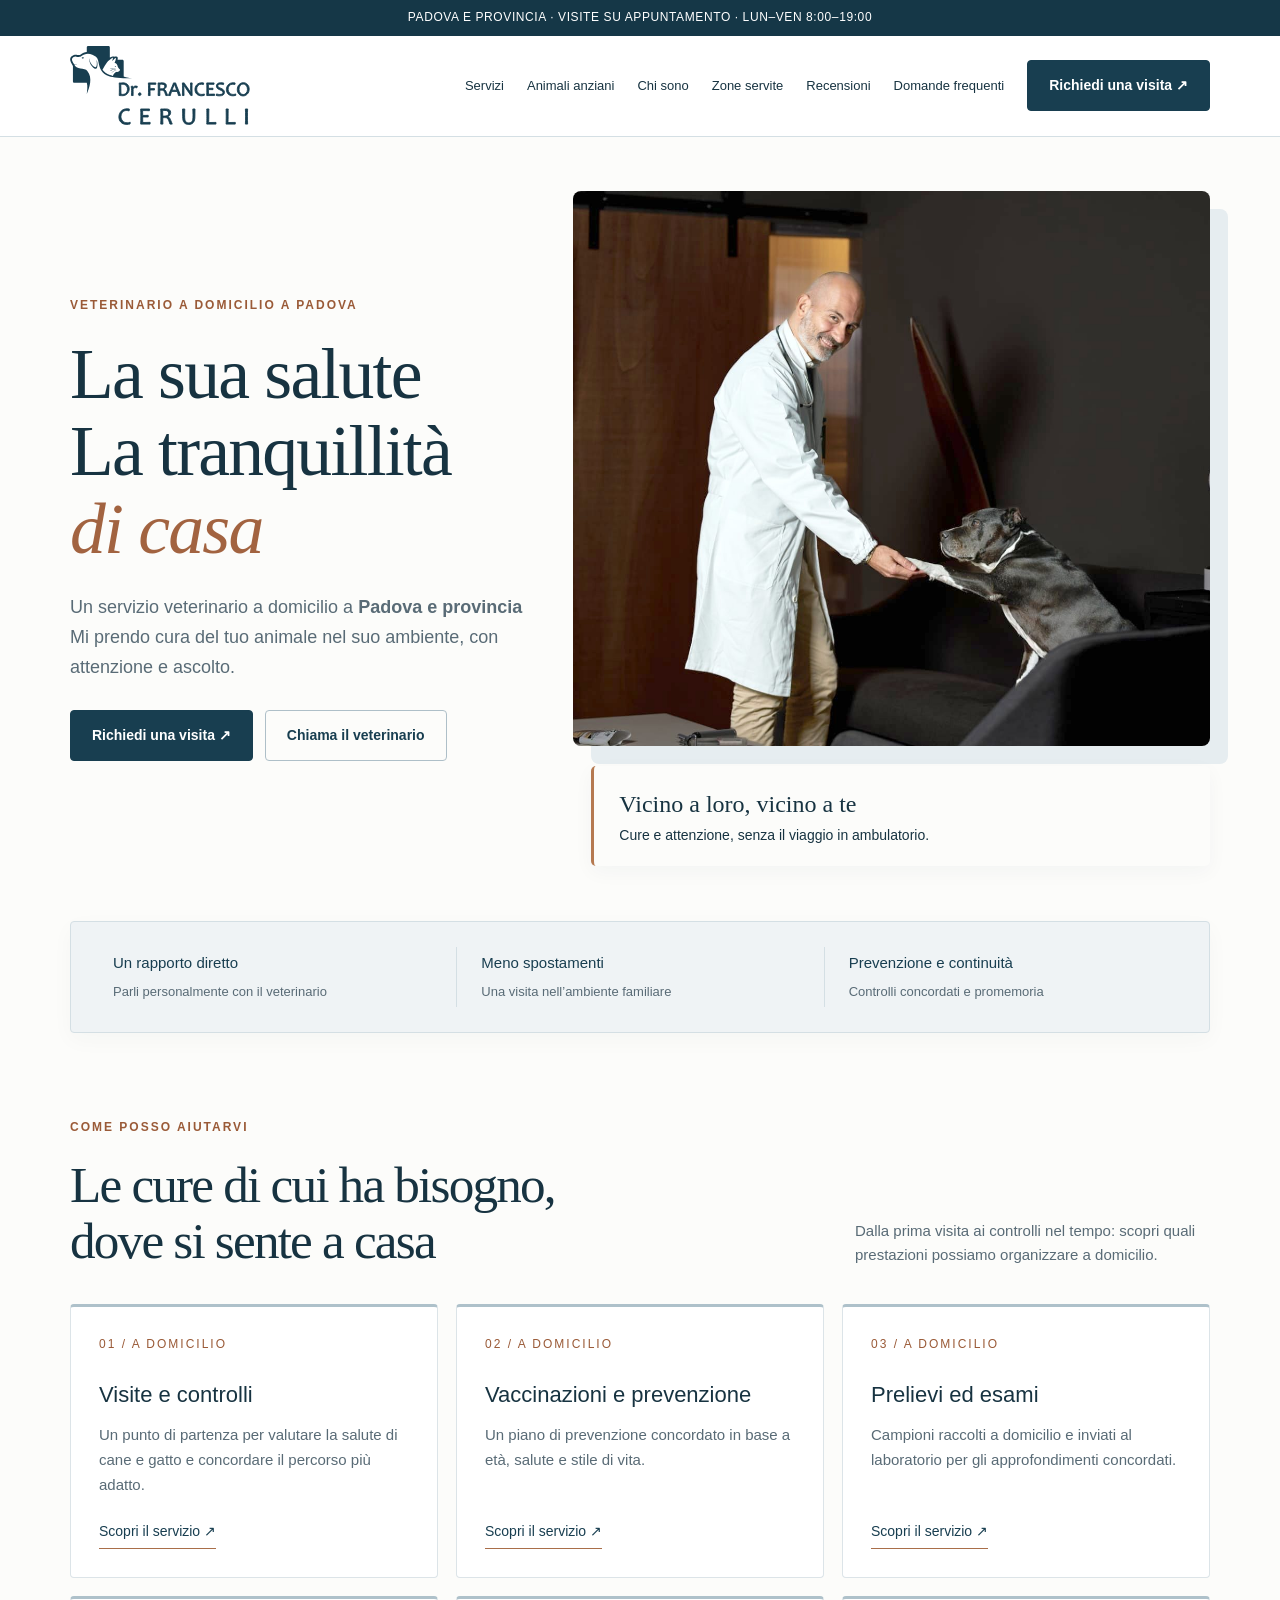
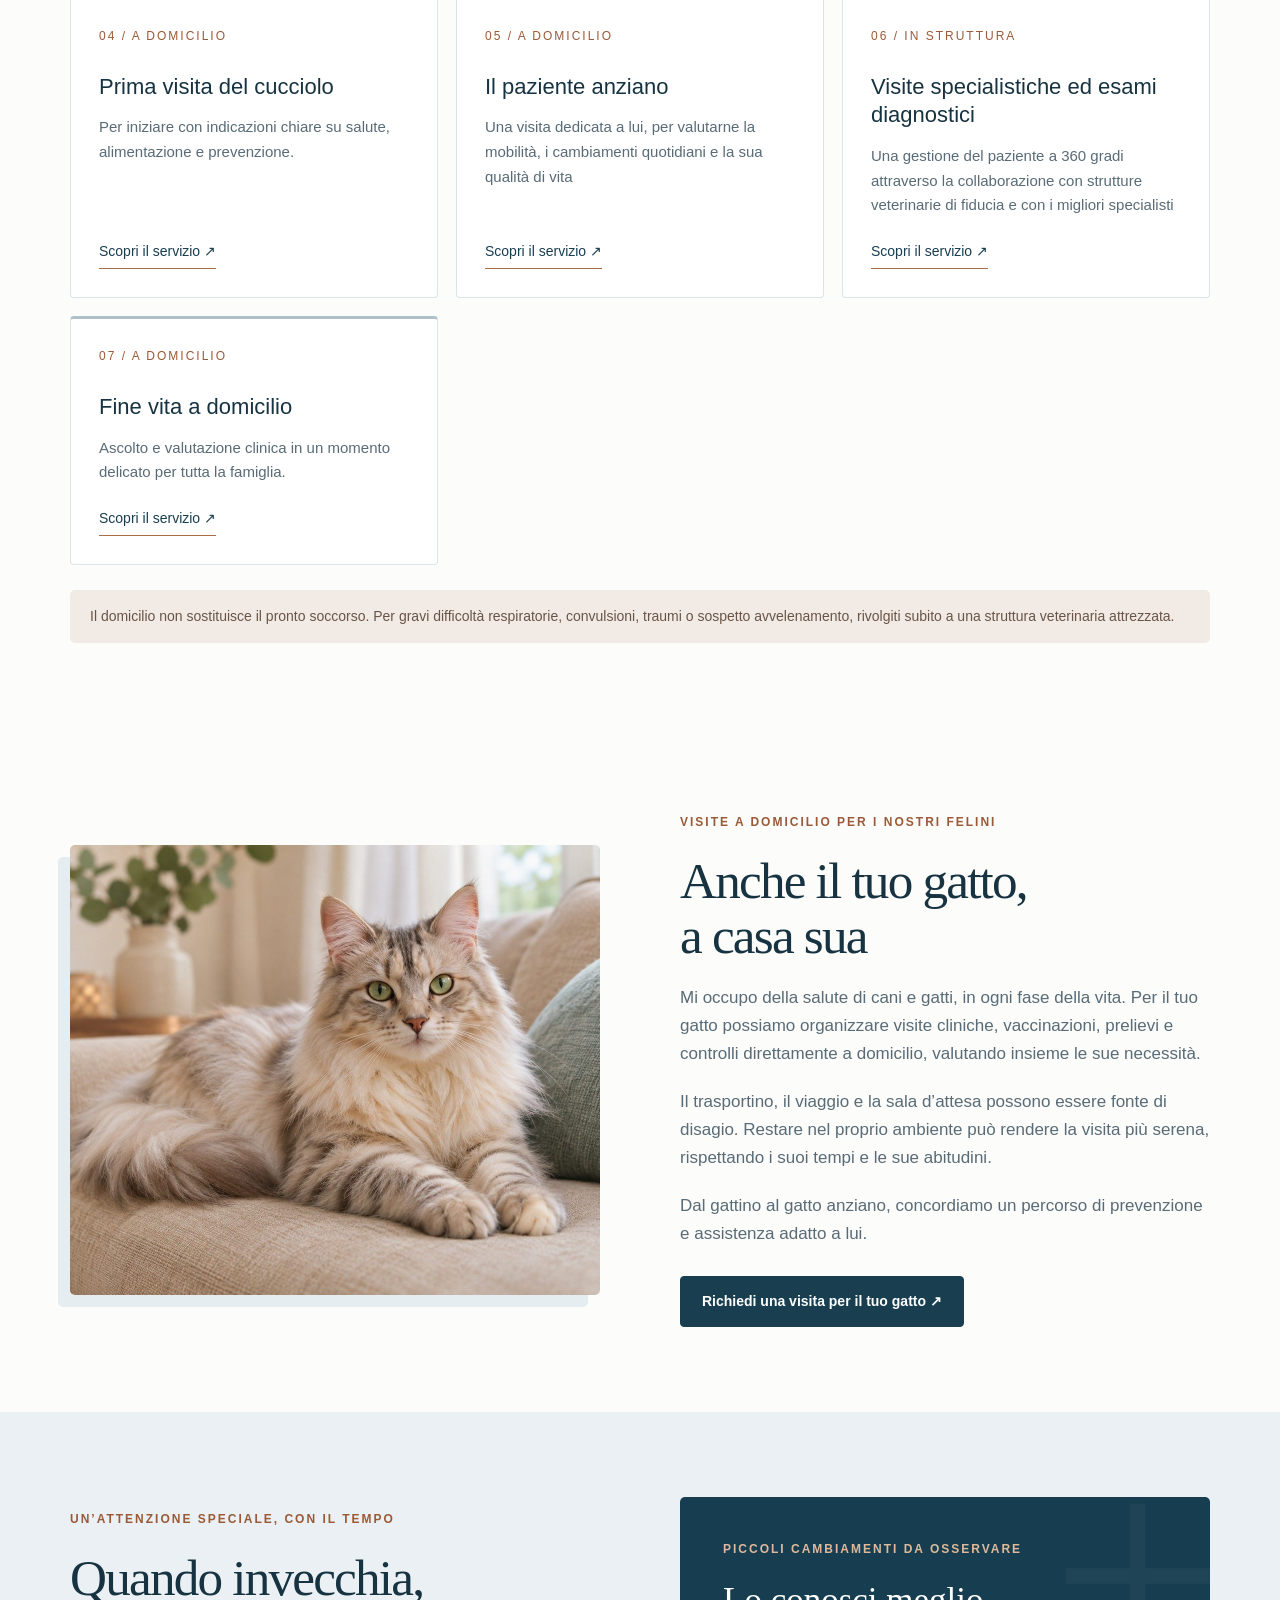
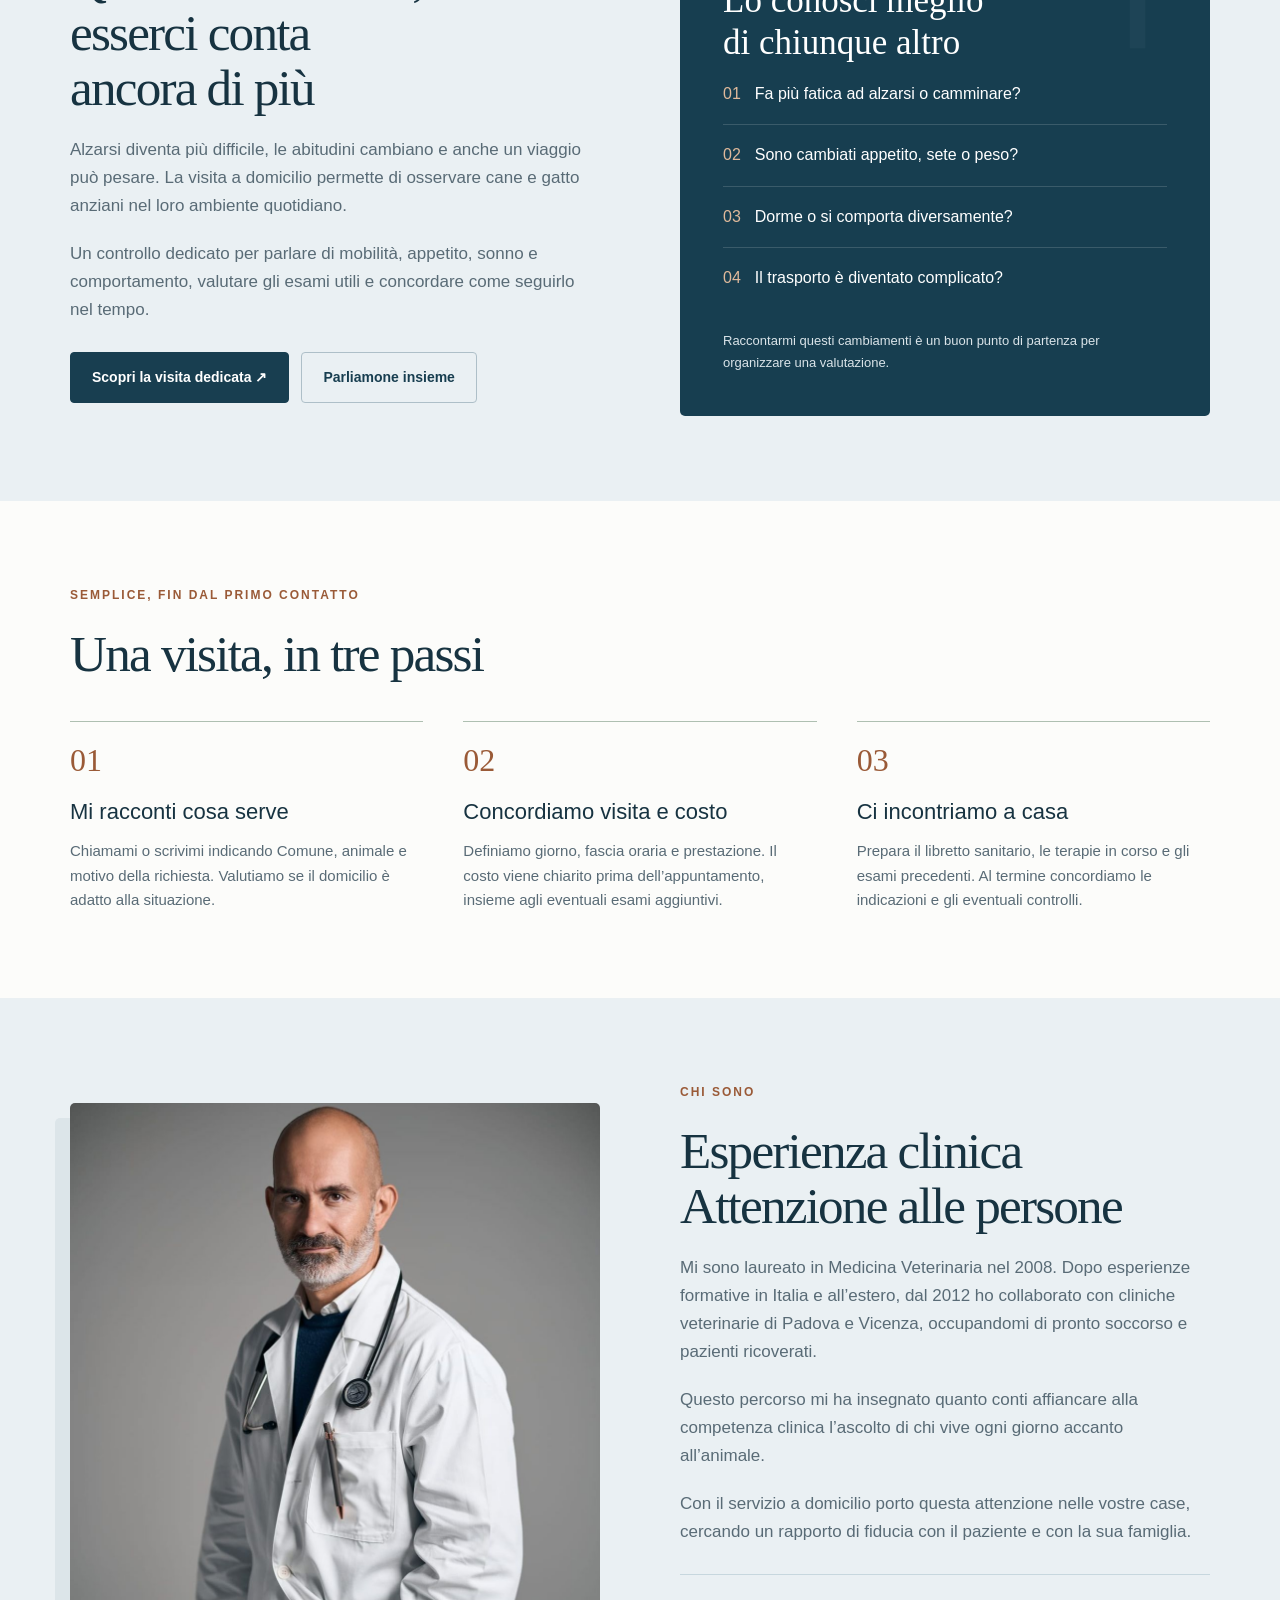
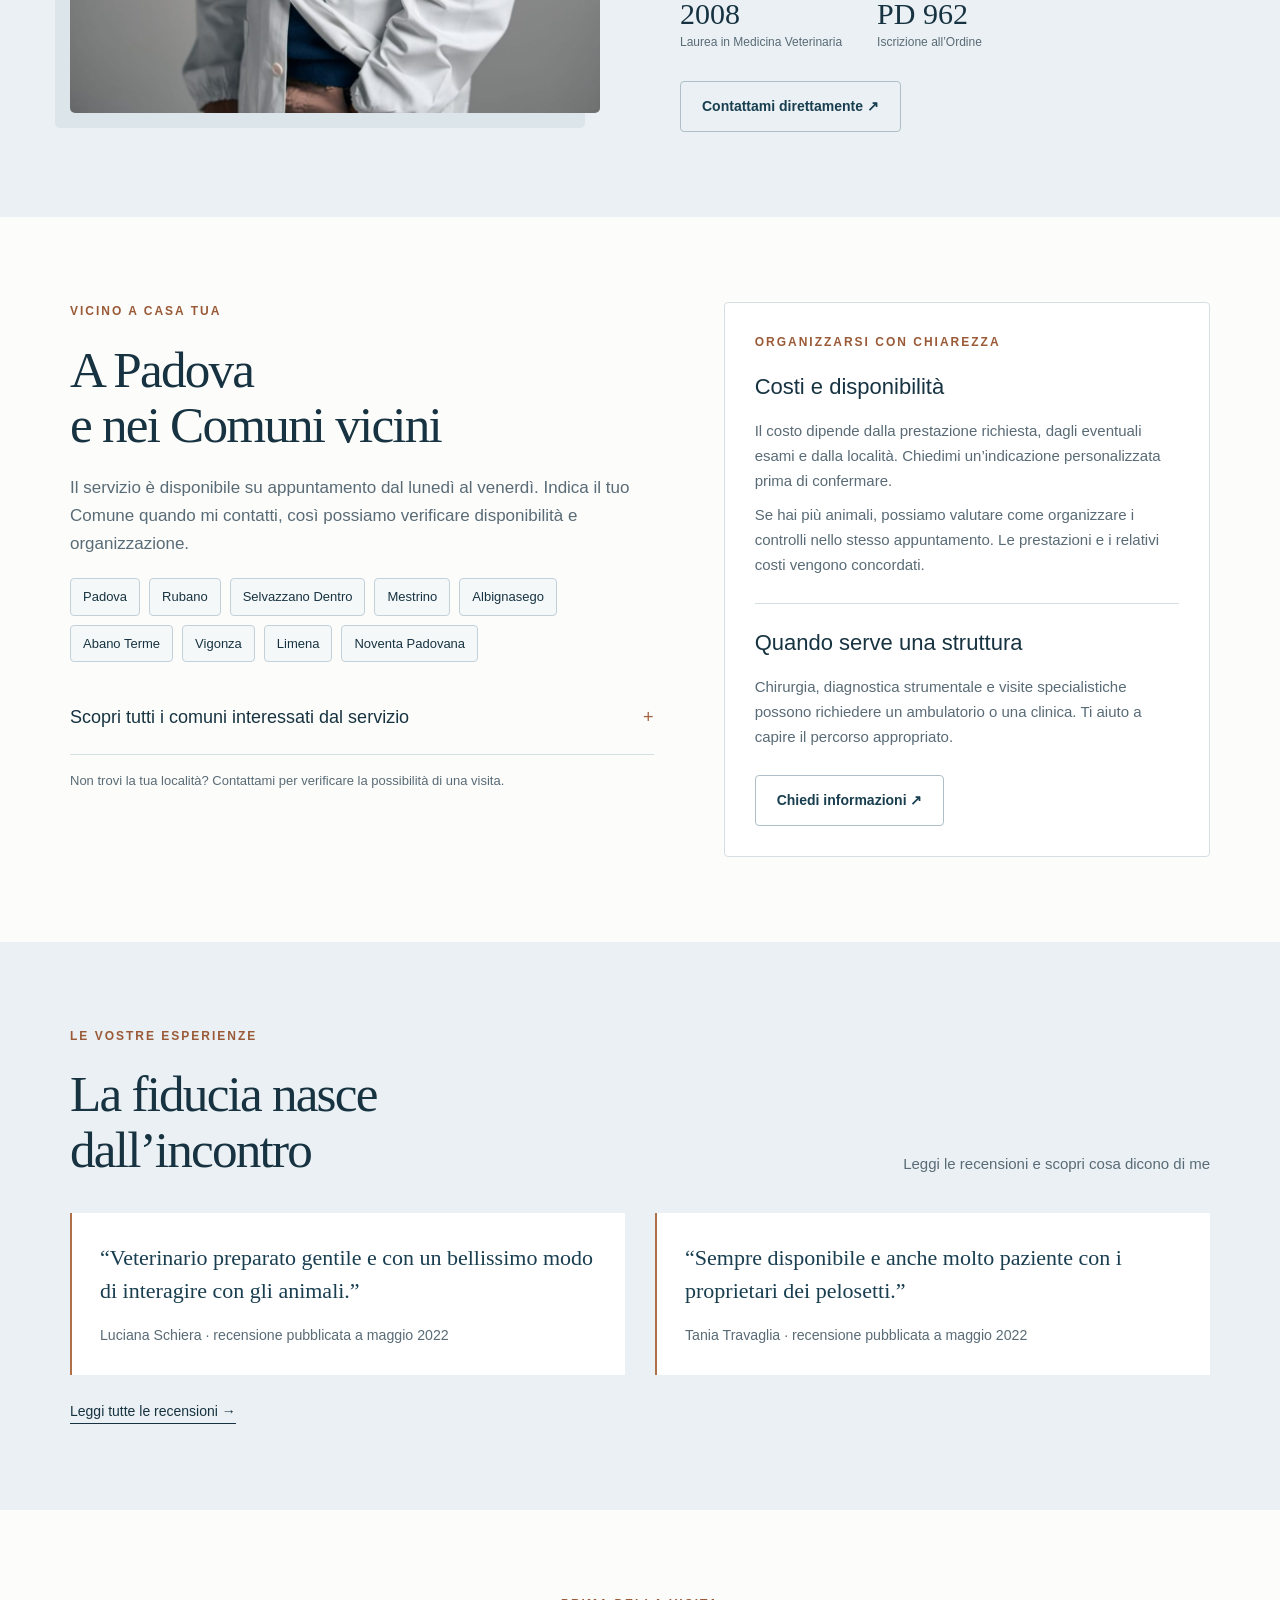
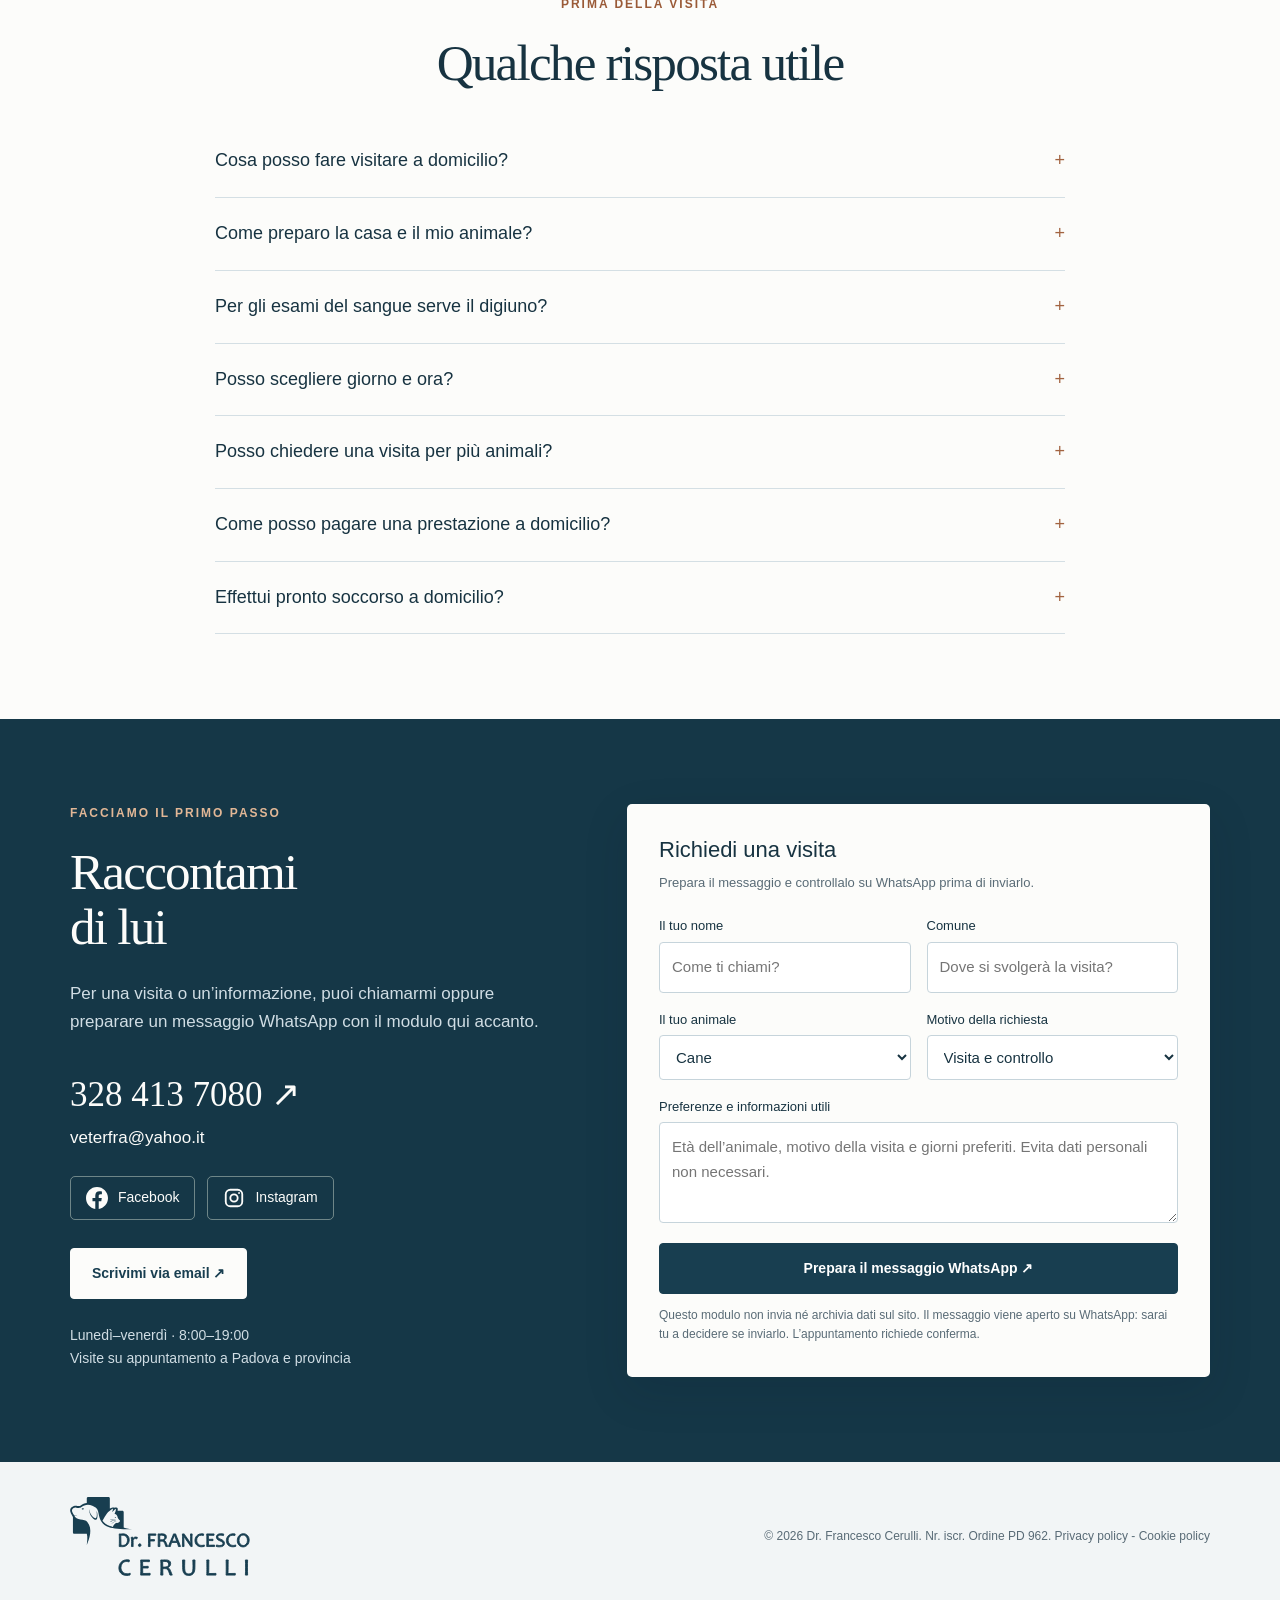
==== commit 23e1d5d1: "Logo: scritta più spessa come la bozza, margini rifilati, nuovo nome file per svuotare la cache; cac" ====
--- a/index.html
+++ b/index.html
@@ -25,7 +25,7 @@
 nav a{white-space:nowrap}@media(max-width:1250px) and (min-width:1001px){nav{gap:15px;font-size:12.5px}.real-logo{width:190px}}@media(max-width:1150px) and (min-width:1001px){nav a[href="#anziani"]{display:none}}
 .h1-kicker{display:block;font-family:Arial,sans-serif;font-weight:700;line-height:1.65;letter-spacing:2px}
 .real-logo{width:180px!important;height:auto!important}@media(max-width:650px){.real-logo{width:150px!important}}
-</style></head><body><a class="skip" href="#contenuto">Vai al contenuto</a><div class="topbar">PADOVA E PROVINCIA · VISITE SU APPUNTAMENTO · LUN–VEN 8:00–19:00</div><header class="header"><div class="wrap nav"><a class="brand" href="#"><img class="real-logo" src="assets/logo.svg" alt="Dott. Francesco Cerulli — logo con cane e gatto" width="230" height="88"></a><nav aria-label="Menu principale"><a href="#servizi">Servizi</a><a href="#anziani">Animali anziani</a><a href="#chi-sono">Chi sono</a><a href="#zone">Zone servite</a><a href="/recensioni">Recensioni</a><a href="#domande">Domande frequenti</a><a class="btn" href="#contatti">Richiedi una visita ↗</a></nav><button class="menu" aria-label="Apri menu" aria-expanded="false">Menu ☰</button></div></header>
+</style></head><body><a class="skip" href="#contenuto">Vai al contenuto</a><div class="topbar">PADOVA E PROVINCIA · VISITE SU APPUNTAMENTO · LUN–VEN 8:00–19:00</div><header class="header"><div class="wrap nav"><a class="brand" href="#"><img class="real-logo" src="assets/logo-cerulli.svg" alt="Dott. Francesco Cerulli — logo con cane e gatto" width="230" height="88"></a><nav aria-label="Menu principale"><a href="#servizi">Servizi</a><a href="#anziani">Animali anziani</a><a href="#chi-sono">Chi sono</a><a href="#zone">Zone servite</a><a href="/recensioni">Recensioni</a><a href="#domande">Domande frequenti</a><a class="btn" href="#contatti">Richiedi una visita ↗</a></nav><button class="menu" aria-label="Apri menu" aria-expanded="false">Menu ☰</button></div></header>
 <main id="contenuto"><div class="wrap"><section class="hero"><div><h1><span class="eyebrow h1-kicker">Veterinario a domicilio a Padova</span>La sua salute<br>La tranquillità<br><em>di casa</em></h1><p>Un servizio veterinario a domicilio a <strong>Padova e provincia</strong><br>Mi prendo cura del tuo animale nel suo ambiente, con attenzione e ascolto.</p><div class="actions"><a class="btn" href="#contatti">Richiedi una visita ↗</a><a class="btn light" href="tel:+393284137080">Chiama il veterinario</a></div></div><div class="hero-photo"><img src="assets/veterinario-a-domicilio-padova-dott-francesco-cerulli.jpg" alt="Il Dott. Francesco Cerulli, veterinario a domicilio a Padova, durante una visita con un cane" fetchpriority="high" width="1600" height="1066"><div class="photo-note"><strong>Vicino a loro, vicino a te</strong>Cure e attenzione, senza il viaggio in ambulatorio.</div></div></section><div class="trust"><div><strong>Un rapporto diretto</strong><span>Parli personalmente con il veterinario</span></div><div><strong>Meno spostamenti</strong><span>Una visita nell’ambiente familiare</span></div><div><strong>Prevenzione e continuità</strong><span>Controlli concordati e promemoria</span></div></div></div>
 <section id="servizi"><div class="wrap"><div class="section-head"><div><div class="eyebrow">Come posso aiutarvi</div><h2>Le cure di cui ha bisogno,<br>dove si sente a casa</h2></div><p>Dalla prima visita ai controlli nel tempo: scopri quali prestazioni possiamo organizzare a domicilio.</p></div><div class="cards" id="service-cards"></div><div class="notice">Il domicilio non sostituisce il pronto soccorso. Per gravi difficoltà respiratorie, convulsioni, traumi o sospetto avvelenamento, rivolgiti subito a una struttura veterinaria attrezzata.</div></div></section>
 <section id="gatti"><div class="wrap split"><img class="cat-photo" src="assets/gatto-felini.jpg" alt="Gatto dal pelo chiaro e dagli occhi verdi rilassato sul divano di casa" loading="lazy" width="1200" height="900"><div class="copy"><div class="eyebrow">Visite a domicilio per i nostri felini</div><h2>Anche il tuo gatto,<br>a casa sua</h2><p>Mi occupo della salute di cani e gatti, in ogni fase della vita. Per il tuo gatto possiamo organizzare visite cliniche, vaccinazioni, prelievi e controlli direttamente a domicilio, valutando insieme le sue necessità.</p><p>Il trasportino, il viaggio e la sala d’attesa possono essere fonte di disagio. Restare nel proprio ambiente può rendere la visita più serena, rispettando i suoi tempi e le sue abitudini.</p><p>Dal gattino al gatto anziano, concordiamo un percorso di prevenzione e assistenza adatto a lui.</p><div class="actions"><a class="btn" href="#contatti" onclick="document.querySelector('[name=animale]').value='Gatto'">Richiedi una visita per il tuo gatto ↗</a></div></div></div></section>
@@ -35,7 +35,7 @@
 <section id="zone"><div class="wrap zone-grid"><div><div class="eyebrow">Vicino a casa tua</div><h2>A Padova<br>e nei Comuni vicini</h2><p style="margin-top:22px">Il servizio è disponibile su appuntamento dal lunedì al venerdì. Indica il tuo Comune quando mi contatti, così possiamo verificare disponibilità e organizzazione.</p><div class="towns" id="towns"><span>Padova</span><span>Rubano</span><span>Selvazzano Dentro</span><span>Mestrino</span><span>Albignasego</span><span>Abano Terme</span><span>Vigonza</span><span>Limena</span><span>Noventa Padovana</span></div><details><summary>Scopri tutti i comuni interessati dal servizio</summary><p>Padova, Abano Terme, Albignasego, Cadoneghe, Campodoro, Curtarolo, Grisignano di Zocco, Limena, Mestrino, Montegalda, Montegrotto Terme, Noventa Padovana, Rubano, Saccolongo, Selvazzano Dentro, Torreglia, Veggiano, Vigodarzere, Vigonza e Villafranca Padovana.</p></details><p class="small" style="margin-top:15px">Non trovi la tua località? Contattami per verificare la possibilità di una visita.</p></div><div class="info-box"><div class="eyebrow">Organizzarsi con chiarezza</div><h3>Costi e disponibilità</h3><p>Il costo dipende dalla prestazione richiesta, dagli eventuali esami e dalla località. Chiedimi un’indicazione personalizzata prima di confermare.</p><p>Se hai più animali, possiamo valutare come organizzare i controlli nello stesso appuntamento. Le prestazioni e i relativi costi vengono concordati.</p><hr style="border:0;border-top:1px solid var(--line);margin:25px 0"><h3>Quando serve una struttura</h3><p>Chirurgia, diagnostica strumentale e visite specialistiche possono richiedere un ambulatorio o una clinica. Ti aiuto a capire il percorso appropriato.</p><a class="btn light" href="#contatti" style="margin-top:15px">Chiedi informazioni ↗</a></div></div></section>
 <section class="band" id="testimonianze"><div class="wrap"><div class="section-head"><div><div class="eyebrow">Le vostre esperienze</div><h2>La fiducia nasce<br>dall’incontro</h2></div><p>Leggi le recensioni e scopri cosa dicono di me</p></div><div class="quotes"><div class="quote"><p>“Veterinario preparato gentile e con un bellissimo modo di interagire con gli animali.”</p><small>Luciana Schiera · recensione pubblicata a maggio 2022</small></div><div class="quote"><p>“Sempre disponibile e anche molto paziente con i proprietari dei pelosetti.”</p><small>Tania Travaglia · recensione pubblicata a maggio 2022</small></div></div><a class="review-link" href="/recensioni">Leggi tutte le recensioni →</a></div></section>
 <section id="domande"><div class="wrap"><div class="center"><div class="eyebrow">Prima della visita</div><h2>Qualche risposta utile</h2></div><div class="faq"><details><summary>Cosa posso fare visitare a domicilio?</summary><p>Cani e gatti per visite cliniche, prevenzione, vaccinazioni, controlli e prelievi. La possibilità di gestire un problema a domicilio va valutata caso per caso al momento del contatto.</p></details><details><summary>Come preparo la casa e il mio animale?</summary><p>Scegli uno spazio tranquillo e sicuro. Tieni a disposizione libretto sanitario, referti e nomi dei farmaci assunti. Per un gatto, evita che possa uscire o nascondersi in luoghi inaccessibili prima dell’arrivo. Riceverai eventuali indicazioni specifiche per la prestazione concordata.</p></details><details><summary>Per gli esami del sangue serve il digiuno?</summary><p>Dipende dagli esami e dalle condizioni del paziente. Concordiamo prima come prepararlo: non modificare pasti o terapie senza indicazioni personalizzate.</p></details><details><summary>Posso scegliere giorno e ora?</summary><p>Puoi indicare le tue preferenze. L’appuntamento viene confermato direttamente, considerando disponibilità, zona e necessità del paziente. L’invio di una richiesta non costituisce prenotazione.</p></details><details><summary>Posso chiedere una visita per più animali?</summary><p>Sì, possiamo concordare un unico appuntamento per più animali. Indica specie, numero e prestazioni richieste: definiamo prima tempi e costi.</p></details><details><summary>Come posso pagare una prestazione a domicilio?</summary><p>Puoi pagare comodamente a domicilio, al termine della visita, in contanti oppure con bancomat o carta di credito tramite POS.</p></details><details><summary>Effettui pronto soccorso a domicilio?</summary><p>Il servizio descritto è su appuntamento e non sostituisce una clinica di pronto soccorso. In caso di emergenza non aspettare una risposta a un messaggio: rivolgiti subito a una struttura attrezzata.</p></details></div></div></section>
-<section class="contact" id="contatti"><div class="wrap contact-grid"><div><div class="eyebrow">Facciamo il primo passo</div><h2>Raccontami<br>di lui</h2><p style="margin-top:25px">Per una visita o un’informazione, puoi chiamarmi oppure preparare un messaggio WhatsApp con il modulo qui accanto.</p><a class="phone" href="tel:+393284137080">328 413 7080 ↗</a><a href="mailto:veterfra@yahoo.it">veterfra@yahoo.it</a><div class="social-links" aria-label="Seguimi sui social"><a class="social-link" href="https://www.facebook.com/share/1JMPodTMP4/" target="_blank" rel="noopener noreferrer" aria-label="Facebook del Dott. Francesco Cerulli (si apre in una nuova scheda)"><svg viewBox="0 0 24 24" fill="currentColor" aria-hidden="true"><path d="M24 12.073C24 5.405 18.627 0 12 0S0 5.405 0 12.073C0 18.1 4.388 23.095 10.125 24v-8.437H7.078v-3.49h3.047v-2.66c0-3.025 1.792-4.697 4.533-4.697 1.312 0 2.686.235 2.686.235v2.971H15.83c-1.49 0-1.955.93-1.955 1.885v2.266h3.328l-.532 3.49h-2.796V24C19.612 23.095 24 18.1 24 12.073z"/></svg>Facebook</a><a class="social-link" href="https://www.instagram.com/dr.francescocerulli/" target="_blank" rel="noopener noreferrer" aria-label="Instagram del Dott. Francesco Cerulli (si apre in una nuova scheda)"><svg viewBox="0 0 24 24" fill="none" stroke="currentColor" stroke-width="2" aria-hidden="true"><rect x="3" y="3" width="18" height="18" rx="5"/><circle cx="12" cy="12" r="4"/><circle cx="17.5" cy="6.5" r="1" fill="currentColor" stroke="none"/></svg>Instagram</a></div><div class="actions"><a class="btn white" href="mailto:veterfra@yahoo.it?subject=Richiesta%20visita%20a%20domicilio">Scrivimi via email ↗</a></div><p class="hours">Lunedì–venerdì · 8:00–19:00<br>Visite su appuntamento a Padova e provincia</p></div><form class="form" id="visit-form"><h3>Richiedi una visita</h3><p>Prepara il messaggio e controllalo su WhatsApp prima di inviarlo.</p><div class="fields"><label>Il tuo nome<input name="nome" autocomplete="given-name" required placeholder="Come ti chiami?"></label><label>Comune<input name="comune" autocomplete="address-level2" required placeholder="Dove si svolgerà la visita?"></label><label>Il tuo animale<select name="animale"><option>Cane</option><option>Gatto</option><option>Più animali</option></select></label><label>Motivo della richiesta<select name="servizio"><option>Visita e controllo</option><option>Vaccinazioni e prevenzione</option><option>Prelievi ed esami</option><option>Paziente anziano</option><option>Prima visita cucciolo</option><option>Fine vita</option><option>Informazioni</option></select></label><label class="full">Preferenze e informazioni utili<textarea name="messaggio" rows="3" placeholder="Età dell’animale, motivo della visita e giorni preferiti. Evita dati personali non necessari."></textarea></label></div><button class="btn" type="submit">Prepara il messaggio WhatsApp ↗</button><p class="hint">Questo modulo non invia né archivia dati sul sito. Il messaggio viene aperto su WhatsApp: sarai tu a decidere se inviarlo. L’appuntamento richiede conferma.</p></form></div></section></main><footer><div class="wrap footer-row"><div class="brand"><img class="real-logo" src="assets/logo.svg" alt="Dott. Francesco Cerulli — logo con cane e gatto" width="230" height="88"></div><div><p>© 2026 Dr. Francesco Cerulli. Nr. iscr. Ordine PD 962. <a href="/privacy">Privacy policy</a> - <a href="/privacy#cookie">Cookie policy</a></p></div></div></footer><div class="mobile-actions"><a class="btn light" href="tel:+393284137080">Chiama</a><a class="btn light" href="mailto:veterfra@yahoo.it?subject=Richiesta%20visita%20a%20domicilio">Email</a><a class="btn" href="#contatti">Richiedi visita</a></div><dialog class="modal" id="service-modal"><button class="close" aria-label="Chiudi dettagli" onclick="document.querySelector('#service-modal').close()">×</button><div id="modal-content"></div><a href="#contatti" class="btn" onclick="document.querySelector('#service-modal').close()" style="margin-top:20px">Richiedi informazioni ↗</a></dialog><script>
+<section class="contact" id="contatti"><div class="wrap contact-grid"><div><div class="eyebrow">Facciamo il primo passo</div><h2>Raccontami<br>di lui</h2><p style="margin-top:25px">Per una visita o un’informazione, puoi chiamarmi oppure preparare un messaggio WhatsApp con il modulo qui accanto.</p><a class="phone" href="tel:+393284137080">328 413 7080 ↗</a><a href="mailto:veterfra@yahoo.it">veterfra@yahoo.it</a><div class="social-links" aria-label="Seguimi sui social"><a class="social-link" href="https://www.facebook.com/share/1JMPodTMP4/" target="_blank" rel="noopener noreferrer" aria-label="Facebook del Dott. Francesco Cerulli (si apre in una nuova scheda)"><svg viewBox="0 0 24 24" fill="currentColor" aria-hidden="true"><path d="M24 12.073C24 5.405 18.627 0 12 0S0 5.405 0 12.073C0 18.1 4.388 23.095 10.125 24v-8.437H7.078v-3.49h3.047v-2.66c0-3.025 1.792-4.697 4.533-4.697 1.312 0 2.686.235 2.686.235v2.971H15.83c-1.49 0-1.955.93-1.955 1.885v2.266h3.328l-.532 3.49h-2.796V24C19.612 23.095 24 18.1 24 12.073z"/></svg>Facebook</a><a class="social-link" href="https://www.instagram.com/dr.francescocerulli/" target="_blank" rel="noopener noreferrer" aria-label="Instagram del Dott. Francesco Cerulli (si apre in una nuova scheda)"><svg viewBox="0 0 24 24" fill="none" stroke="currentColor" stroke-width="2" aria-hidden="true"><rect x="3" y="3" width="18" height="18" rx="5"/><circle cx="12" cy="12" r="4"/><circle cx="17.5" cy="6.5" r="1" fill="currentColor" stroke="none"/></svg>Instagram</a></div><div class="actions"><a class="btn white" href="mailto:veterfra@yahoo.it?subject=Richiesta%20visita%20a%20domicilio">Scrivimi via email ↗</a></div><p class="hours">Lunedì–venerdì · 8:00–19:00<br>Visite su appuntamento a Padova e provincia</p></div><form class="form" id="visit-form"><h3>Richiedi una visita</h3><p>Prepara il messaggio e controllalo su WhatsApp prima di inviarlo.</p><div class="fields"><label>Il tuo nome<input name="nome" autocomplete="given-name" required placeholder="Come ti chiami?"></label><label>Comune<input name="comune" autocomplete="address-level2" required placeholder="Dove si svolgerà la visita?"></label><label>Il tuo animale<select name="animale"><option>Cane</option><option>Gatto</option><option>Più animali</option></select></label><label>Motivo della richiesta<select name="servizio"><option>Visita e controllo</option><option>Vaccinazioni e prevenzione</option><option>Prelievi ed esami</option><option>Paziente anziano</option><option>Prima visita cucciolo</option><option>Fine vita</option><option>Informazioni</option></select></label><label class="full">Preferenze e informazioni utili<textarea name="messaggio" rows="3" placeholder="Età dell’animale, motivo della visita e giorni preferiti. Evita dati personali non necessari."></textarea></label></div><button class="btn" type="submit">Prepara il messaggio WhatsApp ↗</button><p class="hint">Questo modulo non invia né archivia dati sul sito. Il messaggio viene aperto su WhatsApp: sarai tu a decidere se inviarlo. L’appuntamento richiede conferma.</p></form></div></section></main><footer><div class="wrap footer-row"><div class="brand"><img class="real-logo" src="assets/logo-cerulli.svg" alt="Dott. Francesco Cerulli — logo con cane e gatto" width="230" height="88"></div><div><p>© 2026 Dr. Francesco Cerulli. Nr. iscr. Ordine PD 962. <a href="/privacy">Privacy policy</a> - <a href="/privacy#cookie">Cookie policy</a></p></div></div></footer><div class="mobile-actions"><a class="btn light" href="tel:+393284137080">Chiama</a><a class="btn light" href="mailto:veterfra@yahoo.it?subject=Richiesta%20visita%20a%20domicilio">Email</a><a class="btn" href="#contatti">Richiedi visita</a></div><dialog class="modal" id="service-modal"><button class="close" aria-label="Chiudi dettagli" onclick="document.querySelector('#service-modal').close()">×</button><div id="modal-content"></div><a href="#contatti" class="btn" onclick="document.querySelector('#service-modal').close()" style="margin-top:20px">Richiedi informazioni ↗</a></dialog><script>
 const services=[['Visite e controlli','Un punto di partenza per valutare la salute di cane e gatto e concordare il percorso più adatto.','La visita parte dal racconto del proprietario: abitudini, sintomi, alimentazione e terapie. Segue l’esame clinico e la valutazione degli eventuali approfondimenti.',['Visita clinica generale','Controlli e monitoraggio nel tempo','Valutazione dell’opportunità di esami o invio in struttura']],['Vaccinazioni e prevenzione','Un piano di prevenzione concordato in base a età, salute e stile di vita.','Vaccinazioni e prevenzione vengono definite dopo la valutazione del paziente. Porta il libretto sanitario, così possiamo verificare la storia vaccinale e programmare i richiami.',['Vaccinazioni per cani e gatti','Prevenzione della filariosi e dei parassiti','Microchip e pratiche anagrafiche ove applicabili']],['Prelievi ed esami','Campioni raccolti a domicilio e inviati al laboratorio per gli approfondimenti concordati.','Gli esami vengono scelti in base al motivo della visita e alle necessità cliniche. Ti indico prima come preparare il paziente o raccogliere gli eventuali campioni.',['Esami ematici e test selezionati','Esami delle urine e delle feci','Campionamenti citologici quando indicati']],['Prima visita del cucciolo','Per iniziare con indicazioni chiare su salute, alimentazione e prevenzione.','La prima visita è un’occasione per conoscere il nuovo arrivato e rispondere alle domande della famiglia. Tieni pronti i documenti sanitari ricevuti da allevamento, rifugio o precedente proprietario.',['Controllo clinico iniziale','Piano vaccinale e antiparassitario','Indicazioni sulla gestione e sui controlli']],['Il paziente anziano','Una visita dedicata a lui, per valutarne la mobilità, i cambiamenti quotidiani e la sua qualità di vita','La valutazione considera la storia clinica e i cambiamenti osservati in casa: movimento, appetito, sete, sonno e comportamento. Insieme concordiamo eventuali esami, indicazioni e controlli.',['Visita e raccolta della storia clinica','Valutazione dei cambiamenti riferiti dal proprietario','Programmazione di approfondimenti e monitoraggio']],['Visite specialistiche ed esami diagnostici','Una gestione del paziente a 360 gradi attraverso la collaborazione con strutture veterinarie di fiducia e con i migliori specialisti','',['Dermatologia, oculistica, cardiologia, oncologia, neurologia, medicina comportamentale e chirurgia','Radiografie, ecografie, TC, RM ed altri accertamenti']],['Fine vita a domicilio','Ascolto e valutazione clinica in un momento delicato per tutta la famiglia.','Un colloquio e una valutazione aiutano a comprendere la situazione e le possibilità di assistenza. L’eventuale eutanasia viene valutata dal veterinario in base alle condizioni cliniche e alla sofferenza del paziente.',['Valutazione della situazione clinica','Confronto con la famiglia sulle opzioni appropriate','Organizzazione dell’assistenza quando indicata']]];
 document.querySelector('#service-cards').innerHTML=services.map((s,i)=>`<article class="card"><span class="num">0${i+1} / ${i===5 ? 'IN STRUTTURA' : 'A DOMICILIO'}</span><h3>${s[0]}</h3><p>${s[1]}</p><button onclick="showService(${i})">Scopri il servizio ↗</button></article>`).join('');
 function showService(i){const s=services[i];document.querySelector('#modal-content').innerHTML=`<div class="eyebrow">${i===5 ? 'Servizi in struttura' : 'Servizi a domicilio'}</div><h2>${s[0]}</h2>${s[2] ? '<p>'+s[2]+'</p>' : ''}<ul>${s[3].map(x=>'<li>'+x+'</li>').join('')}</ul>`;document.querySelector('#service-modal').showModal()}
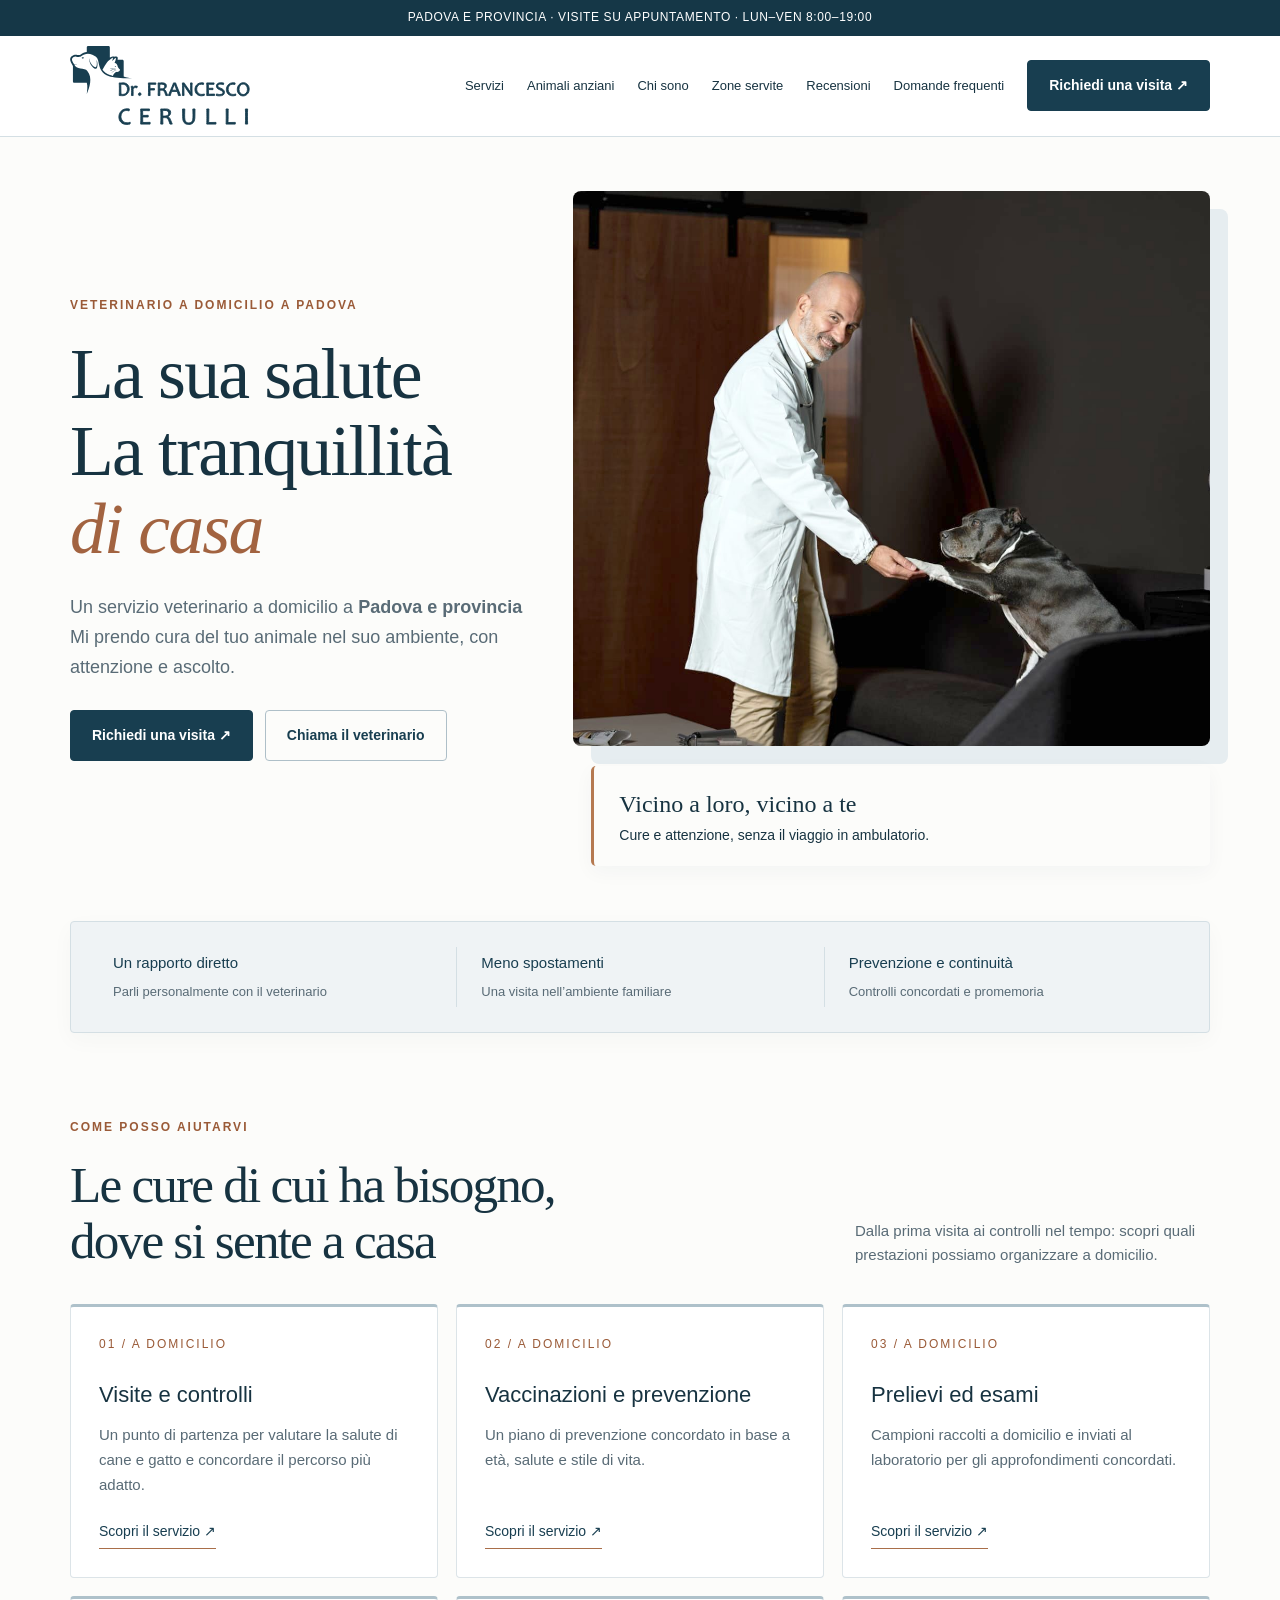
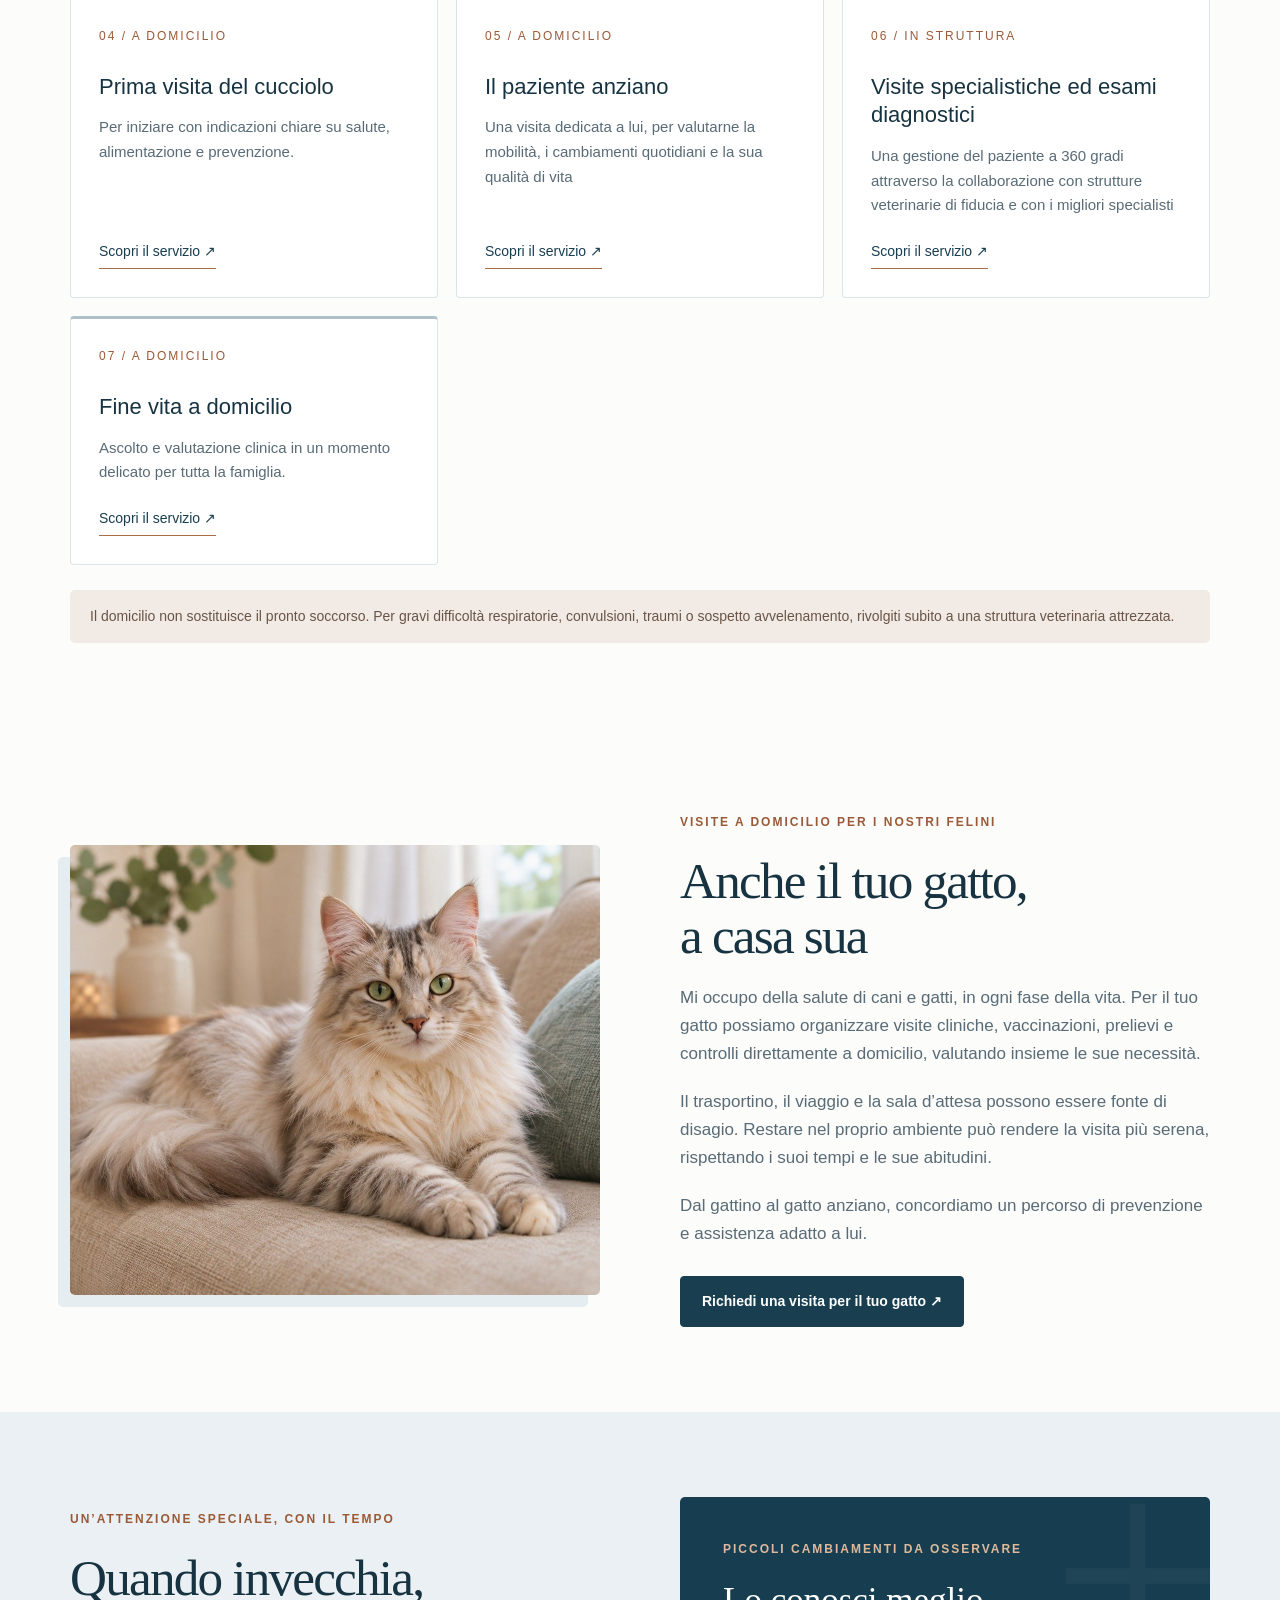
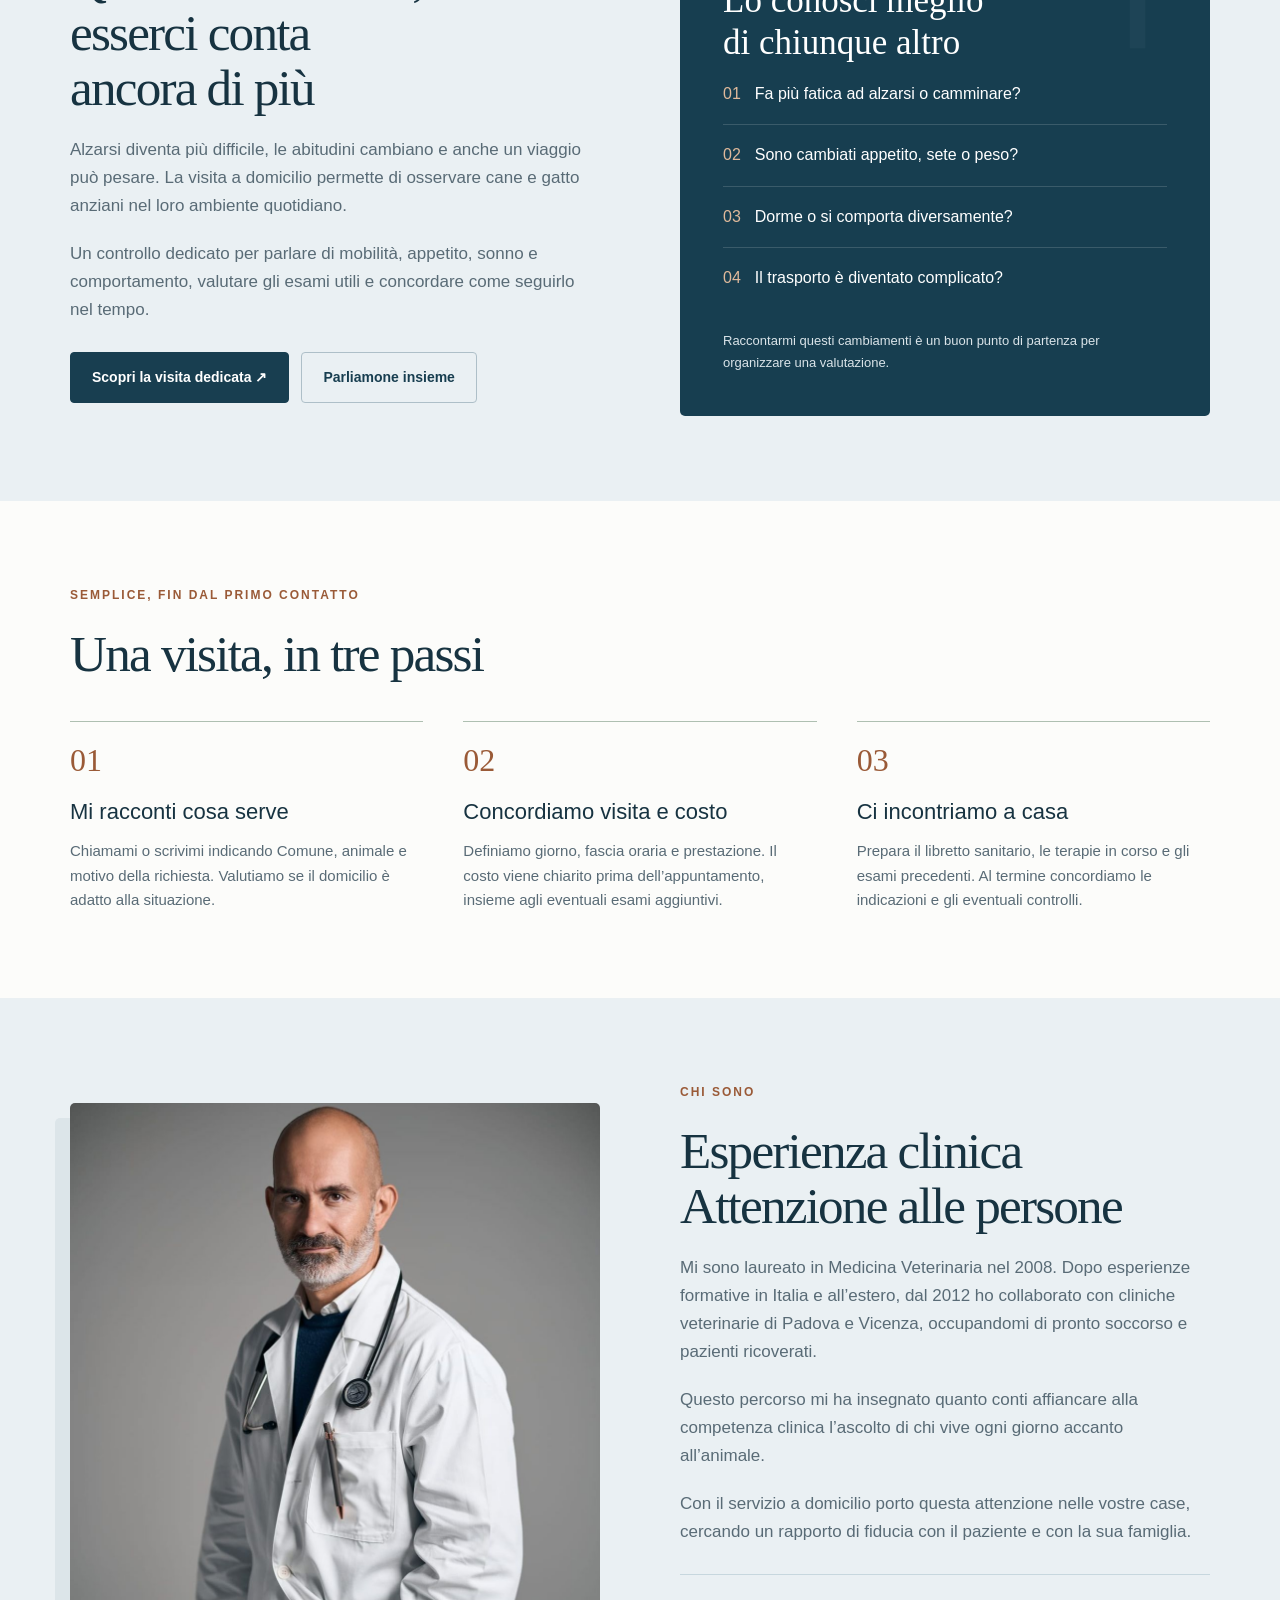
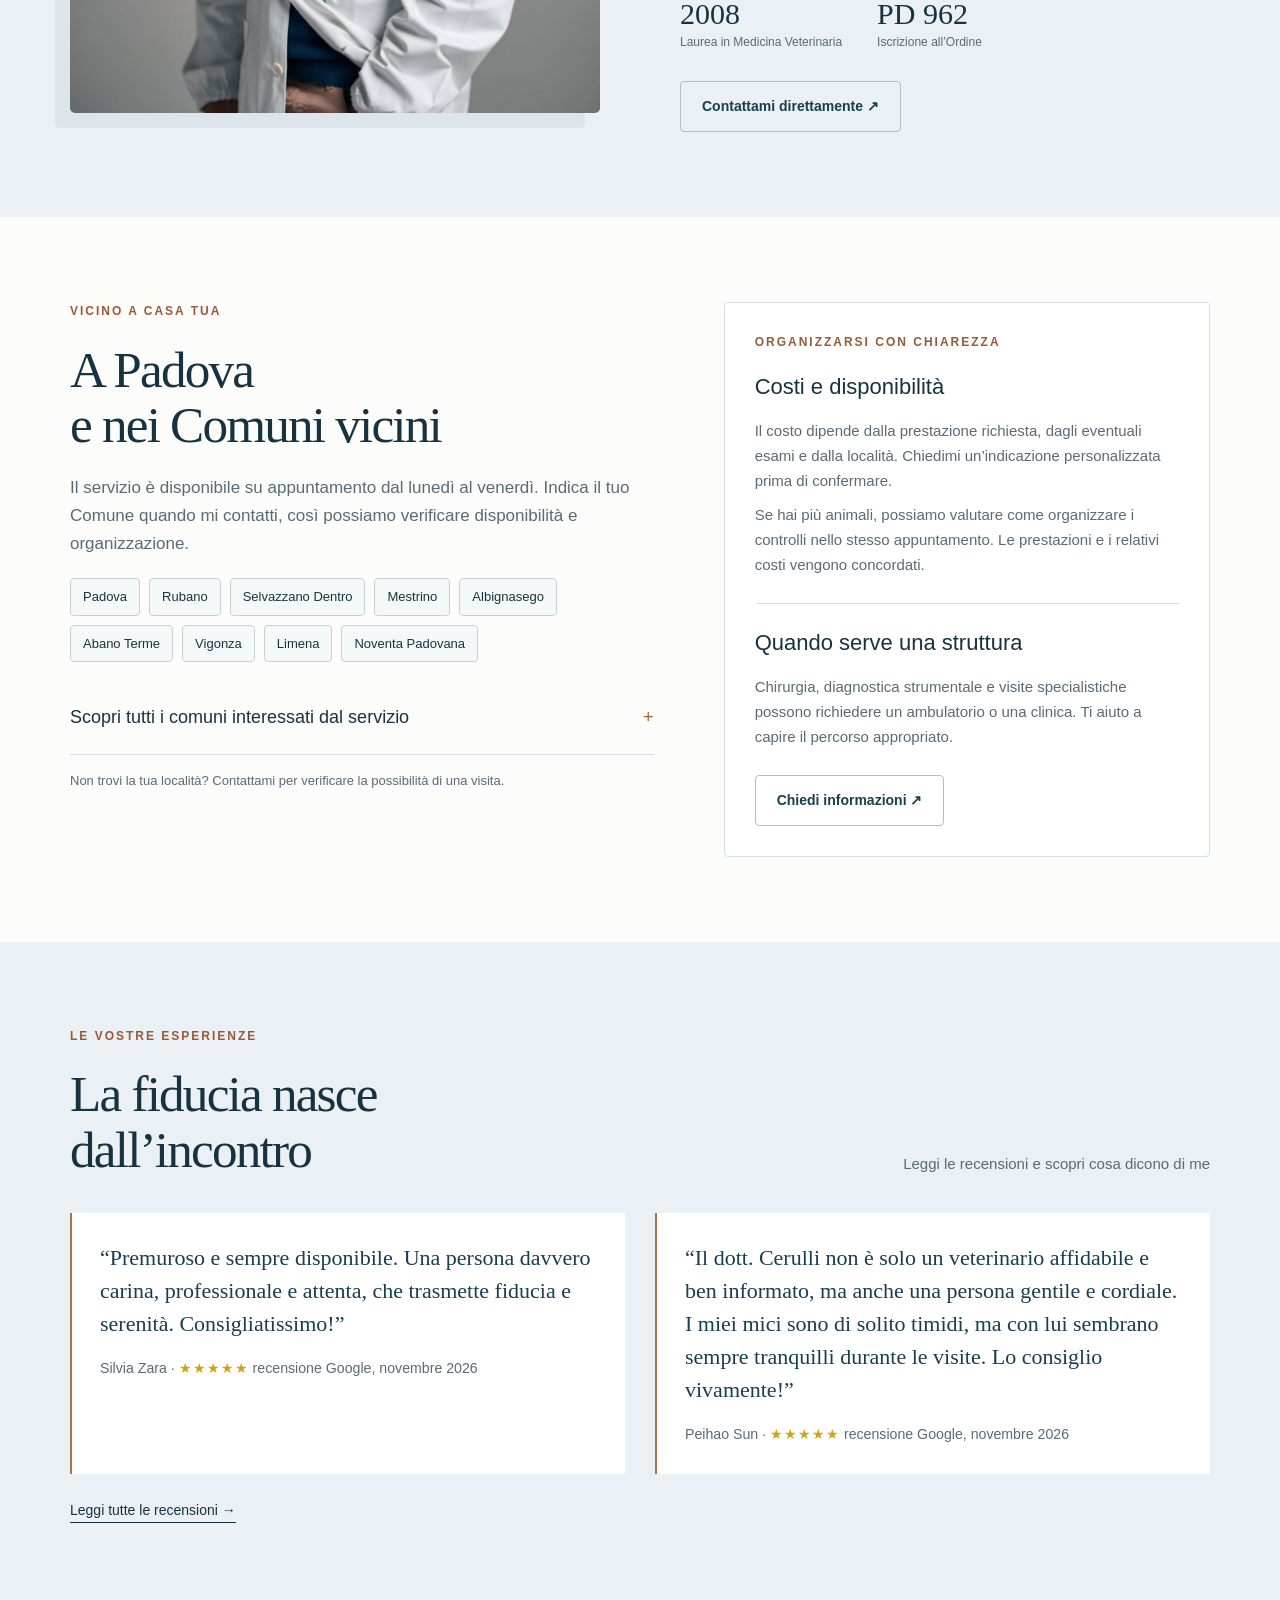
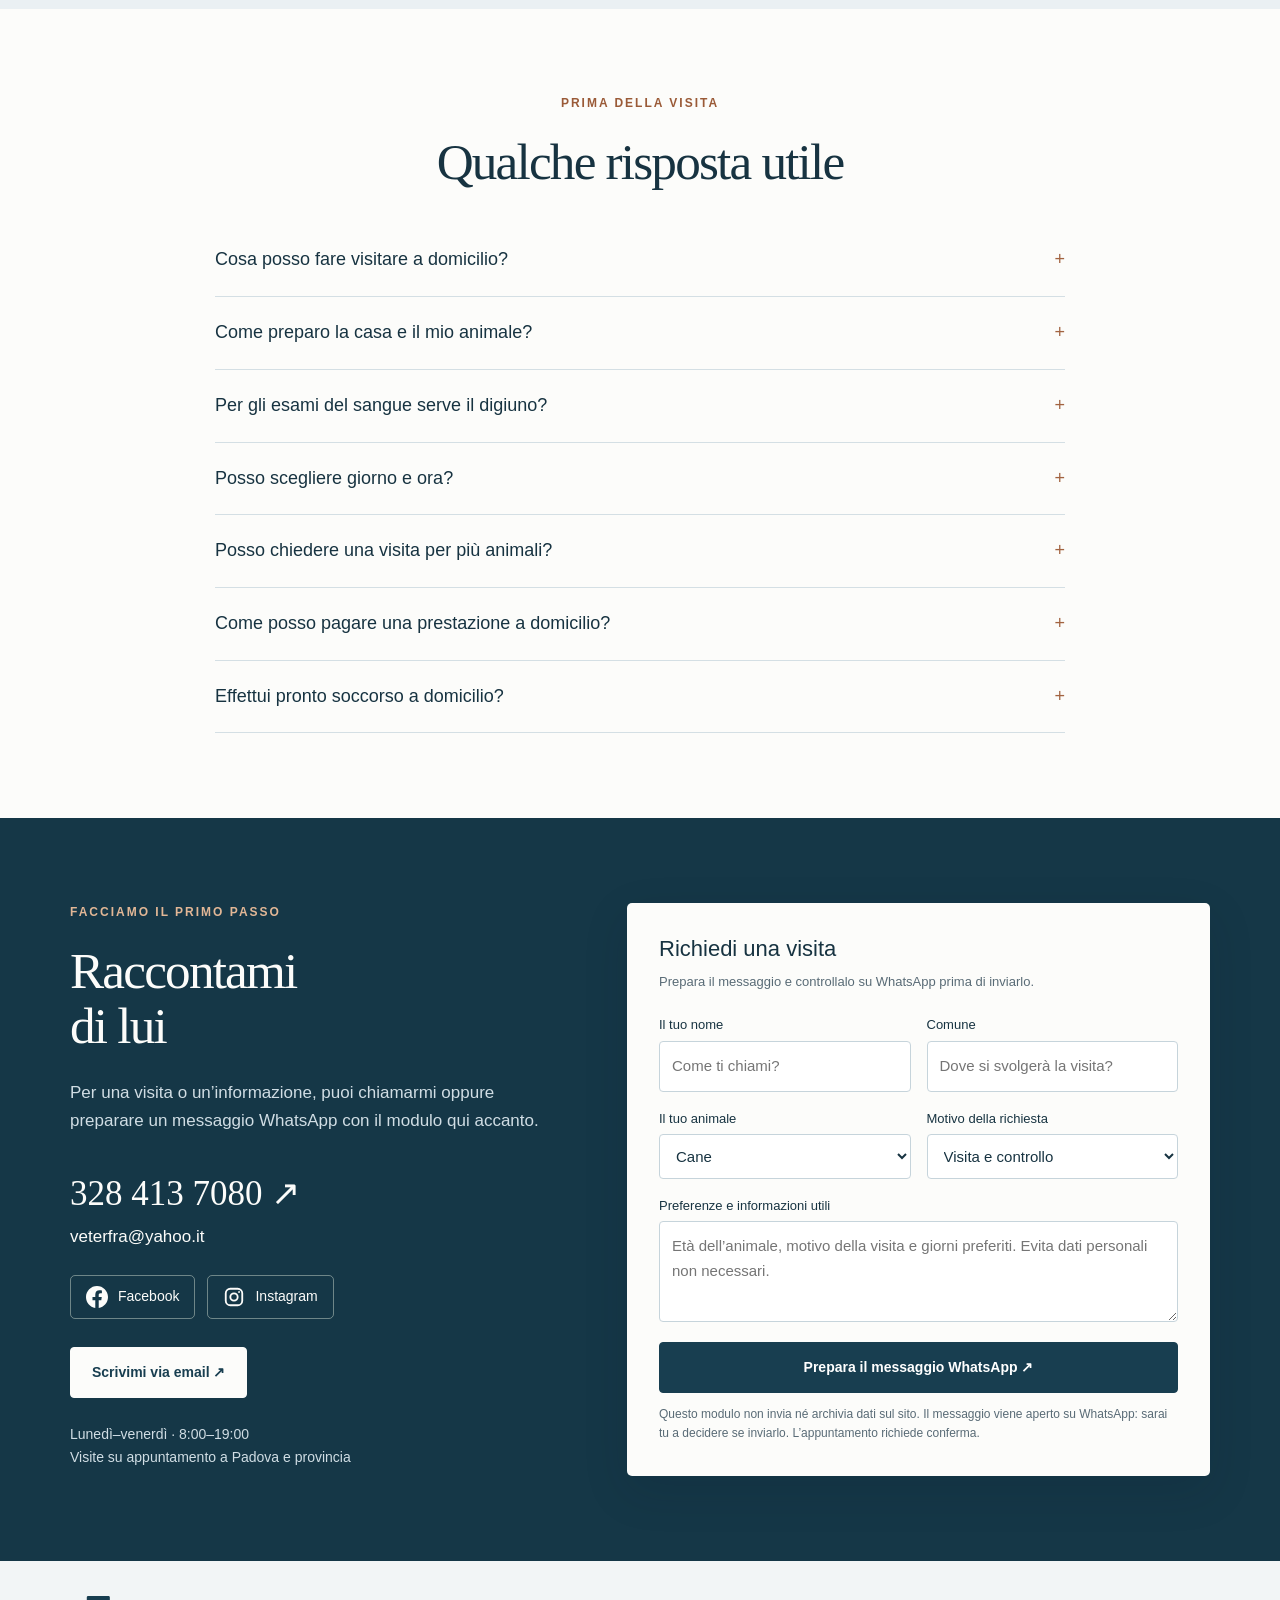
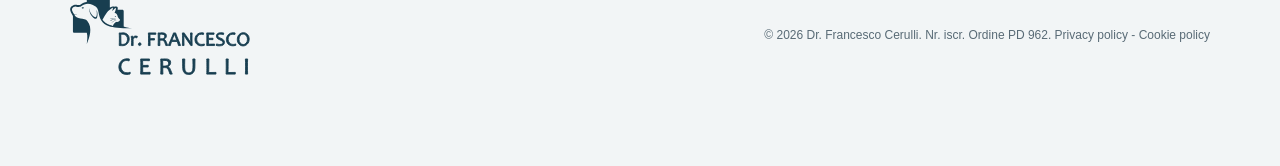
==== commit b94123e8: "Home: ultime 2 recensioni Google (Silvia Zara, Peihao Sun)" ====
--- a/index.html
+++ b/index.html
@@ -33,7 +33,7 @@
 <section id="come-funziona"><div class="wrap"><div class="eyebrow">Semplice, fin dal primo contatto</div><h2>Una visita, in tre passi</h2><div class="steps"><div class="step"><b>01</b><h3>Mi racconti cosa serve</h3><p>Chiamami o scrivimi indicando Comune, animale e motivo della richiesta. Valutiamo se il domicilio è adatto alla situazione.</p></div><div class="step"><b>02</b><h3>Concordiamo visita e costo</h3><p>Definiamo giorno, fascia oraria e prestazione. Il costo viene chiarito prima dell’appuntamento, insieme agli eventuali esami aggiuntivi.</p></div><div class="step"><b>03</b><h3>Ci incontriamo a casa</h3><p>Prepara il libretto sanitario, le terapie in corso e gli esami precedenti. Al termine concordiamo le indicazioni e gli eventuali controlli.</p></div></div></div></section>
 <section class="band" id="chi-sono"><div class="wrap split"><img class="portrait" src="assets/ritratto-cerulli.jpg" alt="Ritratto del Dott. Francesco Cerulli, medico veterinario" loading="lazy" width="1066" height="1600"><div class="copy"><div class="eyebrow">Chi sono</div><h2>Esperienza clinica<br>Attenzione alle persone</h2><p>Mi sono laureato in Medicina Veterinaria nel 2008. Dopo esperienze formative in Italia e all’estero, dal 2012 ho collaborato con cliniche veterinarie di Padova e Vicenza, occupandomi di pronto soccorso e pazienti ricoverati.</p><p>Questo percorso mi ha insegnato quanto conti affiancare alla competenza clinica l’ascolto di chi vive ogni giorno accanto all’animale.</p><p>Con il servizio a domicilio porto questa attenzione nelle vostre case, cercando un rapporto di fiducia con il paziente e con la sua famiglia.</p><div class="facts"><div><strong>2008</strong><small>Laurea in Medicina Veterinaria</small></div><div><strong>PD 962</strong><small>Iscrizione all’Ordine</small></div></div><div class="actions"><a class="btn light" href="#contatti">Contattami direttamente ↗</a></div></div></div></section>
 <section id="zone"><div class="wrap zone-grid"><div><div class="eyebrow">Vicino a casa tua</div><h2>A Padova<br>e nei Comuni vicini</h2><p style="margin-top:22px">Il servizio è disponibile su appuntamento dal lunedì al venerdì. Indica il tuo Comune quando mi contatti, così possiamo verificare disponibilità e organizzazione.</p><div class="towns" id="towns"><span>Padova</span><span>Rubano</span><span>Selvazzano Dentro</span><span>Mestrino</span><span>Albignasego</span><span>Abano Terme</span><span>Vigonza</span><span>Limena</span><span>Noventa Padovana</span></div><details><summary>Scopri tutti i comuni interessati dal servizio</summary><p>Padova, Abano Terme, Albignasego, Cadoneghe, Campodoro, Curtarolo, Grisignano di Zocco, Limena, Mestrino, Montegalda, Montegrotto Terme, Noventa Padovana, Rubano, Saccolongo, Selvazzano Dentro, Torreglia, Veggiano, Vigodarzere, Vigonza e Villafranca Padovana.</p></details><p class="small" style="margin-top:15px">Non trovi la tua località? Contattami per verificare la possibilità di una visita.</p></div><div class="info-box"><div class="eyebrow">Organizzarsi con chiarezza</div><h3>Costi e disponibilità</h3><p>Il costo dipende dalla prestazione richiesta, dagli eventuali esami e dalla località. Chiedimi un’indicazione personalizzata prima di confermare.</p><p>Se hai più animali, possiamo valutare come organizzare i controlli nello stesso appuntamento. Le prestazioni e i relativi costi vengono concordati.</p><hr style="border:0;border-top:1px solid var(--line);margin:25px 0"><h3>Quando serve una struttura</h3><p>Chirurgia, diagnostica strumentale e visite specialistiche possono richiedere un ambulatorio o una clinica. Ti aiuto a capire il percorso appropriato.</p><a class="btn light" href="#contatti" style="margin-top:15px">Chiedi informazioni ↗</a></div></div></section>
-<section class="band" id="testimonianze"><div class="wrap"><div class="section-head"><div><div class="eyebrow">Le vostre esperienze</div><h2>La fiducia nasce<br>dall’incontro</h2></div><p>Leggi le recensioni e scopri cosa dicono di me</p></div><div class="quotes"><div class="quote"><p>“Veterinario preparato gentile e con un bellissimo modo di interagire con gli animali.”</p><small>Luciana Schiera · recensione pubblicata a maggio 2022</small></div><div class="quote"><p>“Sempre disponibile e anche molto paziente con i proprietari dei pelosetti.”</p><small>Tania Travaglia · recensione pubblicata a maggio 2022</small></div></div><a class="review-link" href="/recensioni">Leggi tutte le recensioni →</a></div></section>
+<section class="band" id="testimonianze"><div class="wrap"><div class="section-head"><div><div class="eyebrow">Le vostre esperienze</div><h2>La fiducia nasce<br>dall’incontro</h2></div><p>Leggi le recensioni e scopri cosa dicono di me</p></div><div class="quotes"><div class="quote"><p>“Premuroso e sempre disponibile. Una persona davvero carina, professionale e attenta, che trasmette fiducia e serenità. Consigliatissimo!”</p><small>Silvia Zara · <span style="color:#d4a017;letter-spacing:1px" aria-label="5 stelle su 5">★★★★★</span> recensione Google, novembre 2026</small></div><div class="quote"><p>“Il dott. Cerulli non è solo un veterinario affidabile e ben informato, ma anche una persona gentile e cordiale. I miei mici sono di solito timidi, ma con lui sembrano sempre tranquilli durante le visite. Lo consiglio vivamente!”</p><small>Peihao Sun · <span style="color:#d4a017;letter-spacing:1px" aria-label="5 stelle su 5">★★★★★</span> recensione Google, novembre 2026</small></div></div><a class="review-link" href="/recensioni">Leggi tutte le recensioni →</a></div></section>
 <section id="domande"><div class="wrap"><div class="center"><div class="eyebrow">Prima della visita</div><h2>Qualche risposta utile</h2></div><div class="faq"><details><summary>Cosa posso fare visitare a domicilio?</summary><p>Cani e gatti per visite cliniche, prevenzione, vaccinazioni, controlli e prelievi. La possibilità di gestire un problema a domicilio va valutata caso per caso al momento del contatto.</p></details><details><summary>Come preparo la casa e il mio animale?</summary><p>Scegli uno spazio tranquillo e sicuro. Tieni a disposizione libretto sanitario, referti e nomi dei farmaci assunti. Per un gatto, evita che possa uscire o nascondersi in luoghi inaccessibili prima dell’arrivo. Riceverai eventuali indicazioni specifiche per la prestazione concordata.</p></details><details><summary>Per gli esami del sangue serve il digiuno?</summary><p>Dipende dagli esami e dalle condizioni del paziente. Concordiamo prima come prepararlo: non modificare pasti o terapie senza indicazioni personalizzate.</p></details><details><summary>Posso scegliere giorno e ora?</summary><p>Puoi indicare le tue preferenze. L’appuntamento viene confermato direttamente, considerando disponibilità, zona e necessità del paziente. L’invio di una richiesta non costituisce prenotazione.</p></details><details><summary>Posso chiedere una visita per più animali?</summary><p>Sì, possiamo concordare un unico appuntamento per più animali. Indica specie, numero e prestazioni richieste: definiamo prima tempi e costi.</p></details><details><summary>Come posso pagare una prestazione a domicilio?</summary><p>Puoi pagare comodamente a domicilio, al termine della visita, in contanti oppure con bancomat o carta di credito tramite POS.</p></details><details><summary>Effettui pronto soccorso a domicilio?</summary><p>Il servizio descritto è su appuntamento e non sostituisce una clinica di pronto soccorso. In caso di emergenza non aspettare una risposta a un messaggio: rivolgiti subito a una struttura attrezzata.</p></details></div></div></section>
 <section class="contact" id="contatti"><div class="wrap contact-grid"><div><div class="eyebrow">Facciamo il primo passo</div><h2>Raccontami<br>di lui</h2><p style="margin-top:25px">Per una visita o un’informazione, puoi chiamarmi oppure preparare un messaggio WhatsApp con il modulo qui accanto.</p><a class="phone" href="tel:+393284137080">328 413 7080 ↗</a><a href="mailto:veterfra@yahoo.it">veterfra@yahoo.it</a><div class="social-links" aria-label="Seguimi sui social"><a class="social-link" href="https://www.facebook.com/share/1JMPodTMP4/" target="_blank" rel="noopener noreferrer" aria-label="Facebook del Dott. Francesco Cerulli (si apre in una nuova scheda)"><svg viewBox="0 0 24 24" fill="currentColor" aria-hidden="true"><path d="M24 12.073C24 5.405 18.627 0 12 0S0 5.405 0 12.073C0 18.1 4.388 23.095 10.125 24v-8.437H7.078v-3.49h3.047v-2.66c0-3.025 1.792-4.697 4.533-4.697 1.312 0 2.686.235 2.686.235v2.971H15.83c-1.49 0-1.955.93-1.955 1.885v2.266h3.328l-.532 3.49h-2.796V24C19.612 23.095 24 18.1 24 12.073z"/></svg>Facebook</a><a class="social-link" href="https://www.instagram.com/dr.francescocerulli/" target="_blank" rel="noopener noreferrer" aria-label="Instagram del Dott. Francesco Cerulli (si apre in una nuova scheda)"><svg viewBox="0 0 24 24" fill="none" stroke="currentColor" stroke-width="2" aria-hidden="true"><rect x="3" y="3" width="18" height="18" rx="5"/><circle cx="12" cy="12" r="4"/><circle cx="17.5" cy="6.5" r="1" fill="currentColor" stroke="none"/></svg>Instagram</a></div><div class="actions"><a class="btn white" href="mailto:veterfra@yahoo.it?subject=Richiesta%20visita%20a%20domicilio">Scrivimi via email ↗</a></div><p class="hours">Lunedì–venerdì · 8:00–19:00<br>Visite su appuntamento a Padova e provincia</p></div><form class="form" id="visit-form"><h3>Richiedi una visita</h3><p>Prepara il messaggio e controllalo su WhatsApp prima di inviarlo.</p><div class="fields"><label>Il tuo nome<input name="nome" autocomplete="given-name" required placeholder="Come ti chiami?"></label><label>Comune<input name="comune" autocomplete="address-level2" required placeholder="Dove si svolgerà la visita?"></label><label>Il tuo animale<select name="animale"><option>Cane</option><option>Gatto</option><option>Più animali</option></select></label><label>Motivo della richiesta<select name="servizio"><option>Visita e controllo</option><option>Vaccinazioni e prevenzione</option><option>Prelievi ed esami</option><option>Paziente anziano</option><option>Prima visita cucciolo</option><option>Fine vita</option><option>Informazioni</option></select></label><label class="full">Preferenze e informazioni utili<textarea name="messaggio" rows="3" placeholder="Età dell’animale, motivo della visita e giorni preferiti. Evita dati personali non necessari."></textarea></label></div><button class="btn" type="submit">Prepara il messaggio WhatsApp ↗</button><p class="hint">Questo modulo non invia né archivia dati sul sito. Il messaggio viene aperto su WhatsApp: sarai tu a decidere se inviarlo. L’appuntamento richiede conferma.</p></form></div></section></main><footer><div class="wrap footer-row"><div class="brand"><img class="real-logo" src="assets/logo-cerulli.svg" alt="Dott. Francesco Cerulli — logo con cane e gatto" width="230" height="88"></div><div><p>© 2026 Dr. Francesco Cerulli. Nr. iscr. Ordine PD 962. <a href="/privacy">Privacy policy</a> - <a href="/privacy#cookie">Cookie policy</a></p></div></div></footer><div class="mobile-actions"><a class="btn light" href="tel:+393284137080">Chiama</a><a class="btn light" href="mailto:veterfra@yahoo.it?subject=Richiesta%20visita%20a%20domicilio">Email</a><a class="btn" href="#contatti">Richiedi visita</a></div><dialog class="modal" id="service-modal"><button class="close" aria-label="Chiudi dettagli" onclick="document.querySelector('#service-modal').close()">×</button><div id="modal-content"></div><a href="#contatti" class="btn" onclick="document.querySelector('#service-modal').close()" style="margin-top:20px">Richiedi informazioni ↗</a></dialog><script>
 const services=[['Visite e controlli','Un punto di partenza per valutare la salute di cane e gatto e concordare il percorso più adatto.','La visita parte dal racconto del proprietario: abitudini, sintomi, alimentazione e terapie. Segue l’esame clinico e la valutazione degli eventuali approfondimenti.',['Visita clinica generale','Controlli e monitoraggio nel tempo','Valutazione dell’opportunità di esami o invio in struttura']],['Vaccinazioni e prevenzione','Un piano di prevenzione concordato in base a età, salute e stile di vita.','Vaccinazioni e prevenzione vengono definite dopo la valutazione del paziente. Porta il libretto sanitario, così possiamo verificare la storia vaccinale e programmare i richiami.',['Vaccinazioni per cani e gatti','Prevenzione della filariosi e dei parassiti','Microchip e pratiche anagrafiche ove applicabili']],['Prelievi ed esami','Campioni raccolti a domicilio e inviati al laboratorio per gli approfondimenti concordati.','Gli esami vengono scelti in base al motivo della visita e alle necessità cliniche. Ti indico prima come preparare il paziente o raccogliere gli eventuali campioni.',['Esami ematici e test selezionati','Esami delle urine e delle feci','Campionamenti citologici quando indicati']],['Prima visita del cucciolo','Per iniziare con indicazioni chiare su salute, alimentazione e prevenzione.','La prima visita è un’occasione per conoscere il nuovo arrivato e rispondere alle domande della famiglia. Tieni pronti i documenti sanitari ricevuti da allevamento, rifugio o precedente proprietario.',['Controllo clinico iniziale','Piano vaccinale e antiparassitario','Indicazioni sulla gestione e sui controlli']],['Il paziente anziano','Una visita dedicata a lui, per valutarne la mobilità, i cambiamenti quotidiani e la sua qualità di vita','La valutazione considera la storia clinica e i cambiamenti osservati in casa: movimento, appetito, sete, sonno e comportamento. Insieme concordiamo eventuali esami, indicazioni e controlli.',['Visita e raccolta della storia clinica','Valutazione dei cambiamenti riferiti dal proprietario','Programmazione di approfondimenti e monitoraggio']],['Visite specialistiche ed esami diagnostici','Una gestione del paziente a 360 gradi attraverso la collaborazione con strutture veterinarie di fiducia e con i migliori specialisti','',['Dermatologia, oculistica, cardiologia, oncologia, neurologia, medicina comportamentale e chirurgia','Radiografie, ecografie, TC, RM ed altri accertamenti']],['Fine vita a domicilio','Ascolto e valutazione clinica in un momento delicato per tutta la famiglia.','Un colloquio e una valutazione aiutano a comprendere la situazione e le possibilità di assistenza. L’eventuale eutanasia viene valutata dal veterinario in base alle condizioni cliniche e alla sofferenza del paziente.',['Valutazione della situazione clinica','Confronto con la famiglia sulle opzioni appropriate','Organizzazione dell’assistenza quando indicata']]];
